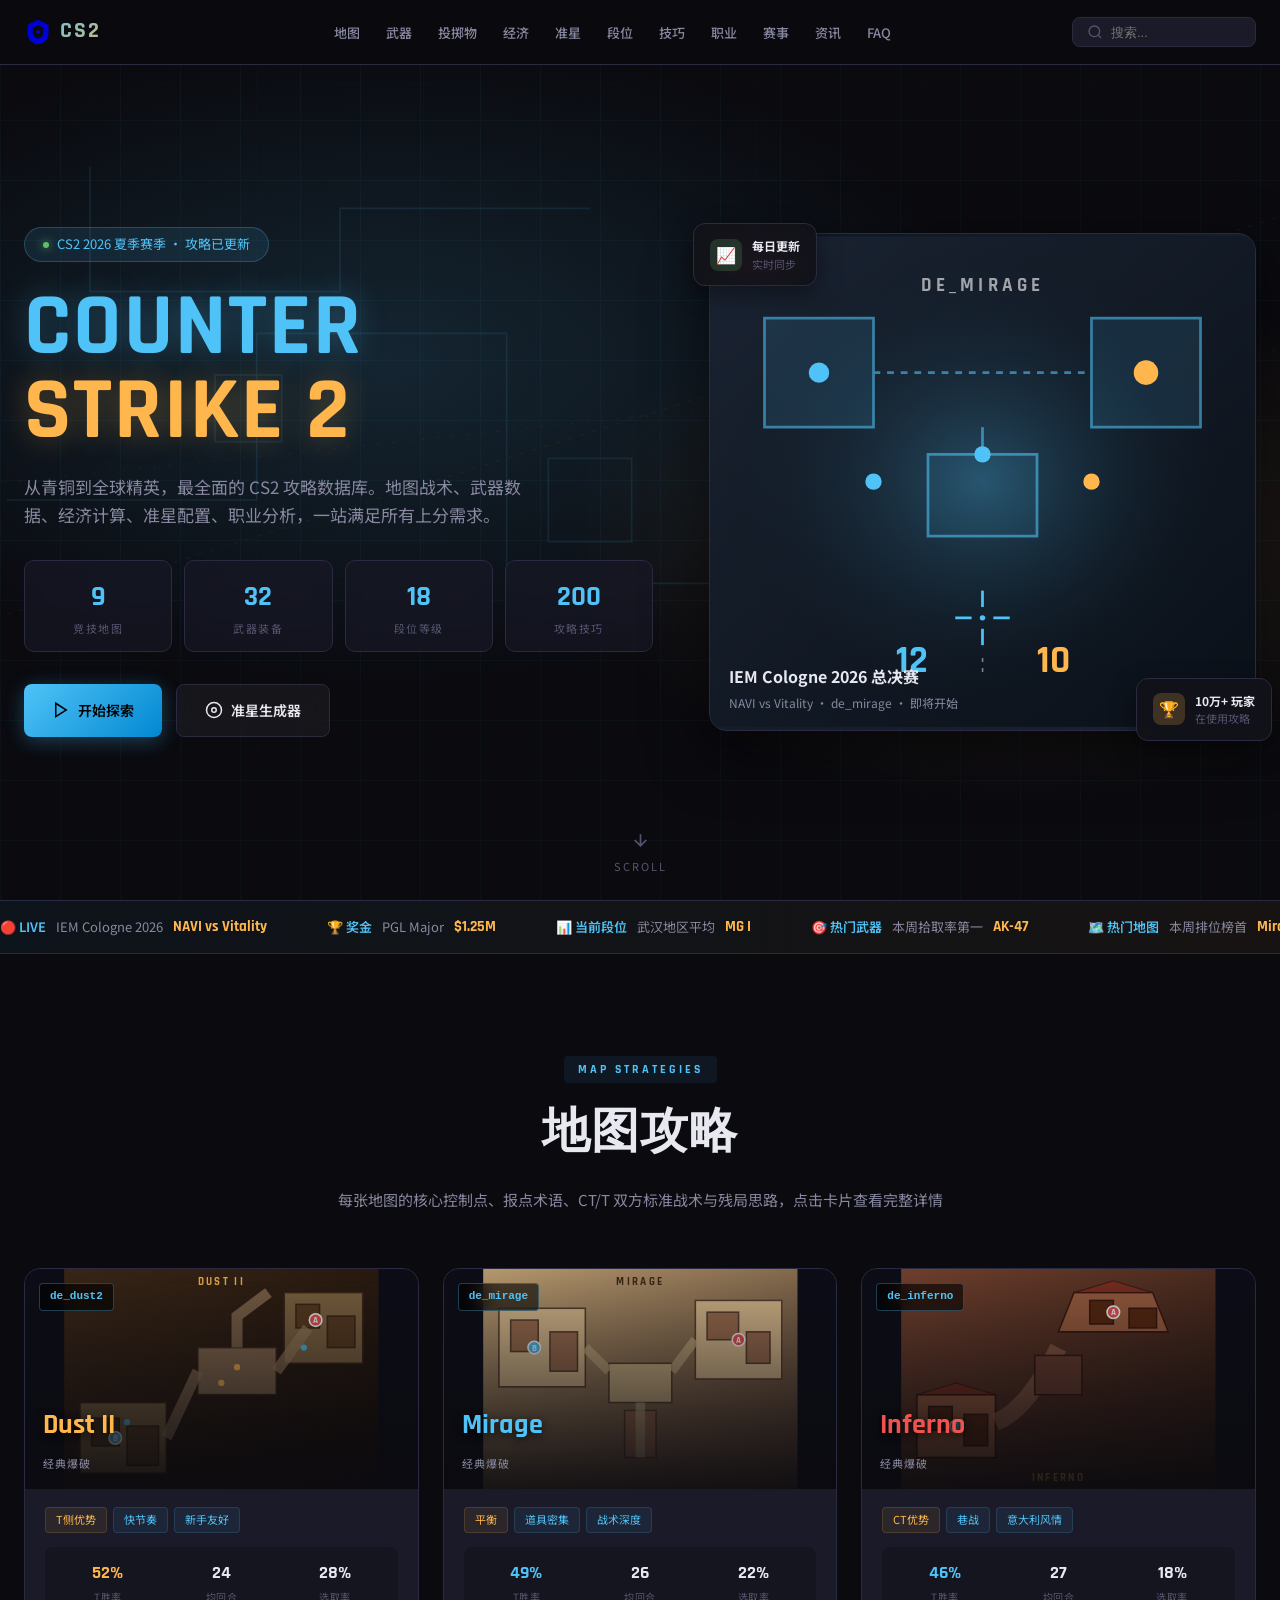
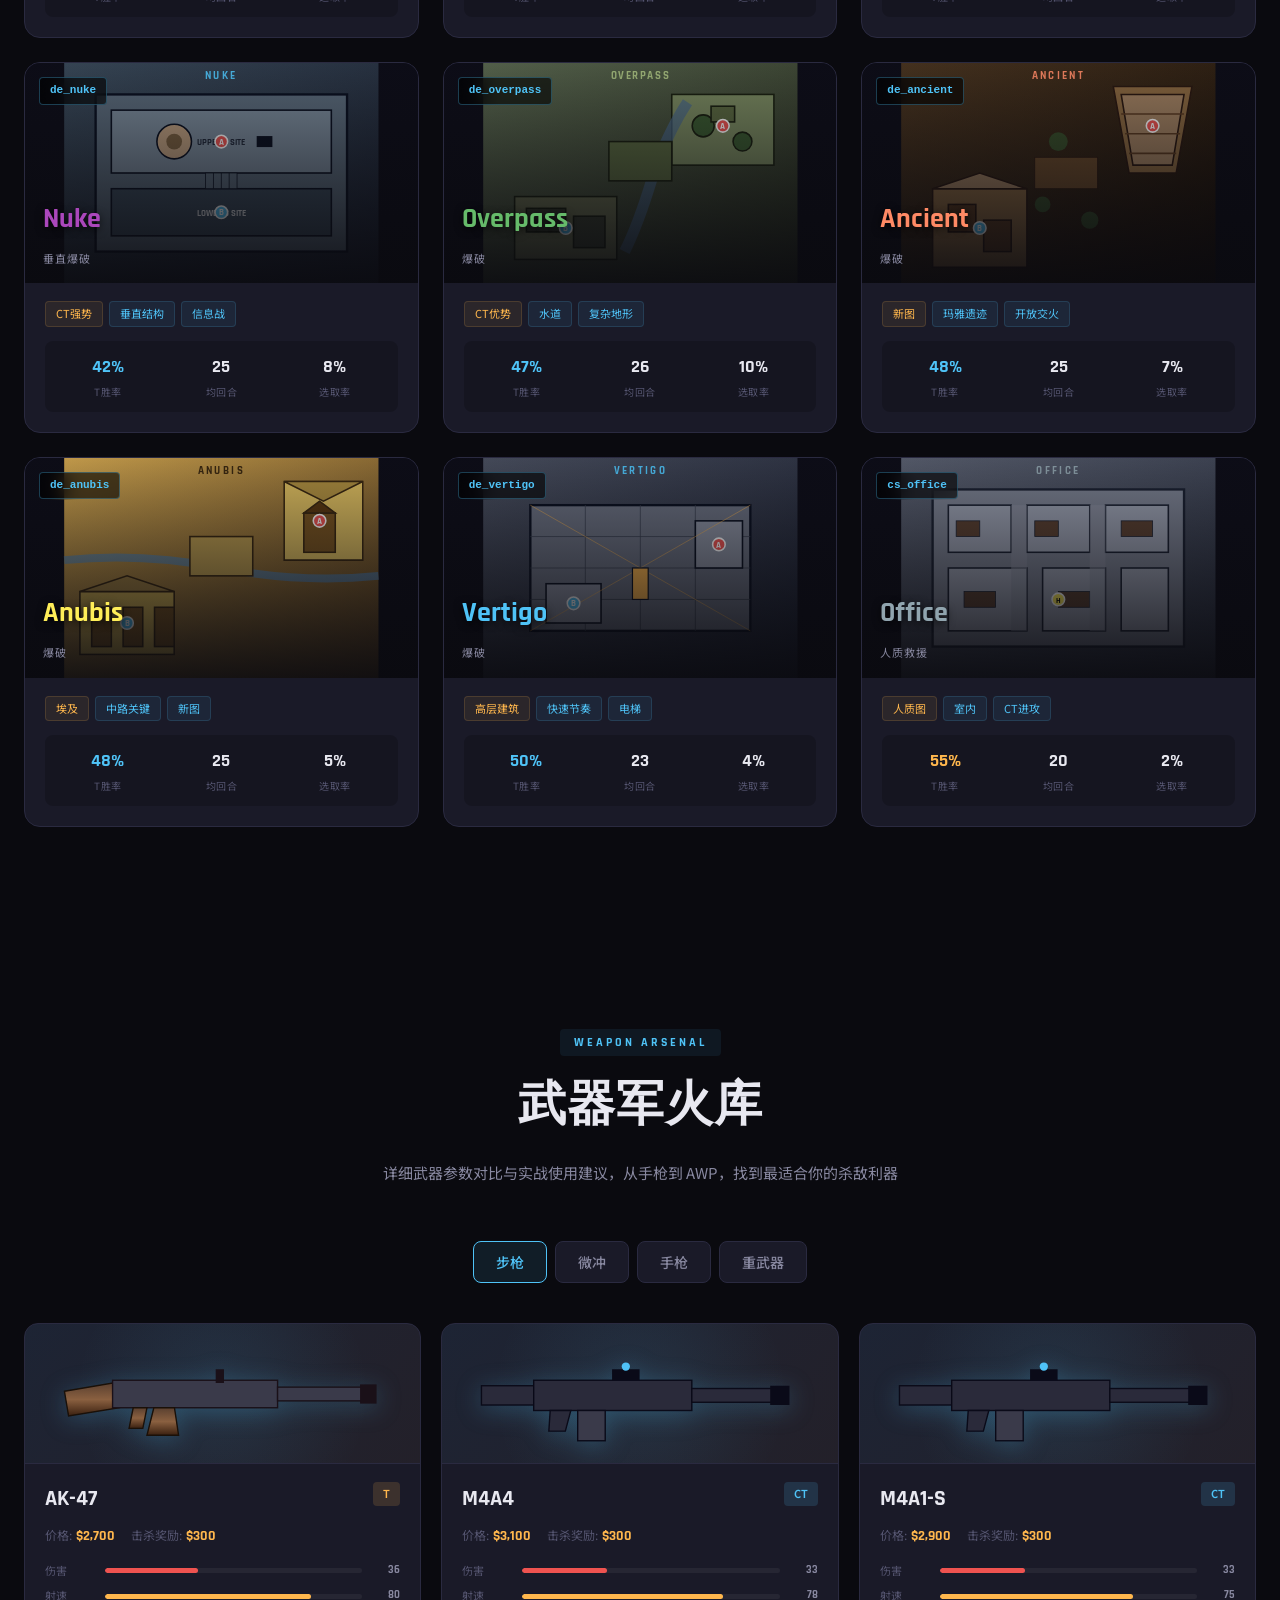
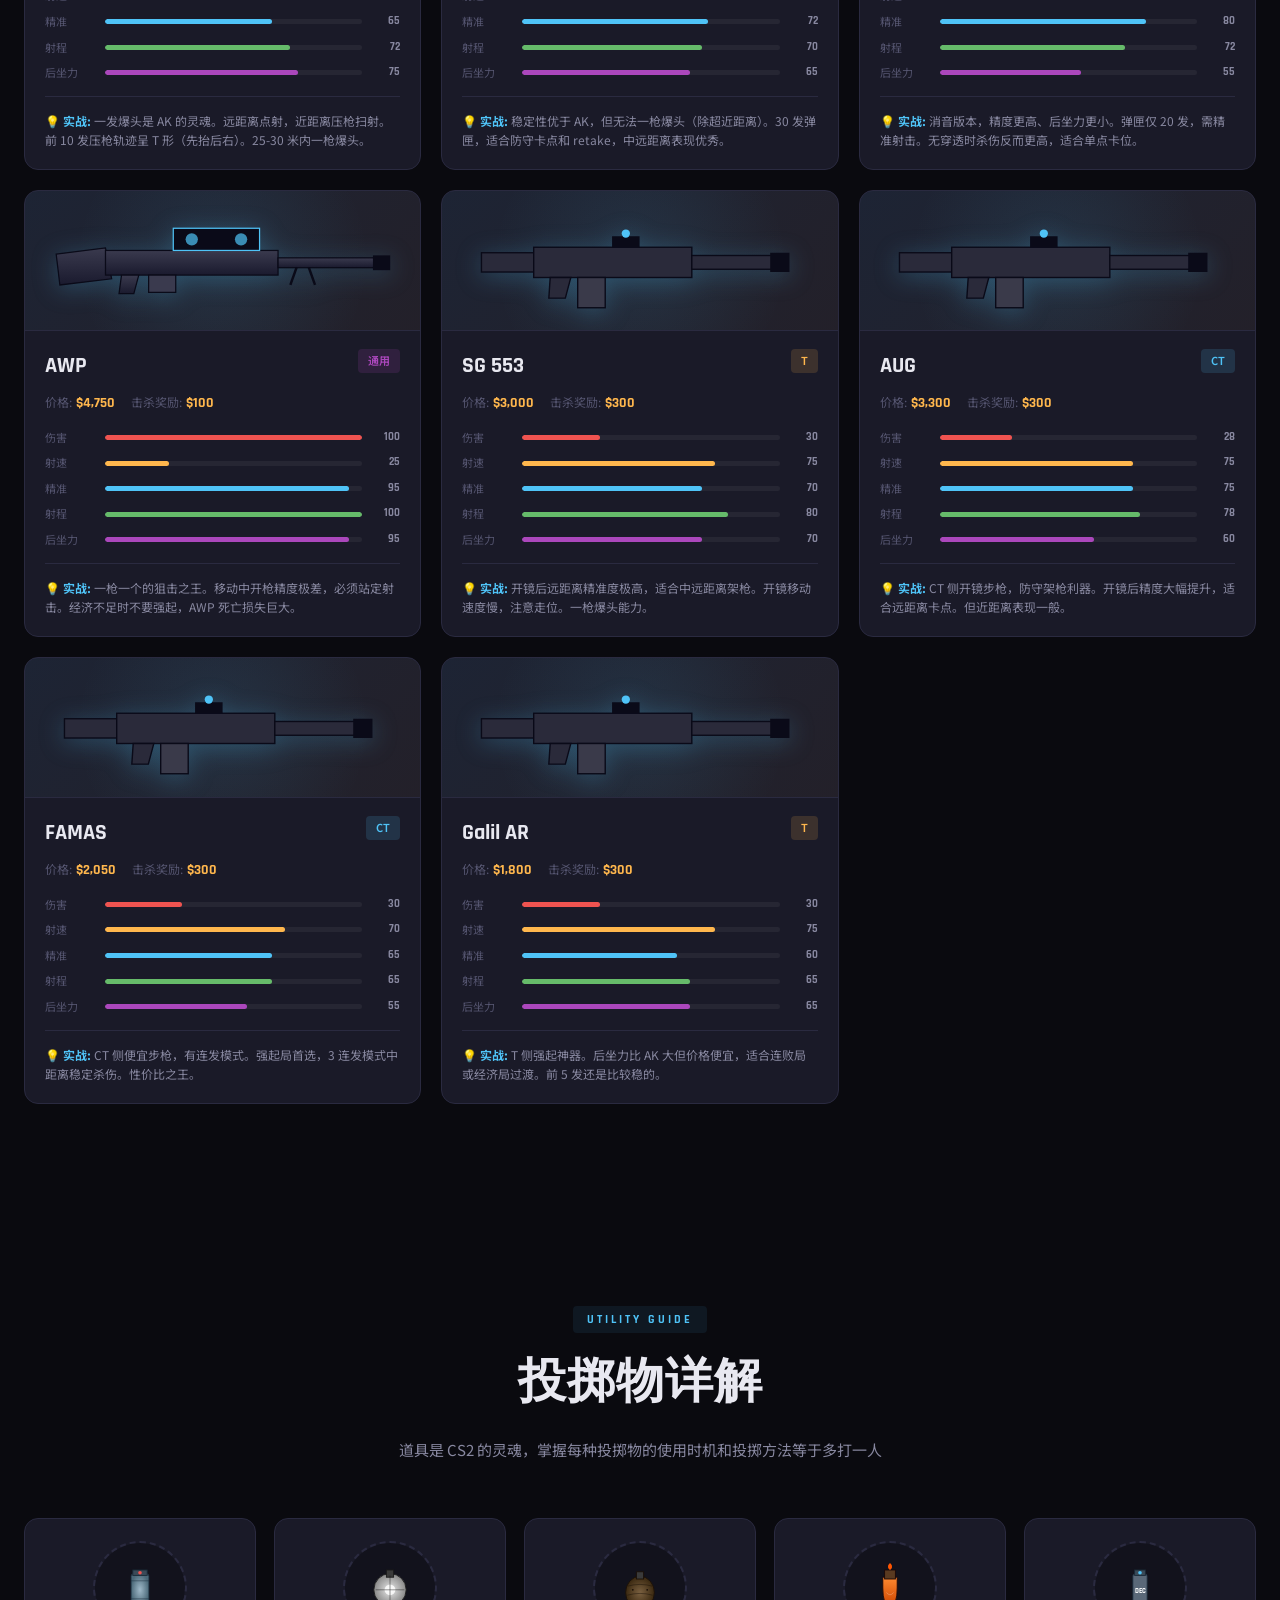
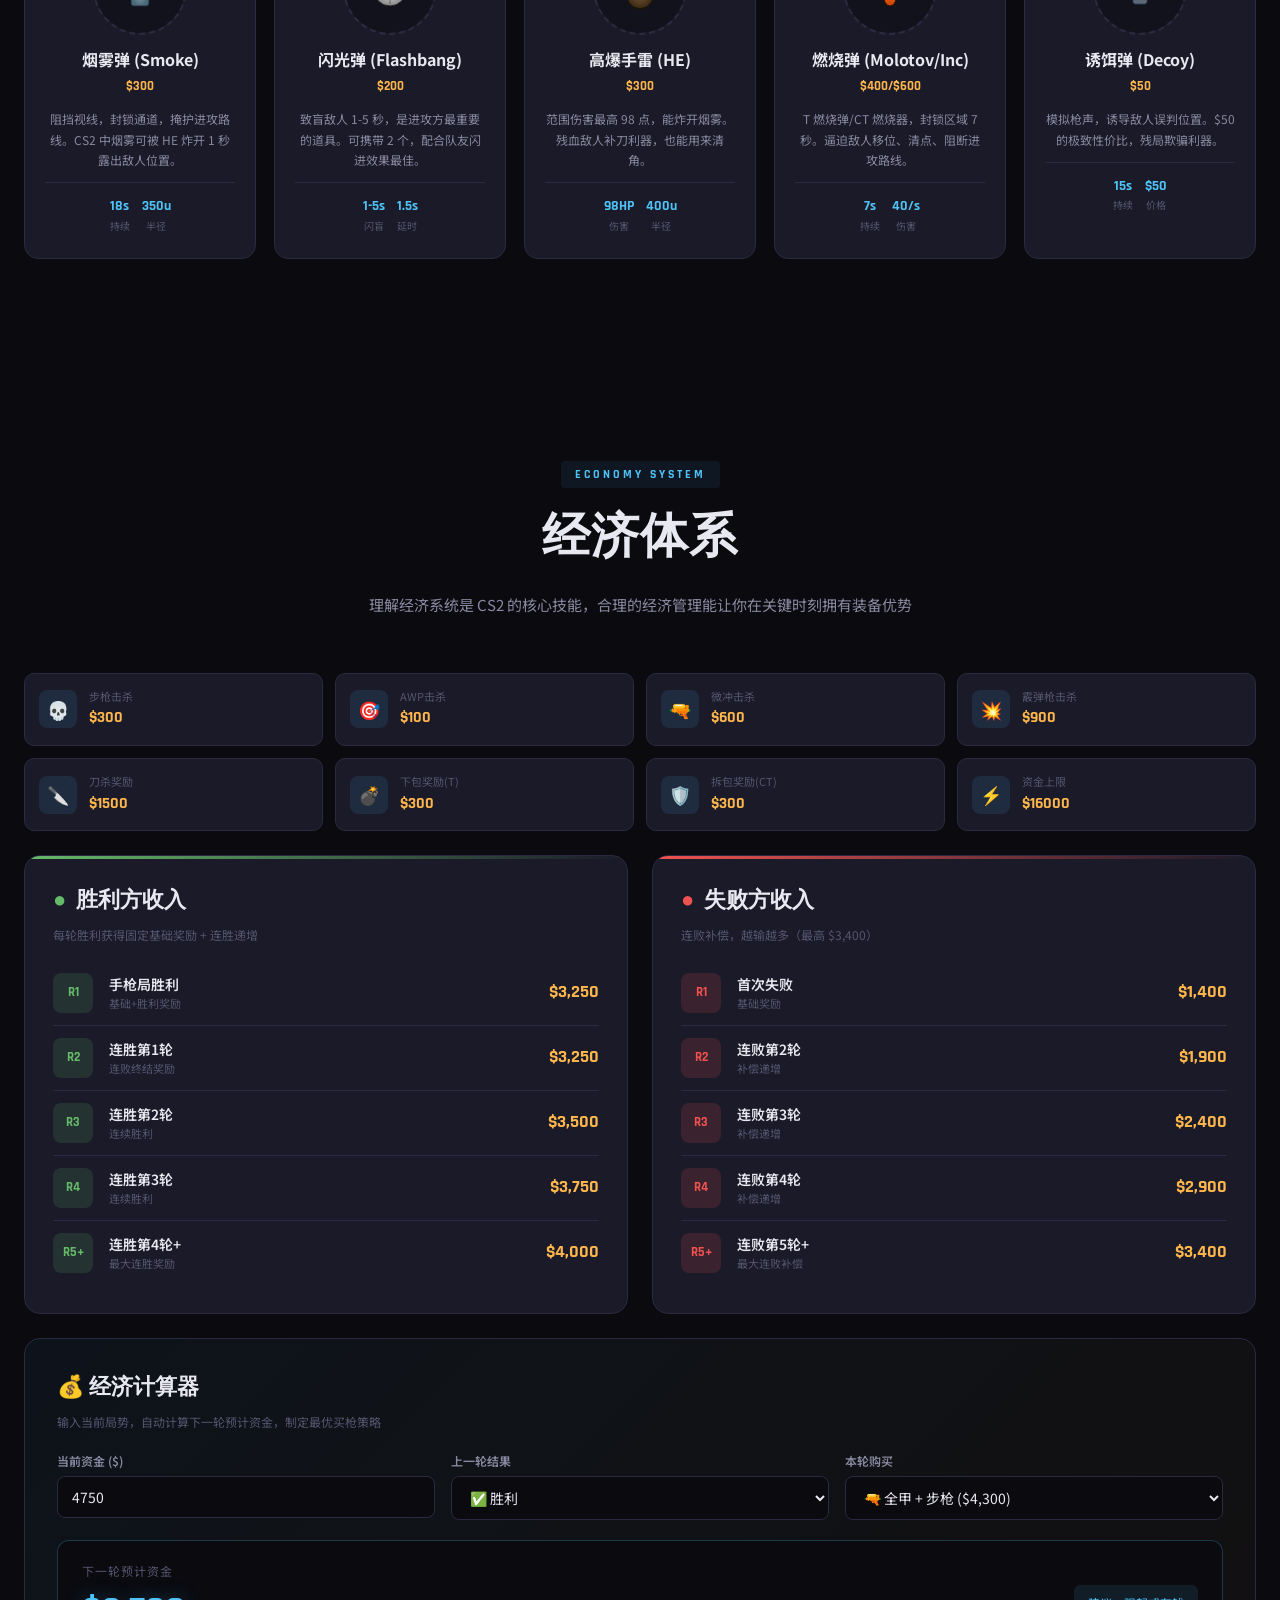
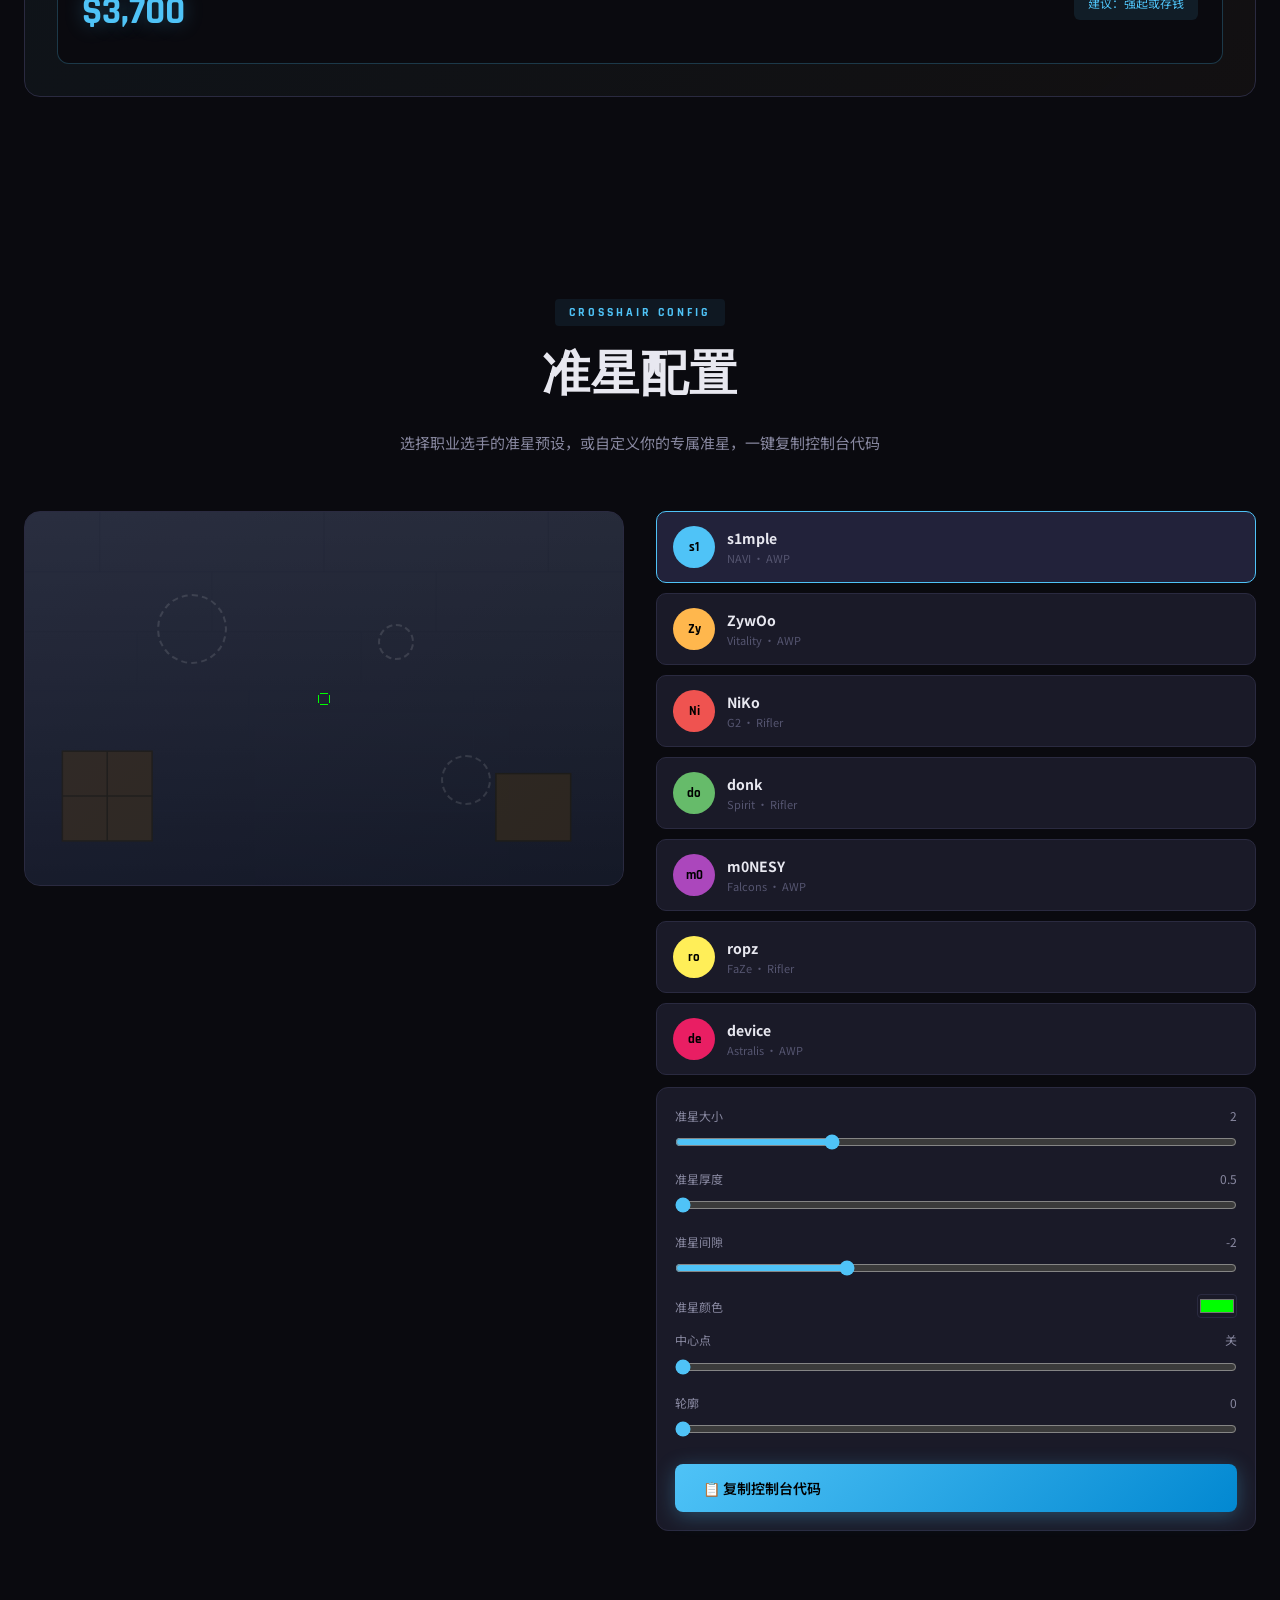
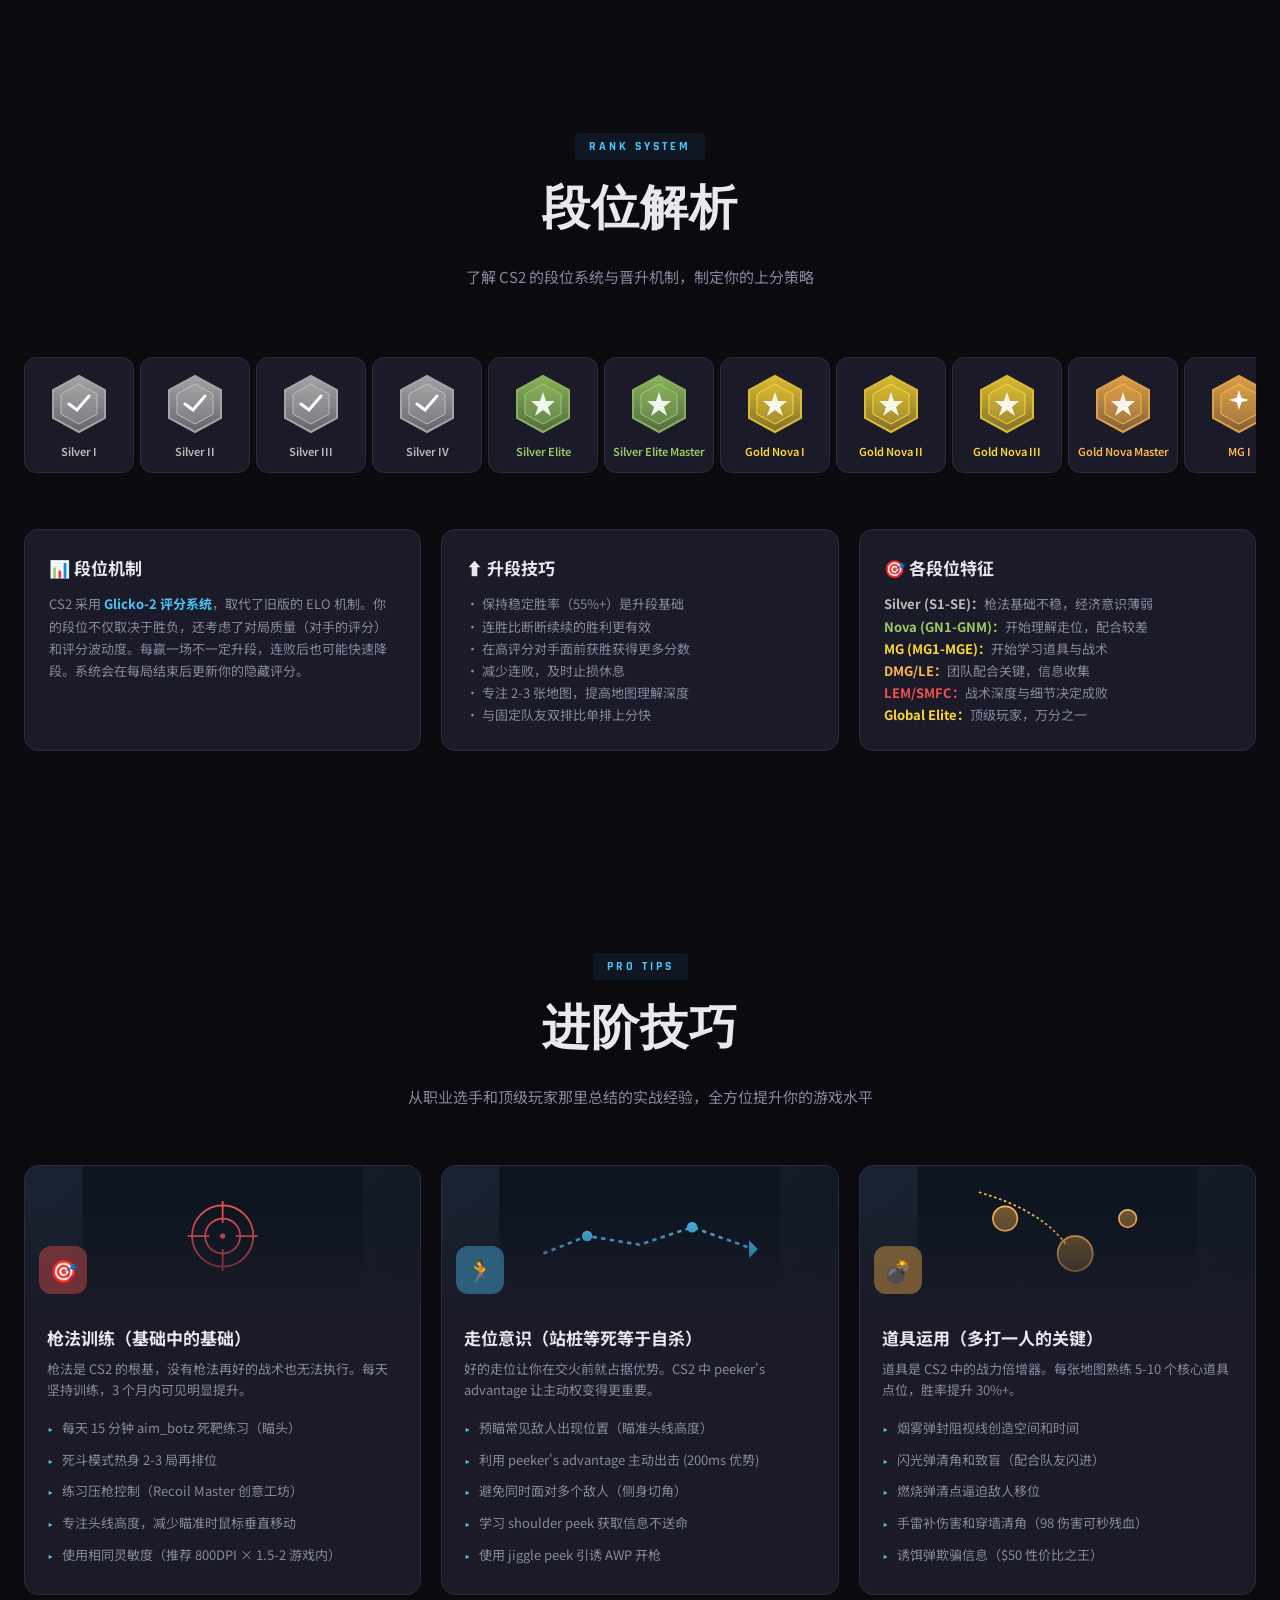
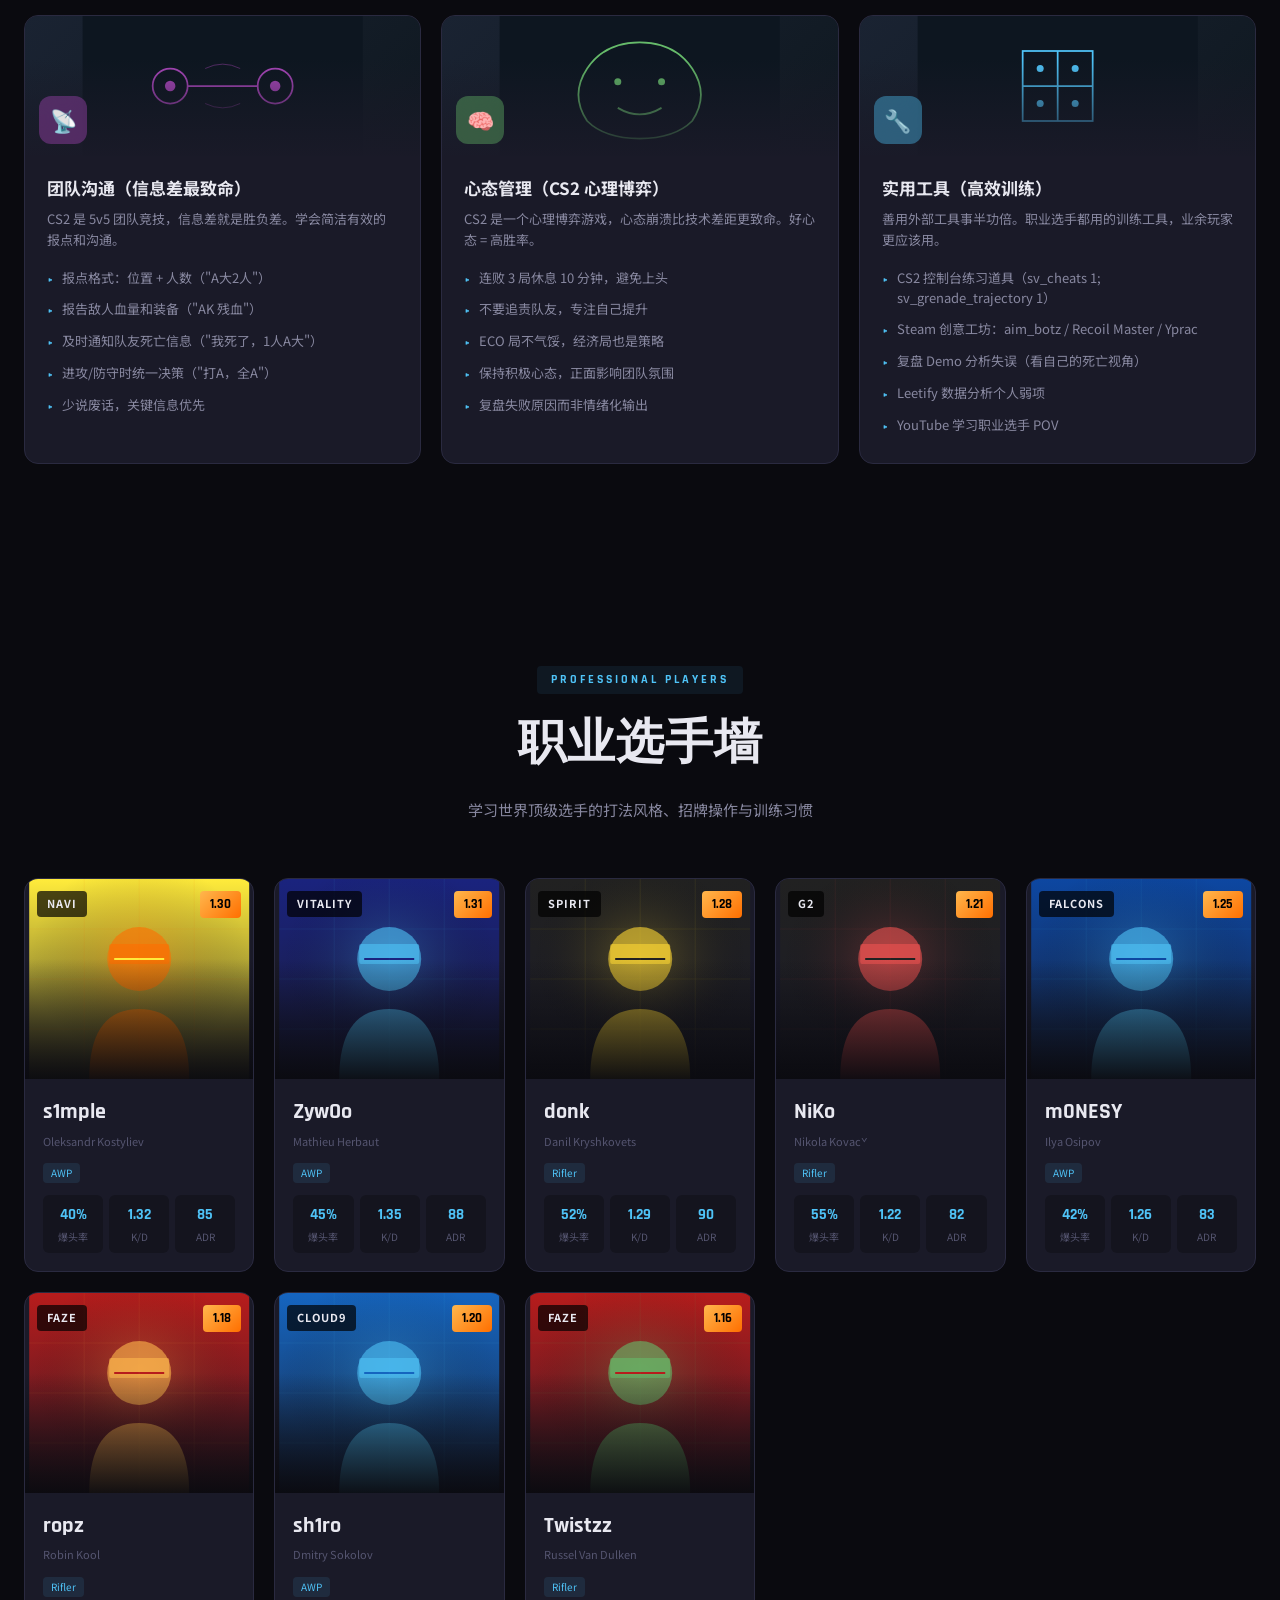
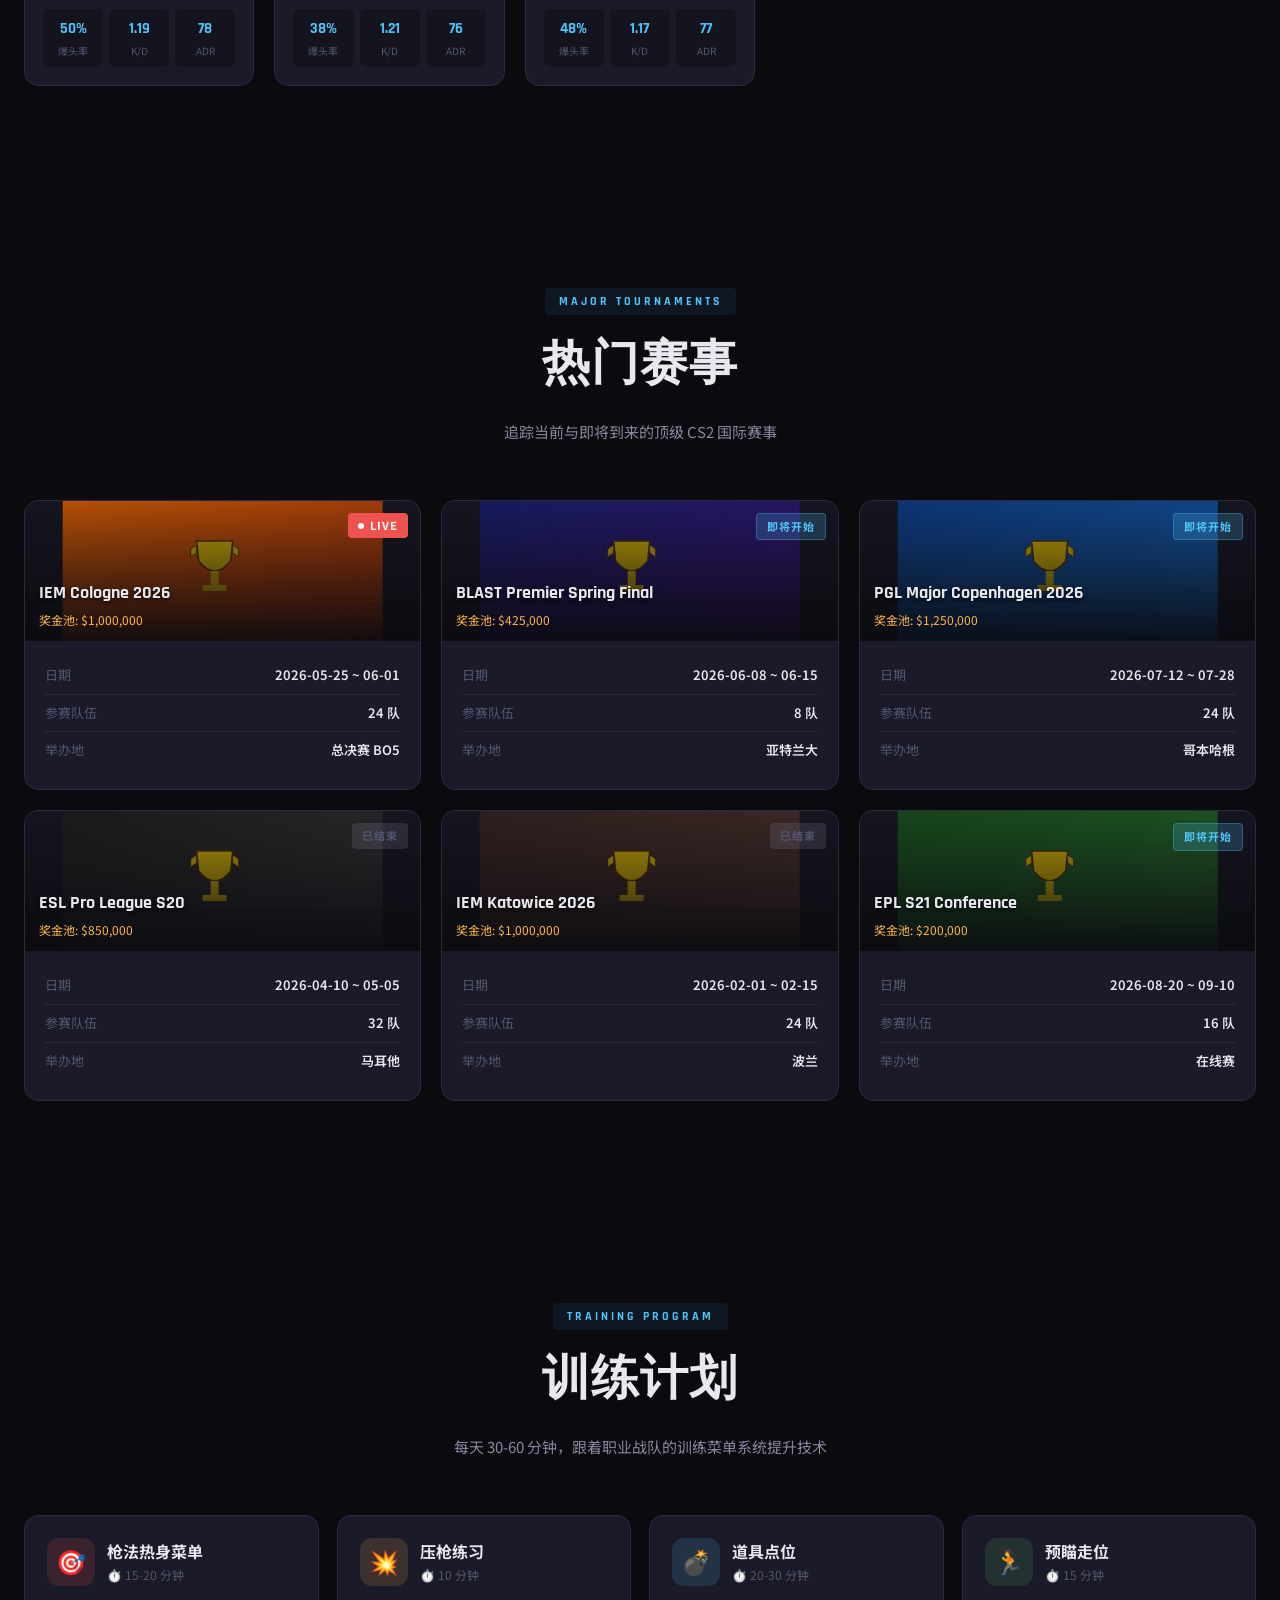
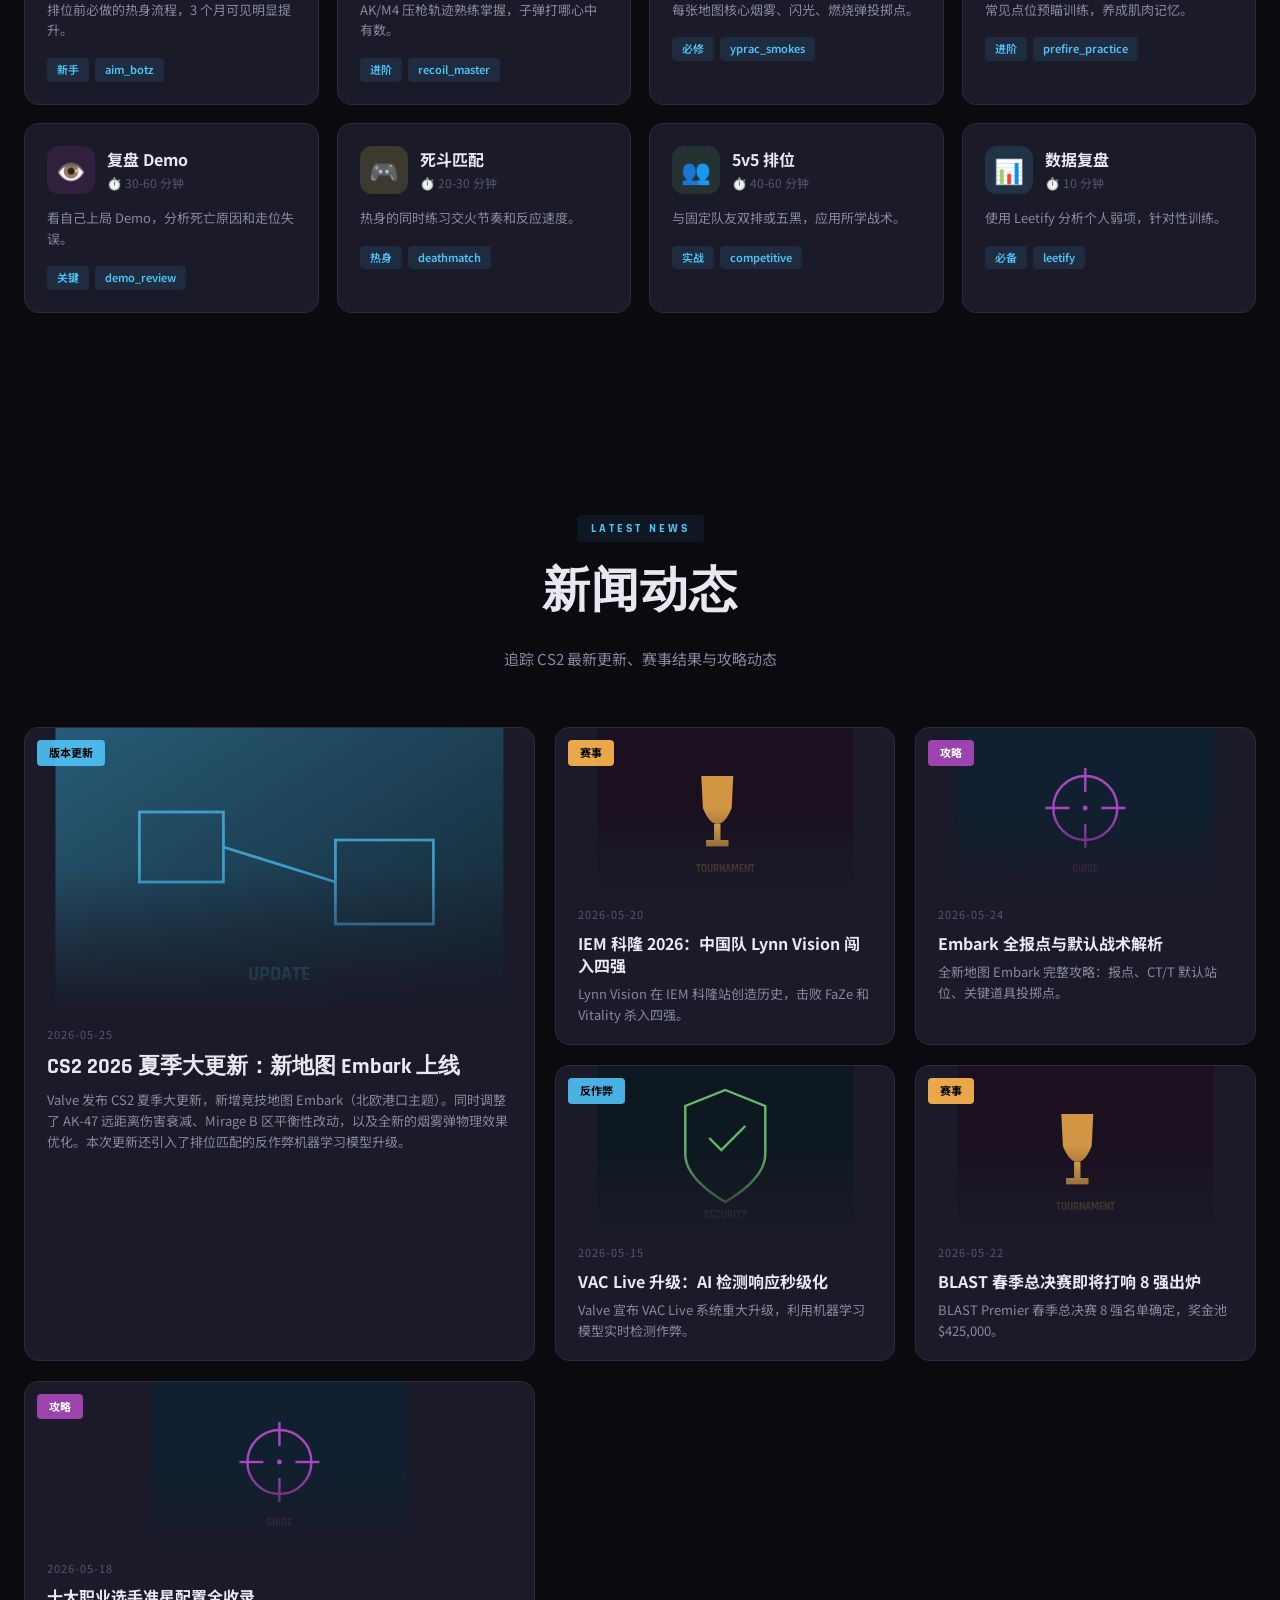
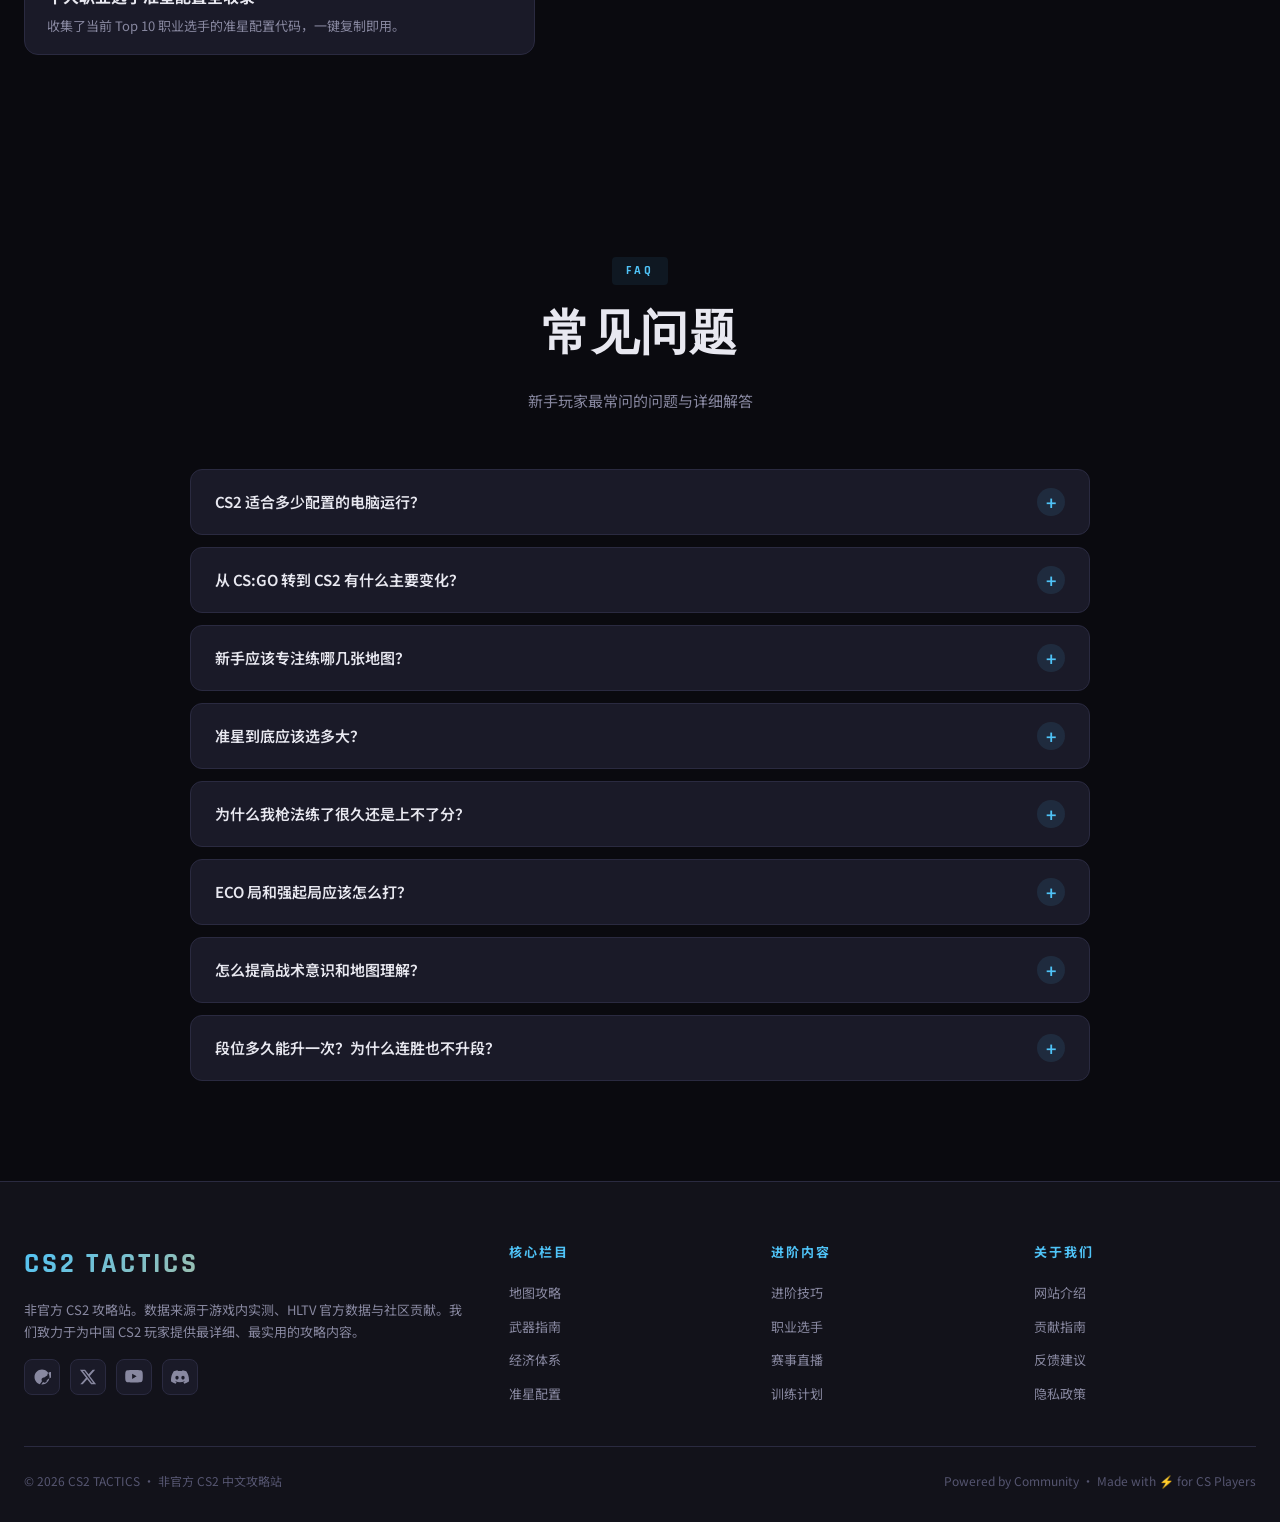
==== index.html @ 3d2e54ae "fix: 重命名 cs2-tactics.html 为 index.html 修复 Vercel 404 Vercel 静态部署默认入口为 index.html， 原文件名导致根路径 404。" ====
<!DOCTYPE html>
<html lang="zh-CN">
<head>
<meta charset="UTF-8">
<meta name="viewport" content="width=device-width, initial-scale=1.0">
<title>CS2 TACTICS — 反恐精英2 终极攻略站</title>
<link rel="stylesheet" href="styles.css">
</head>
<body>

<nav class="nav" id="nav">
  <div class="nav-inner">
    <a href="#" class="nav-logo">
      <svg viewBox="0 0 32 32" fill="none">
        <path d="M16 2L4 8v9c0 7 5 12 12 13 7-1 12-6 12-13V8L16 2z" fill="currentColor" opacity="0.9"/>
        <path d="M16 8l-6 3v5c0 4 2.5 7 6 7.5 3.5-.5 6-3.5 6-7.5v-5l-6-3z" fill="#0a0a0f"/>
        <circle cx="16" cy="16" r="2" fill="currentColor"/>
      </svg>
      CS2<span style="font-size:11px;letter-spacing:1px;opacity:.7"> TACTICS</span>
    </a>
    <ul class="nav-links">
      <li><a href="#maps">地图</a></li>
      <li><a href="#weapons">武器</a></li>
      <li><a href="#grenades">投掷物</a></li>
      <li><a href="#economy">经济</a></li>
      <li><a href="#crosshair">准星</a></li>
      <li><a href="#ranks">段位</a></li>
      <li><a href="#tips">技巧</a></li>
      <li><a href="#pros">职业</a></li>
      <li><a href="#tournaments">赛事</a></li>
      <li><a href="#news">资讯</a></li>
      <li><a href="#faq">FAQ</a></li>
    </ul>
    <div class="nav-search">
      <svg viewBox="0 0 24 24" fill="none" stroke="currentColor" stroke-width="2"><circle cx="11" cy="11" r="8"/><path d="M21 21l-4.35-4.35"/></svg>
      <input type="text" placeholder="搜索..." id="searchInput">
    </div>
    <button class="mobile-toggle" onclick="toggleMobileNav()">
      <svg width="24" height="24" viewBox="0 0 24 24" fill="none" stroke="currentColor" stroke-width="2"><path d="M3 12h18M3 6h18M3 18h18"/></svg>
    </button>
  </div>
</nav>

<section class="hero" id="hero">
  <div class="hero-bg">
    <svg viewBox="0 0 1920 1080" preserveAspectRatio="xMidYMid slice">
      <defs>
        <pattern id="dustPat" x="0" y="0" width="200" height="200" patternUnits="userSpaceOnUse">
          <path d="M0 100 L200 100 M100 0 L100 200" stroke="#4fc3f7" stroke-width="0.3" opacity="0.3"/>
        </pattern>
      </defs>
      <rect width="100%" height="100%" fill="url(#dustPat)"/>
      <g opacity="0.4" stroke="#4fc3f7" stroke-width="2" fill="none">
        <path d="M200 600 L500 600 L500 400 L800 400 L800 700 L1100 700 L1100 500 L1400 500"/>
        <path d="M300 200 L300 350 L600 350 L600 250 L900 250"/>
        <rect x="450" y="450" width="80" height="80"/>
        <rect x="850" y="550" width="100" height="100"/>
      </g>
      <g stroke="#ffb74d" stroke-width="1" opacity="0.3">
        <line x1="0" y1="800" x2="1920" y2="200" stroke-dasharray="5,10"/>
        <line x1="0" y1="600" x2="1920" y2="400" stroke-dasharray="3,15"/>
      </g>
    </svg>
  </div>
  <div class="hero-grid"></div>
  <div class="hero-particles" id="particles" style="position:absolute;inset:0;pointer-events:none"></div>
  <div class="hero-content">
    <div class="hero-left">
      <div class="hero-badge"><span class="dot"></span>CS2 2026 夏季赛季 · 攻略已更新</div>
      <h1 class="hero-title"><span class="ct">COUNTER</span><br><span class="t">STRIKE 2</span></h1>
      <p class="hero-sub">从青铜到全球精英，最全面的 CS2 攻略数据库。地图战术、武器数据、经济计算、准星配置、职业分析，一站满足所有上分需求。</p>
      <div class="hero-stats">
        <div class="hero-stat"><div class="hero-stat-num" data-count="9">0</div><div class="hero-stat-label">竞技地图</div></div>
        <div class="hero-stat"><div class="hero-stat-num" data-count="32">0</div><div class="hero-stat-label">武器装备</div></div>
        <div class="hero-stat"><div class="hero-stat-num" data-count="18">0</div><div class="hero-stat-label">段位等级</div></div>
        <div class="hero-stat"><div class="hero-stat-num" data-count="200">0</div><div class="hero-stat-label">攻略技巧</div></div>
      </div>
      <div class="hero-actions">
        <a href="#maps" class="btn btn-primary">
          <svg width="18" height="18" viewBox="0 0 24 24" fill="none" stroke="currentColor" stroke-width="2"><polygon points="5 3 19 12 5 21 5 3"/></svg>
          开始探索
        </a>
        <a href="#crosshair" class="btn btn-secondary">
          <svg width="18" height="18" viewBox="0 0 24 24" fill="none" stroke="currentColor" stroke-width="2"><circle cx="12" cy="12" r="10"/><circle cx="12" cy="12" r="3"/></svg>
          准星生成器
        </a>
      </div>
    </div>
    <div class="hero-right">
      <div class="hero-vis" id="heroVis"></div>
      <div class="hero-vis-tag">LIVE</div>
      <div class="hero-vis-info">
        <div class="hero-vis-info-title">IEM Cologne 2026 总决赛</div>
        <div class="hero-vis-info-text">NAVI vs Vitality · de_mirage · 即将开始</div>
      </div>
      <div class="hero-floating tl">
        <div class="icon" style="background:rgba(102,187,106,.2);color:var(--accent-green)">📈</div>
        <div><div style="font-weight:700">每日更新</div><div style="color:var(--text-muted);font-size:11px">实时同步</div></div>
      </div>
      <div class="hero-floating br">
        <div class="icon" style="background:rgba(255,183,77,.2);color:var(--accent-t)">🏆</div>
        <div><div style="font-weight:700">10万+ 玩家</div><div style="color:var(--text-muted);font-size:11px">在使用攻略</div></div>
      </div>
    </div>
  </div>
  <div class="hero-scroll">
    <svg width="20" height="20" viewBox="0 0 24 24" fill="none" stroke="currentColor" stroke-width="2"><path d="M12 5v14M19 12l-7 7-7-7"/></svg>
    SCROLL
  </div>
</section>

<div class="ticker"><div class="ticker-inner" id="ticker"></div></div>

<section class="section" id="maps">
  <div class="section-header fade-in">
    <div class="section-tag">MAP STRATEGIES</div>
    <h2 class="section-title">地图攻略</h2>
    <p class="section-desc">每张地图的核心控制点、报点术语、CT/T 双方标准战术与残局思路，点击卡片查看完整详情</p>
  </div>
  <div class="maps-grid" id="mapsGrid"></div>
</section>

<section class="section" id="weapons">
  <div class="section-header fade-in">
    <div class="section-tag">WEAPON ARSENAL</div>
    <h2 class="section-title">武器军火库</h2>
    <p class="section-desc">详细武器参数对比与实战使用建议，从手枪到 AWP，找到最适合你的杀敌利器</p>
  </div>
  <div class="weapon-tabs" id="weaponTabs"></div>
  <div class="weapons-grid" id="weaponsGrid"></div>
</section>

<section class="section" id="grenades">
  <div class="section-header fade-in">
    <div class="section-tag">UTILITY GUIDE</div>
    <h2 class="section-title">投掷物详解</h2>
    <p class="section-desc">道具是 CS2 的灵魂，掌握每种投掷物的使用时机和投掷方法等于多打一人</p>
  </div>
  <div class="grenades-grid" id="grenadesGrid"></div>
</section>

<section class="section" id="economy">
  <div class="section-header fade-in">
    <div class="section-tag">ECONOMY SYSTEM</div>
    <h2 class="section-title">经济体系</h2>
    <p class="section-desc">理解经济系统是 CS2 的核心技能，合理的经济管理能让你在关键时刻拥有装备优势</p>
  </div>
  <div class="econ-bonus fade-in" id="econBonus"></div>
  <div class="econ-container">
    <div class="econ-panel win fade-in">
      <div class="econ-panel-title"><span style="color:var(--accent-green)">●</span> 胜利方收入</div>
      <div class="econ-panel-sub">每轮胜利获得固定基础奖励 + 连胜递增</div>
      <div id="econWin"></div>
    </div>
    <div class="econ-panel lose fade-in">
      <div class="econ-panel-title"><span style="color:var(--accent-red)">●</span> 失败方收入</div>
      <div class="econ-panel-sub">连败补偿，越输越多（最高 $3,400）</div>
      <div id="econLose"></div>
    </div>
  </div>
  <div class="econ-calc fade-in">
    <div class="econ-calc-title">💰 经济计算器</div>
    <div class="econ-calc-sub">输入当前局势，自动计算下一轮预计资金，制定最优买枪策略</div>
    <div class="econ-calc-grid">
      <div class="econ-calc-row">
        <label class="econ-calc-label">当前资金 ($)</label>
        <input type="number" class="econ-calc-input" id="econMoney" value="4750" min="0" max="16000">
      </div>
      <div class="econ-calc-row">
        <label class="econ-calc-label">上一轮结果</label>
        <select class="econ-calc-select" id="econResult">
          <option value="win">✅ 胜利</option>
          <option value="lose1">❌ 失败 (第1轮)</option>
          <option value="lose2">❌ 连败 (第2轮)</option>
          <option value="lose3">❌ 连败 (第3轮)</option>
          <option value="lose4">❌ 连败 (第4轮+)</option>
        </select>
      </div>
      <div class="econ-calc-row">
        <label class="econ-calc-label">本轮购买</label>
        <select class="econ-calc-select" id="econBuy">
          <option value="full">🔫 全甲 + 步枪 ($4,300)</option>
          <option value="fullawp">🎯 全甲 + AWP ($6,200)</option>
          <option value="eco">💰 ECO 局 ($300)</option>
          <option value="force">⚡ 强起 (甲+微冲) ($2,200)</option>
          <option value="none">🚫 不购买</option>
        </select>
      </div>
    </div>
    <div class="econ-calc-result">
      <div>
        <div class="econ-calc-result-label">下一轮预计资金</div>
        <div class="econ-calc-result-val" id="econResultVal">$4,750</div>
      </div>
      <div class="econ-calc-strategy" id="econStrategy">建议：可以全装备购买</div>
    </div>
  </div>
</section>

<section class="section" id="crosshair">
  <div class="section-header fade-in">
    <div class="section-tag">CROSSHAIR CONFIG</div>
    <h2 class="section-title">准星配置</h2>
    <p class="section-desc">选择职业选手的准星预设，或自定义你的专属准星，一键复制控制台代码</p>
  </div>
  <div class="crosshair-section">
    <div class="crosshair-preview fade-in">
      <svg class="crosshair-bg-svg" viewBox="0 0 800 500" preserveAspectRatio="xMidYMid slice">
        <defs><linearGradient id="wallG" x1="0%" y1="0%" x2="0%" y2="100%"><stop offset="0%" stop-color="#3a3a4e"/><stop offset="100%" stop-color="#1a1a2e"/></linearGradient></defs>
        <rect width="800" height="500" fill="url(#wallG)"/>
        <g stroke="#2a2a40" stroke-width="1" opacity="0.6">
          <path d="M0 80 L800 80 M0 160 L800 160 M0 240 L800 240 M0 320 L800 320 M0 400 L800 400"/>
          <path d="M100 0 L100 80 M250 80 L250 160 M400 0 L400 80 M550 80 L550 160 M700 0 L700 80"/>
          <path d="M150 160 L150 240 M300 240 L300 320 M450 160 L450 240 M600 240 L600 320"/>
        </g>
        <g fill="#4a3520" stroke="#2a1f10" stroke-width="2">
          <rect x="50" y="320" width="120" height="120"/>
          <line x1="50" y1="380" x2="170" y2="380"/>
          <line x1="110" y1="320" x2="110" y2="440"/>
          <rect x="630" y="350" width="100" height="90"/>
        </g>
      </svg>
      <div class="crosshair-target t1"></div>
      <div class="crosshair-target t2"></div>
      <div class="crosshair-target t3"></div>
      <div class="crosshair-dot" id="crosshairDisplay"></div>
    </div>
    <div>
      <div class="crosshair-config" id="crosshairPresets"></div>
      <div class="crosshair-controls fade-in">
        <div class="crosshair-control"><label><span>准星大小</span><span id="sizeVal">2</span></label><input type="range" min="0.5" max="6" step="0.5" value="2" id="chSize" oninput="updateCrosshair()"></div>
        <div class="crosshair-control"><label><span>准星厚度</span><span id="thickVal">1</span></label><input type="range" min="0.5" max="4" step="0.5" value="1" id="chThick" oninput="updateCrosshair()"></div>
        <div class="crosshair-control"><label><span>准星间隙</span><span id="gapVal">0</span></label><input type="range" min="-5" max="5" step="0.5" value="0" id="chGap" oninput="updateCrosshair()"></div>
        <div class="crosshair-control"><label><span>准星颜色</span><input type="color" value="#00ff00" id="chColor" oninput="updateCrosshair()"></label></div>
        <div class="crosshair-control"><label><span>中心点</span><span id="dotVal">关</span></label><input type="range" min="0" max="1" step="1" value="0" id="chDot" oninput="updateCrosshair()"></div>
        <div class="crosshair-control"><label><span>轮廓</span><span id="outlineVal">0</span></label><input type="range" min="0" max="2" step="0.5" value="0" id="chOutline" oninput="updateCrosshair()"></div>
        <button class="btn btn-primary" style="width:100%;margin-top:8px" onclick="copyCrosshairCode()">📋 复制控制台代码</button>
      </div>
    </div>
  </div>
</section>

<section class="section" id="ranks">
  <div class="section-header fade-in">
    <div class="section-tag">RANK SYSTEM</div>
    <h2 class="section-title">段位解析</h2>
    <p class="section-desc">了解 CS2 的段位系统与晋升机制，制定你的上分策略</p>
  </div>
  <div class="ranks-track fade-in" id="ranksTrack"></div>
  <div class="ranks-info fade-in">
    <div class="rank-info-card">
      <div class="rank-info-title">📊 段位机制</div>
      <div class="rank-info-text">CS2 采用 <strong style="color:var(--accent-ct)">Glicko-2 评分系统</strong>，取代了旧版的 ELO 机制。你的段位不仅取决于胜负，还考虑了对局质量（对手的评分）和评分波动度。每赢一场不一定升段，连败后也可能快速降段。系统会在每局结束后更新你的隐藏评分。</div>
    </div>
    <div class="rank-info-card">
      <div class="rank-info-title">⬆️ 升段技巧</div>
      <div class="rank-info-text">• 保持稳定胜率（55%+）是升段基础<br>• 连胜比断断续续的胜利更有效<br>• 在高评分对手面前获胜获得更多分数<br>• 减少连败，及时止损休息<br>• 专注 2-3 张地图，提高地图理解深度<br>• 与固定队友双排比单排上分快</div>
    </div>
    <div class="rank-info-card">
      <div class="rank-info-title">🎯 各段位特征</div>
      <div class="rank-info-text">
        <strong style="color:#bdbdbd">Silver (S1-SE)：</strong>枪法基础不稳，经济意识薄弱<br>
        <strong style="color:#9ccc65">Nova (GN1-GNM)：</strong>开始理解走位，配合较差<br>
        <strong style="color:#fdd835">MG (MG1-MGE)：</strong>开始学习道具与战术<br>
        <strong style="color:#ffb74d">DMG/LE：</strong>团队配合关键，信息收集<br>
        <strong style="color:#ef5350">LEM/SMFC：</strong>战术深度与细节决定成败<br>
        <strong style="color:#fdd835">Global Elite：</strong>顶级玩家，万分之一
      </div>
    </div>
  </div>
</section>

<section class="section" id="tips">
  <div class="section-header fade-in">
    <div class="section-tag">PRO TIPS</div>
    <h2 class="section-title">进阶技巧</h2>
    <p class="section-desc">从职业选手和顶级玩家那里总结的实战经验，全方位提升你的游戏水平</p>
  </div>
  <div class="tips-grid" id="tipsGrid"></div>
</section>

<section class="section" id="pros">
  <div class="section-header fade-in">
    <div class="section-tag">PROFESSIONAL PLAYERS</div>
    <h2 class="section-title">职业选手墙</h2>
    <p class="section-desc">学习世界顶级选手的打法风格、招牌操作与训练习惯</p>
  </div>
  <div class="pros-grid" id="prosGrid"></div>
</section>

<section class="section" id="tournaments">
  <div class="section-header fade-in">
    <div class="section-tag">MAJOR TOURNAMENTS</div>
    <h2 class="section-title">热门赛事</h2>
    <p class="section-desc">追踪当前与即将到来的顶级 CS2 国际赛事</p>
  </div>
  <div class="tour-list" id="tourList"></div>
</section>

<section class="section" id="training">
  <div class="section-header fade-in">
    <div class="section-tag">TRAINING PROGRAM</div>
    <h2 class="section-title">训练计划</h2>
    <p class="section-desc">每天 30-60 分钟，跟着职业战队的训练菜单系统提升技术</p>
  </div>
  <div class="training-grid" id="trainingGrid"></div>
</section>

<section class="section" id="news">
  <div class="section-header fade-in">
    <div class="section-tag">LATEST NEWS</div>
    <h2 class="section-title">新闻动态</h2>
    <p class="section-desc">追踪 CS2 最新更新、赛事结果与攻略动态</p>
  </div>
  <div class="news-grid" id="newsGrid"></div>
</section>

<section class="section" id="faq">
  <div class="section-header fade-in">
    <div class="section-tag">FAQ</div>
    <h2 class="section-title">常见问题</h2>
    <p class="section-desc">新手玩家最常问的问题与详细解答</p>
  </div>
  <div class="faq-list fade-in" id="faqList"></div>
</section>

<footer class="footer">
  <div class="footer-inner">
    <div class="footer-grid">
      <div class="footer-col">
        <div class="footer-logo">CS2 TACTICS</div>
        <div class="footer-text">非官方 CS2 攻略站。数据来源于游戏内实测、HLTV 官方数据与社区贡献。我们致力于为中国 CS2 玩家提供最详细、最实用的攻略内容。</div>
        <div class="footer-social">
          <a href="#" title="Steam"><svg width="18" height="18" viewBox="0 0 24 24" fill="currentColor"><path d="M12 2C6.5 2 2 6.5 2 12c0 4.5 3 8.3 7.1 9.6l3-4.3c-.5-.5-.7-1.1-.7-1.8 0-1.7 1.3-3 3-3 .2 0 .4 0 .6.1l4.3-3.1c0-.1-.1-.2-.1-.3 0-2.2 1.8-4 4-4s4 1.8 4 4-1.8 4-4 4c-.2 0-.4 0-.6-.1l-4.3 3.1c.1.1.1.2.1.3 0 1.7-1.3 3-3 3-.7 0-1.4-.3-1.9-.8l-2.4 3.4C8.3 21.7 10.1 22 12 22c5.5 0 10-4.5 10-10S17.5 2 12 2z"/></svg></a>
          <a href="#" title="Twitter"><svg width="18" height="18" viewBox="0 0 24 24" fill="currentColor"><path d="M18.244 2.25h3.308l-7.227 8.26 8.502 11.24H16.17l-5.214-6.817L4.99 21.75H1.68l7.73-8.835L1.254 2.25H8.08l4.713 6.231zm-1.161 17.52h1.833L7.084 4.126H5.117z"/></svg></a>
          <a href="#" title="YouTube"><svg width="18" height="18" viewBox="0 0 24 24" fill="currentColor"><path d="M23.5 6.2s-.2-1.6-.9-2.3c-.9-1-1.9-1-2.4-1C16.6 2.6 12 2.6 12 2.6s-4.6 0-8.2.3c-.5.1-1.5.1-2.4 1-.7.7-.9 2.3-.9 2.3S.3 8.1.3 10v1.9c0 1.9.2 3.8.2 3.8s.2 1.6.9 2.3c.9 1 2.1.9 2.6 1 1.9.2 8 .3 8 .3s4.6 0 8.2-.3c.5-.1 1.5-.1 2.4-1 .7-.7.9-2.3.9-2.3s.2-1.9.2-3.8V10c0-1.9-.2-3.8-.2-3.8zM9.5 14.6V7.5l6 3.6-6 3.5z"/></svg></a>
          <a href="#" title="Discord"><svg width="18" height="18" viewBox="0 0 24 24" fill="currentColor"><path d="M20.317 4.37a19.79 19.79 0 0 0-4.885-1.515.074.074 0 0 0-.079.037c-.21.375-.444.864-.608 1.25a18.27 18.27 0 0 0-5.487 0 12.64 12.64 0 0 0-.617-1.25.077.077 0 0 0-.079-.037A19.736 19.736 0 0 0 3.677 4.37a.07.07 0 0 0-.032.027C.533 9.046-.32 13.58.099 18.057a.082.082 0 0 0 .031.057 19.9 19.9 0 0 0 5.993 3.03.078.078 0 0 0 .084-.028 14.09 14.09 0 0 0 1.226-1.994.076.076 0 0 0-.041-.106 13.107 13.107 0 0 1-1.872-.892.077.077 0 0 1-.008-.128 10.2 10.2 0 0 0 .372-.292.074.074 0 0 1 .077-.01c3.928 1.793 8.18 1.793 12.062 0a.074.074 0 0 1 .078.01c.12.098.246.198.373.292a.077.077 0 0 1-.006.127 12.299 12.299 0 0 1-1.873.892.077.077 0 0 0-.041.107c.36.698.772 1.362 1.225 1.993a.076.076 0 0 0 .084.028 19.839 19.839 0 0 0 6.002-3.03.077.077 0 0 0 .032-.054c.5-5.177-.838-9.674-3.549-13.66a.061.061 0 0 0-.031-.03zM8.02 15.33c-1.183 0-2.157-1.085-2.157-2.419 0-1.333.956-2.419 2.157-2.419 1.21 0 2.176 1.096 2.157 2.42 0 1.333-.956 2.418-2.157 2.418zm7.975 0c-1.183 0-2.157-1.085-2.157-2.419 0-1.333.955-2.419 2.157-2.419 1.21 0 2.176 1.096 2.157 2.42 0 1.333-.946 2.418-2.157 2.418z"/></svg></a>
        </div>
      </div>
      <div class="footer-col">
        <h4>核心栏目</h4>
        <ul>
          <li><a href="#maps">地图攻略</a></li>
          <li><a href="#weapons">武器指南</a></li>
          <li><a href="#economy">经济体系</a></li>
          <li><a href="#crosshair">准星配置</a></li>
        </ul>
      </div>
      <div class="footer-col">
        <h4>进阶内容</h4>
        <ul>
          <li><a href="#tips">进阶技巧</a></li>
          <li><a href="#pros">职业选手</a></li>
          <li><a href="#tournaments">赛事直播</a></li>
          <li><a href="#training">训练计划</a></li>
        </ul>
      </div>
      <div class="footer-col">
        <h4>关于我们</h4>
        <ul>
          <li><a href="#">网站介绍</a></li>
          <li><a href="#">贡献指南</a></li>
          <li><a href="#">反馈建议</a></li>
          <li><a href="#">隐私政策</a></li>
        </ul>
      </div>
    </div>
    <div class="footer-bottom">
      <div>© 2026 CS2 TACTICS · 非官方 CS2 中文攻略站</div>
      <div>Powered by Community · Made with ⚡ for CS Players</div>
    </div>
  </div>
</footer>

<button class="back-top" id="backTop" onclick="window.scrollTo({top:0,behavior:'smooth'})">
  <svg width="20" height="20" viewBox="0 0 24 24" fill="none" stroke="currentColor" stroke-width="2"><path d="M12 19V5M5 12l7-7 7 7"/></svg>
</button>

<div class="modal-overlay" id="modalOverlay" onclick="closeModal(event)">
  <div class="modal">
    <button class="modal-close" onclick="closeModal({target:document.getElementById('modalOverlay')})">×</button>
    <div id="modalContent"></div>
  </div>
</div>

<div class="toast" id="toast"></div>

<script src="svg-assets.js"></script>
<script src="data.js"></script>
<script src="app.js"></script>
</body>
</html>
---- styles.css ----
@import url('https://fonts.googleapis.com/css2?family=Rajdhani:wght@400;500;600;700;800&family=Noto+Sans+SC:wght@300;400;500;700;900&display=swap');

:root {
  --bg-primary: #0a0a0f; --bg-secondary: #12121a; --bg-card: #1a1a28; --bg-card-hover: #22223a;
  --accent-ct: #4fc3f7; --accent-t: #ffb74d; --accent-red: #ef5350; --accent-green: #66bb6a;
  --accent-purple: #ab47bc; --accent-yellow: #ffee58;
  --text-primary: #e8e8f0; --text-secondary: #8888a0; --text-muted: #555570;
  --border: #2a2a40; --glow-ct: rgba(79, 195, 247, 0.3); --glow-t: rgba(255, 183, 77, 0.3);
}
* { margin: 0; padding: 0; box-sizing: border-box; }
html { scroll-behavior: smooth; }
body { font-family: 'Noto Sans SC', 'Rajdhani', sans-serif; background: var(--bg-primary); color: var(--text-primary); line-height: 1.6; overflow-x: hidden; }
img, svg { max-width: 100%; display: block; }
::-webkit-scrollbar { width: 6px; height: 6px; }
::-webkit-scrollbar-track { background: var(--bg-primary); }
::-webkit-scrollbar-thumb { background: var(--accent-ct); border-radius: 3px; }

/* NAV */
.nav { position: fixed; top: 0; left: 0; right: 0; z-index: 1000; background: rgba(10,10,15,0.92); backdrop-filter: blur(20px); border-bottom: 1px solid var(--border); transition: all .3s; }
.nav.scrolled { box-shadow: 0 4px 30px rgba(0,0,0,.5); }
.nav-inner { max-width: 1400px; margin: 0 auto; display: flex; align-items: center; justify-content: space-between; padding: 0 24px; height: 64px; }
.nav-logo { font-family: 'Rajdhani'; font-size: 22px; font-weight: 800; letter-spacing: 2px; background: linear-gradient(135deg, var(--accent-ct), var(--accent-t)); -webkit-background-clip: text; -webkit-text-fill-color: transparent; text-decoration: none; display: flex; align-items: center; gap: 8px; }
.nav-logo svg { width: 28px; height: 28px; }
.nav-links { display: flex; gap: 2px; list-style: none; }
.nav-links a { color: var(--text-secondary); text-decoration: none; font-size: 13px; padding: 8px 12px; border-radius: 6px; transition: all .3s; font-weight: 500; }
.nav-links a:hover { color: var(--accent-ct); background: rgba(79,195,247,.08); }
.nav-search { display: flex; align-items: center; gap: 8px; background: var(--bg-card); border: 1px solid var(--border); border-radius: 8px; padding: 6px 14px; }
.nav-search input { background: none; border: none; color: var(--text-primary); font-size: 13px; outline: none; width: 130px; }
.nav-search svg { color: var(--text-muted); width: 16px; height: 16px; }
.mobile-toggle { display: none; background: none; border: none; color: var(--text-primary); cursor: pointer; }

/* HERO */
.hero { position: relative; min-height: 100vh; display: flex; align-items: center; overflow: hidden; padding-top: 64px; }
.hero-bg { position: absolute; inset: 0; background: radial-gradient(ellipse 80% 60% at 30% 40%, rgba(79,195,247,.15) 0%, transparent 60%), radial-gradient(ellipse 60% 50% at 80% 60%, rgba(255,183,77,.12) 0%, transparent 60%), var(--bg-primary); }
.hero-bg svg { position: absolute; inset: 0; width: 100%; height: 100%; opacity: .25; }
.hero-grid { position: absolute; inset: 0; opacity: .04; background-image: linear-gradient(var(--accent-ct) 1px, transparent 1px), linear-gradient(90deg, var(--accent-ct) 1px, transparent 1px); background-size: 60px 60px; animation: gridMove 20s linear infinite; }
@keyframes gridMove { 0% { transform: translate(0,0); } 100% { transform: translate(60px,60px); } }
.hero-content { position: relative; z-index: 2; max-width: 1400px; margin: 0 auto; padding: 0 24px; width: 100%; display: grid; grid-template-columns: 1.15fr 1fr; gap: 56px; align-items: center; }
.hero-left { animation: slideIn 1s ease-out; }
.hero-right { animation: slideIn 1s ease-out .15s backwards; position: relative; }
@keyframes slideIn { from { opacity: 0; transform: translateY(20px); } to { opacity: 1; transform: translateY(0); } }
.hero-badge { display: inline-flex; align-items: center; gap: 8px; background: rgba(79,195,247,.1); border: 1px solid rgba(79,195,247,.25); border-radius: 20px; padding: 6px 18px; margin-bottom: 24px; font-size: 13px; color: var(--accent-ct); }
.hero-badge .dot { width: 6px; height: 6px; border-radius: 50%; background: var(--accent-green); animation: pulse 2s infinite; box-shadow: 0 0 10px var(--accent-green); }
@keyframes pulse { 0%,100% { opacity: 1; } 50% { opacity: .3; } }
.hero-title { font-family: 'Rajdhani'; font-size: clamp(48px, 7vw, 88px); font-weight: 800; line-height: .95; letter-spacing: 2px; margin-bottom: 20px; }
.hero-title .ct { color: var(--accent-ct); text-shadow: 0 0 30px var(--glow-ct); }
.hero-title .t { color: var(--accent-t); text-shadow: 0 0 30px var(--glow-t); }
.hero-sub { font-size: 17px; color: var(--text-secondary); max-width: 520px; margin-bottom: 32px; }
.hero-stats { display: grid; grid-template-columns: repeat(4, 1fr); gap: 12px; margin-bottom: 32px; }
.hero-stat { background: rgba(26,26,40,.6); backdrop-filter: blur(10px); border: 1px solid var(--border); border-radius: 10px; padding: 14px 10px; text-align: center; }
.hero-stat-num { font-family: 'Rajdhani'; font-size: 28px; font-weight: 700; color: var(--accent-ct); }
.hero-stat-label { font-size: 11px; color: var(--text-muted); text-transform: uppercase; letter-spacing: 1.5px; }
.hero-actions { display: flex; gap: 14px; flex-wrap: wrap; }
.btn { display: inline-flex; align-items: center; gap: 8px; padding: 14px 28px; border-radius: 8px; font-size: 14px; font-weight: 600; text-decoration: none; cursor: pointer; border: none; transition: all .3s; font-family: inherit; }
.btn-primary { background: linear-gradient(135deg, var(--accent-ct), #0288d1); color: #000; box-shadow: 0 4px 20px var(--glow-ct); }
.btn-primary:hover { transform: translateY(-2px); box-shadow: 0 8px 30px var(--glow-ct); }
.btn-secondary { background: rgba(255,255,255,.05); color: var(--text-primary); border: 1px solid var(--border); backdrop-filter: blur(10px); }
.btn-secondary:hover { border-color: var(--accent-ct); background: rgba(79,195,247,.08); }

.hero-vis { position: relative; aspect-ratio: 1.1; background: linear-gradient(135deg, #0d1620, #1a2332); border: 1px solid var(--border); border-radius: 18px; overflow: hidden; box-shadow: 0 20px 60px rgba(0,0,0,.5); }
.hero-vis svg { width: 100%; height: 100%; }
.hero-vis-tag { position: absolute; top: 14px; left: 14px; z-index: 3; background: var(--accent-red); color: #fff; padding: 4px 12px; border-radius: 4px; font-size: 11px; font-weight: 700; display: flex; align-items: center; gap: 6px; }
.hero-vis-tag::before { content: ''; width: 6px; height: 6px; border-radius: 50%; background: #fff; animation: pulse 1s infinite; }
.hero-vis-info { position: absolute; bottom: 18px; left: 20px; right: 20px; z-index: 3; }
.hero-vis-info-title { font-size: 16px; font-weight: 700; margin-bottom: 4px; }
.hero-vis-info-text { font-size: 12px; color: var(--text-secondary); }
.hero-floating { position: absolute; background: rgba(18,18,26,.95); backdrop-filter: blur(20px); border: 1px solid var(--border); border-radius: 12px; padding: 12px 16px; font-size: 12px; display: flex; align-items: center; gap: 10px; animation: floatCard 4s ease-in-out infinite; box-shadow: 0 8px 24px rgba(0,0,0,.4); z-index: 5; }
.hero-floating.tl { top: -10px; left: -16px; }
.hero-floating.br { bottom: -10px; right: -16px; animation-delay: 2s; }
@keyframes floatCard { 0%,100% { transform: translateY(0); } 50% { transform: translateY(-10px); } }
.hero-floating .icon { width: 32px; height: 32px; border-radius: 8px; display: flex; align-items: center; justify-content: center; font-size: 16px; }
.hero-scroll { position: absolute; bottom: 24px; left: 50%; transform: translateX(-50%); display: flex; flex-direction: column; align-items: center; gap: 8px; color: var(--text-muted); font-size: 11px; animation: bobUp 2s ease-in-out infinite; letter-spacing: 2px; }
@keyframes bobUp { 0%,100% { transform: translateX(-50%) translateY(0); } 50% { transform: translateX(-50%) translateY(8px); } }

/* TICKER */
.ticker { background: linear-gradient(90deg, rgba(79,195,247,.05), rgba(255,183,77,.05)); border-top: 1px solid var(--border); border-bottom: 1px solid var(--border); padding: 14px 0; overflow: hidden; }
.ticker-inner { display: flex; gap: 60px; animation: tickerScroll 60s linear infinite; white-space: nowrap; width: max-content; }
@keyframes tickerScroll { 0% { transform: translateX(0); } 100% { transform: translateX(-50%); } }
.ticker-item { display: inline-flex; align-items: center; gap: 10px; font-size: 13px; color: var(--text-secondary); }
.ticker-item .label { color: var(--accent-ct); font-weight: 600; }
.ticker-item .val { color: var(--accent-t); font-family: 'Rajdhani'; font-weight: 700; font-size: 15px; }

/* SECTION */
.section { padding: 100px 24px; max-width: 1400px; margin: 0 auto; }
.section-header { text-align: center; margin-bottom: 56px; }
.section-tag { display: inline-block; font-size: 12px; letter-spacing: 3px; text-transform: uppercase; color: var(--accent-ct); margin-bottom: 12px; font-family: 'Rajdhani'; font-weight: 700; padding: 4px 14px; background: rgba(79,195,247,.08); border-radius: 4px; }
.section-title { font-family: 'Rajdhani'; font-size: clamp(32px, 4vw, 48px); font-weight: 700; margin-bottom: 16px; letter-spacing: 1px; }
.section-desc { color: var(--text-secondary); max-width: 640px; margin: 0 auto; font-size: 15px; }

/* MAPS */
.maps-grid { display: grid; grid-template-columns: repeat(auto-fill, minmax(340px, 1fr)); gap: 24px; }
.map-card { position: relative; border-radius: 16px; overflow: hidden; background: var(--bg-card); border: 1px solid var(--border); cursor: pointer; transition: all .4s; }
.map-card:hover { transform: translateY(-6px); border-color: var(--accent-ct); box-shadow: 0 16px 50px rgba(79,195,247,.18); }
.map-card-img { height: 220px; position: relative; overflow: hidden; background: #0d0d18; }
.map-card-img svg { width: 100%; height: 100%; transition: transform .6s; }
.map-card:hover .map-card-img svg { transform: scale(1.05); }
.map-card-img-overlay { position: absolute; inset: 0; background: linear-gradient(180deg, rgba(10,10,15,.1) 0%, rgba(10,10,15,.9) 100%); pointer-events: none; }
.map-card-img-tag { position: absolute; top: 14px; left: 14px; z-index: 2; padding: 4px 10px; border-radius: 4px; font-size: 11px; font-weight: 700; backdrop-filter: blur(10px); background: rgba(0,0,0,.6); color: var(--accent-ct); border: 1px solid rgba(79,195,247,.3); font-family: monospace; }
.map-card-img-name { position: absolute; bottom: 14px; left: 18px; right: 18px; z-index: 2; }
.map-card-img-name h3 { font-family: 'Rajdhani'; font-size: 28px; font-weight: 700; margin-bottom: 2px; text-shadow: 0 2px 8px rgba(0,0,0,.8); }
.map-card-img-name span { font-size: 11px; color: var(--text-secondary); letter-spacing: 1px; }
.map-card-body { padding: 18px 20px 20px; }
.map-card-tags { display: flex; gap: 6px; flex-wrap: wrap; margin-bottom: 14px; }
.map-tag { padding: 3px 10px; border-radius: 4px; font-size: 11px; background: rgba(79,195,247,.08); color: var(--accent-ct); border: 1px solid rgba(79,195,247,.15); }
.map-tag.t-tag { background: rgba(255,183,77,.08); color: var(--accent-t); border-color: rgba(255,183,77,.15); }
.map-card-stats { display: grid; grid-template-columns: repeat(3, 1fr); gap: 12px; padding: 12px; border-radius: 8px; background: rgba(0,0,0,.2); }
.map-card-stat { text-align: center; }
.map-card-stat-val { font-family: 'Rajdhani'; font-size: 18px; font-weight: 700; }
.map-card-stat-label { font-size: 10px; color: var(--text-muted); margin-top: 2px; letter-spacing: .5px; }

/* WEAPONS */
.weapon-tabs { display: flex; gap: 8px; justify-content: center; margin-bottom: 40px; flex-wrap: wrap; }
.weapon-tab { padding: 10px 22px; border-radius: 8px; cursor: pointer; background: var(--bg-card); border: 1px solid var(--border); color: var(--text-secondary); font-size: 14px; font-weight: 500; transition: all .3s; font-family: inherit; }
.weapon-tab.active, .weapon-tab:hover { background: rgba(79,195,247,.1); border-color: var(--accent-ct); color: var(--accent-ct); }
.weapons-grid { display: grid; grid-template-columns: repeat(auto-fill, minmax(330px, 1fr)); gap: 20px; }
.weapon-card { background: var(--bg-card); border: 1px solid var(--border); border-radius: 14px; transition: all .3s; overflow: hidden; }
.weapon-card:hover { border-color: var(--accent-ct); transform: translateY(-4px); box-shadow: 0 12px 30px rgba(79,195,247,.1); }
.weapon-img { height: 140px; padding: 16px; background: linear-gradient(135deg, rgba(79,195,247,.06), rgba(255,183,77,.04)); display: flex; align-items: center; justify-content: center; border-bottom: 1px solid var(--border); position: relative; overflow: hidden; }
.weapon-img::before { content: ''; position: absolute; inset: 0; background: radial-gradient(circle at center, rgba(79,195,247,.1), transparent 70%); }
.weapon-img svg { width: 95%; max-height: 110px; height: auto; filter: drop-shadow(0 4px 12px rgba(79,195,247,.25)); position: relative; z-index: 1; }
.weapon-card-body { padding: 18px 20px 20px; }
.weapon-header { display: flex; justify-content: space-between; align-items: flex-start; margin-bottom: 8px; }
.weapon-name { font-family: 'Rajdhani'; font-size: 22px; font-weight: 700; }
.weapon-side { padding: 3px 10px; border-radius: 4px; font-size: 11px; font-weight: 600; }
.weapon-side.ct { background: rgba(79,195,247,.15); color: var(--accent-ct); }
.weapon-side.t-side { background: rgba(255,183,77,.15); color: var(--accent-t); }
.weapon-side.both { background: rgba(171,71,188,.15); color: var(--accent-purple); }
.weapon-meta { display: flex; gap: 16px; margin-bottom: 14px; font-size: 12px; }
.weapon-meta .label { color: var(--text-muted); margin-right: 4px; }
.weapon-meta .val { color: var(--accent-t); font-weight: 700; font-family: 'Rajdhani'; font-size: 14px; }
.weapon-stats { display: flex; flex-direction: column; gap: 8px; }
.weapon-stat-row { display: flex; align-items: center; gap: 10px; }
.weapon-stat-label { font-size: 11px; color: var(--text-muted); width: 50px; flex-shrink: 0; }
.weapon-stat-bar { flex: 1; height: 5px; background: rgba(255,255,255,.05); border-radius: 3px; overflow: hidden; }
.weapon-stat-fill { height: 100%; border-radius: 3px; transition: width 1s ease; }
.weapon-stat-val { font-size: 11px; color: var(--text-secondary); width: 28px; text-align: right; font-family: 'Rajdhani'; font-weight: 700; }
.weapon-tip { margin-top: 14px; padding-top: 14px; border-top: 1px solid var(--border); font-size: 12px; color: var(--text-secondary); line-height: 1.6; }
.weapon-tip strong { color: var(--accent-ct); }

/* GRENADES */
.grenades-grid { display: grid; grid-template-columns: repeat(auto-fit, minmax(220px, 1fr)); gap: 18px; }
.grenade-card { background: var(--bg-card); border: 1px solid var(--border); border-radius: 14px; padding: 24px 20px; text-align: center; transition: all .3s; }
.grenade-card:hover { border-color: var(--accent-ct); transform: translateY(-4px); }
.grenade-icon-wrap { width: 90px; height: 90px; margin: 0 auto 14px; display: flex; align-items: center; justify-content: center; border-radius: 50%; background: rgba(0,0,0,.3); position: relative; }
.grenade-icon-wrap::after { content: ''; position: absolute; inset: -2px; border-radius: 50%; border: 2px dashed var(--border); animation: rotateRing 20s linear infinite; }
@keyframes rotateRing { from { transform: rotate(0deg); } to { transform: rotate(360deg); } }
.grenade-icon-wrap svg { width: 60%; height: 60%; }
.grenade-name { font-weight: 700; font-size: 16px; margin-bottom: 4px; }
.grenade-price { color: var(--accent-t); font-size: 13px; margin-bottom: 12px; font-family: 'Rajdhani'; font-weight: 700; }
.grenade-desc { font-size: 12px; color: var(--text-secondary); line-height: 1.7; }
.grenade-stats-mini { display: flex; gap: 12px; margin-top: 12px; padding-top: 12px; border-top: 1px solid var(--border); justify-content: center; }
.grenade-stat-mini { font-size: 10px; color: var(--text-muted); }
.grenade-stat-mini strong { color: var(--accent-ct); display: block; font-family: 'Rajdhani'; font-size: 14px; }

/* ECONOMY */
.econ-bonus { display: grid; grid-template-columns: repeat(4, 1fr); gap: 12px; margin-bottom: 24px; }
.econ-bonus-item { background: var(--bg-card); border: 1px solid var(--border); border-radius: 10px; padding: 14px; display: flex; align-items: center; gap: 12px; }
.econ-bonus-icon { width: 38px; height: 38px; border-radius: 8px; display: flex; align-items: center; justify-content: center; font-size: 18px; background: rgba(79,195,247,.1); flex-shrink: 0; }
.econ-bonus-info { flex: 1; min-width: 0; }
.econ-bonus-label { font-size: 11px; color: var(--text-muted); }
.econ-bonus-val { font-family: 'Rajdhani'; font-size: 16px; font-weight: 700; color: var(--accent-t); }
.econ-container { display: grid; grid-template-columns: 1fr 1fr; gap: 24px; margin-bottom: 24px; }
.econ-panel { background: var(--bg-card); border: 1px solid var(--border); border-radius: 16px; padding: 28px; position: relative; overflow: hidden; }
.econ-panel::before { content: ''; position: absolute; top: 0; left: 0; right: 0; height: 3px; }
.econ-panel.win::before { background: linear-gradient(90deg, var(--accent-green), transparent); }
.econ-panel.lose::before { background: linear-gradient(90deg, var(--accent-red), transparent); }
.econ-panel-title { font-family: 'Rajdhani'; font-size: 22px; font-weight: 700; margin-bottom: 6px; display: flex; align-items: center; gap: 10px; }
.econ-panel-sub { font-size: 12px; color: var(--text-muted); margin-bottom: 16px; }
.econ-round { display: flex; align-items: center; gap: 16px; padding: 12px 0; border-bottom: 1px solid var(--border); }
.econ-round:last-child { border-bottom: none; }
.econ-round-num { width: 40px; height: 40px; border-radius: 8px; display: flex; align-items: center; justify-content: center; font-family: 'Rajdhani'; font-weight: 700; font-size: 13px; flex-shrink: 0; }
.econ-round-num.w-num { background: rgba(102,187,106,.15); color: var(--accent-green); }
.econ-round-num.l-num { background: rgba(239,83,80,.15); color: var(--accent-red); }
.econ-round-info { flex: 1; }
.econ-round-label { font-size: 14px; font-weight: 600; }
.econ-round-desc { font-size: 11px; color: var(--text-muted); }
.econ-round-money { font-family: 'Rajdhani'; font-size: 18px; font-weight: 700; color: var(--accent-t); }
.econ-calc { background: linear-gradient(135deg, rgba(79,195,247,.05), rgba(255,183,77,.03)); border: 1px solid var(--border); border-radius: 16px; padding: 32px; }
.econ-calc-title { font-family: 'Rajdhani'; font-size: 22px; font-weight: 700; margin-bottom: 6px; display: flex; align-items: center; gap: 10px; }
.econ-calc-sub { font-size: 12px; color: var(--text-muted); margin-bottom: 20px; }
.econ-calc-grid { display: grid; grid-template-columns: 1fr 1fr 1fr; gap: 16px; }
.econ-calc-row { display: flex; flex-direction: column; gap: 6px; }
.econ-calc-label { font-size: 12px; color: var(--text-secondary); font-weight: 600; }
.econ-calc-select, .econ-calc-input { background: var(--bg-primary); border: 1px solid var(--border); border-radius: 8px; padding: 10px 14px; color: var(--text-primary); font-size: 14px; font-family: inherit; }
.econ-calc-select:focus, .econ-calc-input:focus { outline: none; border-color: var(--accent-ct); }
.econ-calc-result { margin-top: 20px; padding: 20px 24px; background: var(--bg-primary); border-radius: 12px; border: 1px solid rgba(79,195,247,.25); display: flex; justify-content: space-between; align-items: center; flex-wrap: wrap; gap: 16px; }
.econ-calc-result-val { font-family: 'Rajdhani'; font-size: 38px; font-weight: 800; color: var(--accent-ct); text-shadow: 0 0 20px var(--glow-ct); }
.econ-calc-result-label { font-size: 12px; color: var(--text-muted); margin-bottom: 2px; letter-spacing: 1px; }
.econ-calc-strategy { font-size: 12px; padding: 8px 14px; border-radius: 6px; background: rgba(79,195,247,.1); color: var(--accent-ct); }

/* CROSSHAIR */
.crosshair-section { display: grid; grid-template-columns: 1fr 1fr; gap: 32px; align-items: start; }
.crosshair-preview { background: linear-gradient(135deg, #1a2332, #0f1820); border: 1px solid var(--border); border-radius: 16px; padding: 40px; aspect-ratio: 16/10; display: flex; align-items: center; justify-content: center; position: relative; overflow: hidden; }
.crosshair-bg-svg { position: absolute; inset: 0; opacity: .5; }
.crosshair-target { position: absolute; border: 2px dashed rgba(255,255,255,.12); border-radius: 50%; }
.crosshair-target.t1 { top: 22%; left: 22%; width: 70px; height: 70px; }
.crosshair-target.t2 { top: 65%; right: 22%; width: 50px; height: 50px; }
.crosshair-target.t3 { top: 30%; right: 35%; width: 36px; height: 36px; }
.crosshair-dot { position: relative; z-index: 2; }
.crosshair-config { display: flex; flex-direction: column; gap: 10px; }
.crosshair-preset { background: var(--bg-card); border: 1px solid var(--border); border-radius: 10px; padding: 14px 16px; cursor: pointer; transition: all .3s; display: flex; align-items: center; gap: 12px; }
.crosshair-preset:hover, .crosshair-preset.active { border-color: var(--accent-ct); background: var(--bg-card-hover); }
.crosshair-preset-avatar { width: 42px; height: 42px; border-radius: 50%; display: flex; align-items: center; justify-content: center; font-weight: 700; font-size: 13px; color: #000; flex-shrink: 0; font-family: 'Rajdhani'; }
.crosshair-preset-info { flex: 1; min-width: 0; }
.crosshair-preset-name { font-weight: 700; font-size: 14px; }
.crosshair-preset-player { font-size: 11px; color: var(--text-muted); }
.crosshair-controls { margin-top: 12px; padding: 18px; background: var(--bg-card); border-radius: 12px; border: 1px solid var(--border); }
.crosshair-control { margin-bottom: 12px; }
.crosshair-control label { display: flex; justify-content: space-between; font-size: 12px; color: var(--text-secondary); margin-bottom: 6px; align-items: center; }
.crosshair-control input[type="range"] { width: 100%; accent-color: var(--accent-ct); }
.crosshair-control input[type="color"] { width: 40px; height: 24px; border: 1px solid var(--border); border-radius: 4px; cursor: pointer; background: none; }

/* RANKS */
.ranks-track { display: flex; gap: 6px; overflow-x: auto; padding: 12px 0 24px; }
.rank-card { flex-shrink: 0; width: 110px; text-align: center; padding: 14px 8px; border-radius: 12px; transition: all .3s; background: var(--bg-card); border: 1px solid var(--border); cursor: pointer; }
.rank-card:hover { transform: translateY(-4px); border-color: var(--accent-ct); }
.rank-icon { width: 64px; height: 64px; margin: 0 auto 8px; }
.rank-icon svg { width: 100%; height: 100%; }
.rank-name { font-size: 11px; font-weight: 600; line-height: 1.3; }
.ranks-info { display: grid; grid-template-columns: repeat(auto-fit, minmax(280px, 1fr)); gap: 20px; margin-top: 32px; }
.rank-info-card { background: var(--bg-card); border: 1px solid var(--border); border-radius: 14px; padding: 24px; }
.rank-info-title { font-weight: 700; font-size: 17px; margin-bottom: 12px; }
.rank-info-text { font-size: 13px; color: var(--text-secondary); line-height: 1.7; }

/* TIPS */
.tips-grid { display: grid; grid-template-columns: repeat(auto-fill, minmax(340px, 1fr)); gap: 20px; }
.tip-card { background: var(--bg-card); border: 1px solid var(--border); border-radius: 14px; transition: all .3s; overflow: hidden; }
.tip-card:hover { border-color: var(--accent-ct); transform: translateY(-3px); }
.tip-card-img { height: 140px; position: relative; overflow: hidden; background: linear-gradient(135deg, #1a2332, #0f1820); }
.tip-card-img svg { width: 100%; height: 100%; }
.tip-card-img-overlay { position: absolute; inset: 0; background: linear-gradient(180deg, transparent 30%, rgba(26,26,40,.95) 100%); }
.tip-card-img-icon { position: absolute; bottom: 12px; left: 14px; width: 48px; height: 48px; border-radius: 12px; display: flex; align-items: center; justify-content: center; font-size: 22px; backdrop-filter: blur(10px); z-index: 2; }
.tip-card-body { padding: 18px 22px 22px; }
.tip-card-title { font-weight: 700; font-size: 17px; margin-bottom: 8px; }
.tip-card-text { font-size: 13px; color: var(--text-secondary); line-height: 1.6; margin-bottom: 12px; }
.tip-card-list { list-style: none; padding: 0; }
.tip-card-list li { padding: 5px 0; font-size: 13px; color: var(--text-secondary); display: flex; align-items: flex-start; gap: 8px; }
.tip-card-list li::before { content: '▸'; color: var(--accent-ct); flex-shrink: 0; margin-top: 1px; }

/* PROS */
.pros-grid { display: grid; grid-template-columns: repeat(auto-fill, minmax(220px, 1fr)); gap: 20px; }
.pro-card { background: var(--bg-card); border: 1px solid var(--border); border-radius: 14px; overflow: hidden; transition: all .3s; cursor: pointer; }
.pro-card:hover { border-color: var(--accent-ct); transform: translateY(-4px); }
.pro-img { height: 200px; position: relative; overflow: hidden; }
.pro-img svg { width: 100%; height: 100%; }
.pro-img-overlay { position: absolute; inset: 0; background: linear-gradient(180deg, transparent 40%, rgba(10,10,15,.95) 100%); pointer-events: none; }
.pro-team { position: absolute; top: 12px; left: 12px; background: rgba(0,0,0,.7); padding: 4px 10px; border-radius: 4px; font-size: 11px; font-weight: 700; letter-spacing: 1px; z-index: 2; }
.pro-rating { position: absolute; top: 12px; right: 12px; z-index: 2; background: linear-gradient(135deg, var(--accent-t), #ff6f00); padding: 3px 10px; border-radius: 4px; font-size: 13px; font-weight: 700; color: #000; font-family: 'Rajdhani'; }
.pro-body { padding: 16px 18px 18px; }
.pro-name { font-family: 'Rajdhani'; font-size: 22px; font-weight: 700; margin-bottom: 2px; }
.pro-real { font-size: 11px; color: var(--text-muted); margin-bottom: 8px; }
.pro-role { display: inline-block; padding: 2px 8px; background: rgba(79,195,247,.1); color: var(--accent-ct); font-size: 10px; border-radius: 4px; margin-bottom: 12px; }
.pro-stats { display: grid; grid-template-columns: repeat(3, 1fr); gap: 6px; }
.pro-stat { text-align: center; padding: 8px 4px; background: rgba(0,0,0,.25); border-radius: 6px; }
.pro-stat-val { font-family: 'Rajdhani'; font-size: 15px; font-weight: 700; color: var(--accent-ct); }
.pro-stat-lbl { font-size: 10px; color: var(--text-muted); margin-top: 2px; }

/* TOUR */
.tour-list { display: grid; grid-template-columns: repeat(auto-fill, minmax(320px, 1fr)); gap: 20px; }
.tour-card { background: var(--bg-card); border: 1px solid var(--border); border-radius: 14px; overflow: hidden; transition: all .3s; }
.tour-card:hover { border-color: var(--accent-ct); }
.tour-img { height: 140px; position: relative; overflow: hidden; }
.tour-img svg { width: 100%; height: 100%; }
.tour-img-overlay { position: absolute; inset: 0; background: linear-gradient(180deg, rgba(10,10,15,.3) 0%, rgba(10,10,15,.95) 100%); pointer-events: none; }
.tour-status { position: absolute; top: 12px; right: 12px; padding: 4px 10px; border-radius: 4px; font-size: 11px; font-weight: 700; letter-spacing: 1px; display: flex; align-items: center; gap: 6px; z-index: 2; }
.tour-status.live { background: var(--accent-red); color: #fff; }
.tour-status.live::before { content: ''; width: 6px; height: 6px; border-radius: 50%; background: #fff; animation: pulse 1s infinite; }
.tour-status.upcoming { background: rgba(79,195,247,.2); color: var(--accent-ct); border: 1px solid rgba(79,195,247,.3); }
.tour-status.finished { background: rgba(136,136,160,.2); color: var(--text-muted); }
.tour-info { position: absolute; bottom: 12px; left: 14px; right: 14px; z-index: 2; }
.tour-name { font-family: 'Rajdhani'; font-size: 18px; font-weight: 700; text-shadow: 0 2px 4px rgba(0,0,0,.8); }
.tour-prize { font-size: 12px; color: var(--accent-t); margin-top: 2px; }
.tour-body { padding: 16px 20px 20px; }
.tour-detail { display: flex; justify-content: space-between; padding: 8px 0; font-size: 13px; border-bottom: 1px solid var(--border); }
.tour-detail:last-child { border-bottom: none; }
.tour-detail .lbl { color: var(--text-muted); }
.tour-detail .val { color: var(--text-primary); font-weight: 600; }

/* TRAINING */
.training-grid { display: grid; grid-template-columns: repeat(auto-fill, minmax(280px, 1fr)); gap: 18px; }
.training-card { background: var(--bg-card); border: 1px solid var(--border); border-radius: 14px; padding: 22px; transition: all .3s; }
.training-card:hover { border-color: var(--accent-ct); transform: translateY(-3px); }
.training-card-header { display: flex; align-items: center; gap: 12px; margin-bottom: 14px; }
.training-icon { width: 48px; height: 48px; border-radius: 12px; display: flex; align-items: center; justify-content: center; font-size: 24px; }
.training-card-title { font-weight: 700; font-size: 16px; }
.training-card-time { font-size: 12px; color: var(--text-muted); }
.training-card-desc { font-size: 13px; color: var(--text-secondary); line-height: 1.6; margin-bottom: 14px; }
.training-card-tag { display: inline-block; padding: 3px 10px; background: rgba(79,195,247,.1); color: var(--accent-ct); border-radius: 4px; font-size: 11px; font-weight: 600; margin-right: 6px; }

/* NEWS */
.news-grid { display: grid; grid-template-columns: 1.5fr 1fr 1fr; gap: 20px; }
.news-card { background: var(--bg-card); border: 1px solid var(--border); border-radius: 14px; overflow: hidden; transition: all .3s; }
.news-card:hover { border-color: var(--accent-ct); transform: translateY(-3px); }
.news-card.featured { grid-row: span 2; grid-column: 1; }
.news-card.featured .news-card-visual { height: 280px; }
.news-card-visual { height: 160px; position: relative; overflow: hidden; }
.news-card-visual svg { width: 100%; height: 100%; transition: transform .6s; }
.news-card:hover .news-card-visual svg { transform: scale(1.05); }
.news-card-visual::after { content: ''; position: absolute; inset: 0; background: linear-gradient(180deg, transparent 50%, rgba(26,26,40,.95) 100%); pointer-events: none; }
.news-badge { position: absolute; top: 12px; left: 12px; z-index: 2; padding: 4px 12px; border-radius: 4px; font-size: 11px; font-weight: 700; }
.news-badge.update { background: rgba(79,195,247,.9); color: #000; }
.news-badge.event { background: rgba(255,183,77,.9); color: #000; }
.news-badge.guide { background: rgba(171,71,188,.9); color: #fff; }
.news-card-body { padding: 18px 22px; }
.news-card-date { font-size: 11px; color: var(--text-muted); margin-bottom: 8px; letter-spacing: 1px; }
.news-card-title { font-weight: 700; font-size: 16px; margin-bottom: 8px; line-height: 1.4; }
.news-card-text { font-size: 13px; color: var(--text-secondary); line-height: 1.6; }
.news-card.featured .news-card-title { font-size: 22px; font-family: 'Rajdhani'; }

/* FAQ */
.faq-list { display: flex; flex-direction: column; gap: 12px; max-width: 900px; margin: 0 auto; }
.faq-item { background: var(--bg-card); border: 1px solid var(--border); border-radius: 12px; overflow: hidden; transition: all .3s; }
.faq-item:hover { border-color: rgba(79,195,247,.3); }
.faq-q { padding: 18px 24px; cursor: pointer; display: flex; justify-content: space-between; align-items: center; font-weight: 600; font-size: 15px; }
.faq-q .icon { width: 28px; height: 28px; border-radius: 50%; background: rgba(79,195,247,.1); color: var(--accent-ct); display: flex; align-items: center; justify-content: center; transition: transform .3s; flex-shrink: 0; font-size: 18px; }
.faq-item.open .faq-q .icon { transform: rotate(45deg); }
.faq-a { padding: 0 24px; max-height: 0; overflow: hidden; transition: all .4s; color: var(--text-secondary); font-size: 14px; line-height: 1.7; }
.faq-item.open .faq-a { padding: 0 24px 18px; max-height: 600px; }

/* FOOTER */
.footer { border-top: 1px solid var(--border); padding: 60px 24px 32px; background: var(--bg-secondary); }
.footer-inner { max-width: 1400px; margin: 0 auto; }
.footer-grid { display: grid; grid-template-columns: 2fr 1fr 1fr 1fr; gap: 40px; padding-bottom: 32px; border-bottom: 1px solid var(--border); margin-bottom: 24px; }
.footer-col h4 { font-size: 13px; letter-spacing: 2px; text-transform: uppercase; color: var(--accent-ct); margin-bottom: 16px; }
.footer-logo { font-family: 'Rajdhani'; font-size: 28px; font-weight: 800; letter-spacing: 3px; background: linear-gradient(135deg, var(--accent-ct), var(--accent-t)); -webkit-background-clip: text; -webkit-text-fill-color: transparent; margin-bottom: 12px; }
.footer-text { color: var(--text-secondary); font-size: 13px; line-height: 1.7; }
.footer-col ul { list-style: none; padding: 0; }
.footer-col li { margin-bottom: 8px; }
.footer-col a { color: var(--text-secondary); text-decoration: none; font-size: 13px; transition: color .3s; }
.footer-col a:hover { color: var(--accent-ct); }
.footer-social { display: flex; gap: 10px; margin-top: 16px; }
.footer-social a { width: 36px; height: 36px; border-radius: 8px; background: var(--bg-card); border: 1px solid var(--border); display: flex; align-items: center; justify-content: center; color: var(--text-secondary); transition: all .3s; }
.footer-social a:hover { border-color: var(--accent-ct); color: var(--accent-ct); }
.footer-bottom { display: flex; justify-content: space-between; align-items: center; flex-wrap: wrap; gap: 12px; font-size: 12px; color: var(--text-muted); }

/* MISC */
.back-top { position: fixed; bottom: 24px; right: 24px; width: 44px; height: 44px; border-radius: 10px; background: var(--bg-card); border: 1px solid var(--border); color: var(--accent-ct); cursor: pointer; display: none; align-items: center; justify-content: center; transition: all .3s; z-index: 999; }
.back-top.show { display: flex; }
.back-top:hover { background: var(--accent-ct); color: #000; }
.modal-overlay { position: fixed; inset: 0; background: rgba(0,0,0,.85); backdrop-filter: blur(8px); z-index: 2000; display: none; align-items: center; justify-content: center; padding: 24px; }
.modal-overlay.show { display: flex; }
.modal { background: var(--bg-secondary); border: 1px solid var(--border); border-radius: 16px; max-width: 900px; width: 100%; max-height: 85vh; overflow-y: auto; position: relative; }
.modal-img { width: 100%; height: 240px; }
.modal-img svg { width: 100%; height: 100%; }
.modal-body { padding: 32px; }
.modal-close { position: absolute; top: 16px; right: 16px; width: 36px; height: 36px; border-radius: 50%; background: rgba(0,0,0,.6); border: none; color: #fff; font-size: 20px; cursor: pointer; z-index: 10; }
.modal-title { font-family: 'Rajdhani'; font-size: 32px; font-weight: 700; margin-bottom: 4px; }
.modal-subtitle { color: var(--text-muted); font-size: 13px; margin-bottom: 24px; letter-spacing: 1px; }
.modal-content { color: var(--text-secondary); font-size: 14px; line-height: 1.8; }
.modal-content h3 { color: var(--text-primary); margin: 24px 0 10px; font-size: 16px; display: flex; align-items: center; gap: 8px; }
.modal-content h3::before { content: ''; width: 3px; height: 16px; background: var(--accent-ct); border-radius: 2px; }
.modal-content ul { padding-left: 22px; margin: 8px 0; }
.modal-content li { margin: 6px 0; }
.modal-callouts { display: flex; flex-wrap: wrap; gap: 6px; margin: 8px 0; }
.modal-callout { padding: 4px 10px; background: rgba(79,195,247,.1); border: 1px solid rgba(79,195,247,.2); border-radius: 4px; font-size: 12px; color: var(--accent-ct); }

@media (max-width: 1100px) {
  .news-grid { grid-template-columns: 1fr 1fr; }
  .news-card.featured { grid-column: span 2; grid-row: auto; }
  .econ-bonus { grid-template-columns: repeat(2, 1fr); }
}
@media (max-width: 900px) {
  .nav-links, .nav-search { display: none; }
  .mobile-toggle { display: block; }
  .hero-content { grid-template-columns: 1fr; }
  .hero-right { display: none; }
  .econ-container { grid-template-columns: 1fr; }
  .crosshair-section { grid-template-columns: 1fr; }
  .news-grid { grid-template-columns: 1fr; }
  .news-card.featured { grid-column: auto; }
  .footer-grid { grid-template-columns: 1fr 1fr; }
  .econ-calc-grid { grid-template-columns: 1fr; }
}
@media (max-width: 600px) {
  .hero-stats { grid-template-columns: repeat(2, 1fr); }
  .maps-grid, .weapons-grid, .tips-grid, .footer-grid { grid-template-columns: 1fr; }
}

.fade-in { opacity: 0; transform: translateY(30px); transition: opacity .6s, transform .6s; }
.fade-in.visible { opacity: 1; transform: translateY(0); }
.toast { position: fixed; bottom: 80px; left: 50%; transform: translateX(-50%) translateY(20px); background: var(--bg-card); border: 1px solid var(--accent-ct); padding: 12px 24px; border-radius: 8px; font-size: 14px; color: var(--accent-ct); z-index: 3000; opacity: 0; transition: all .3s; }
.toast.show { opacity: 1; transform: translateX(-50%) translateY(0); }
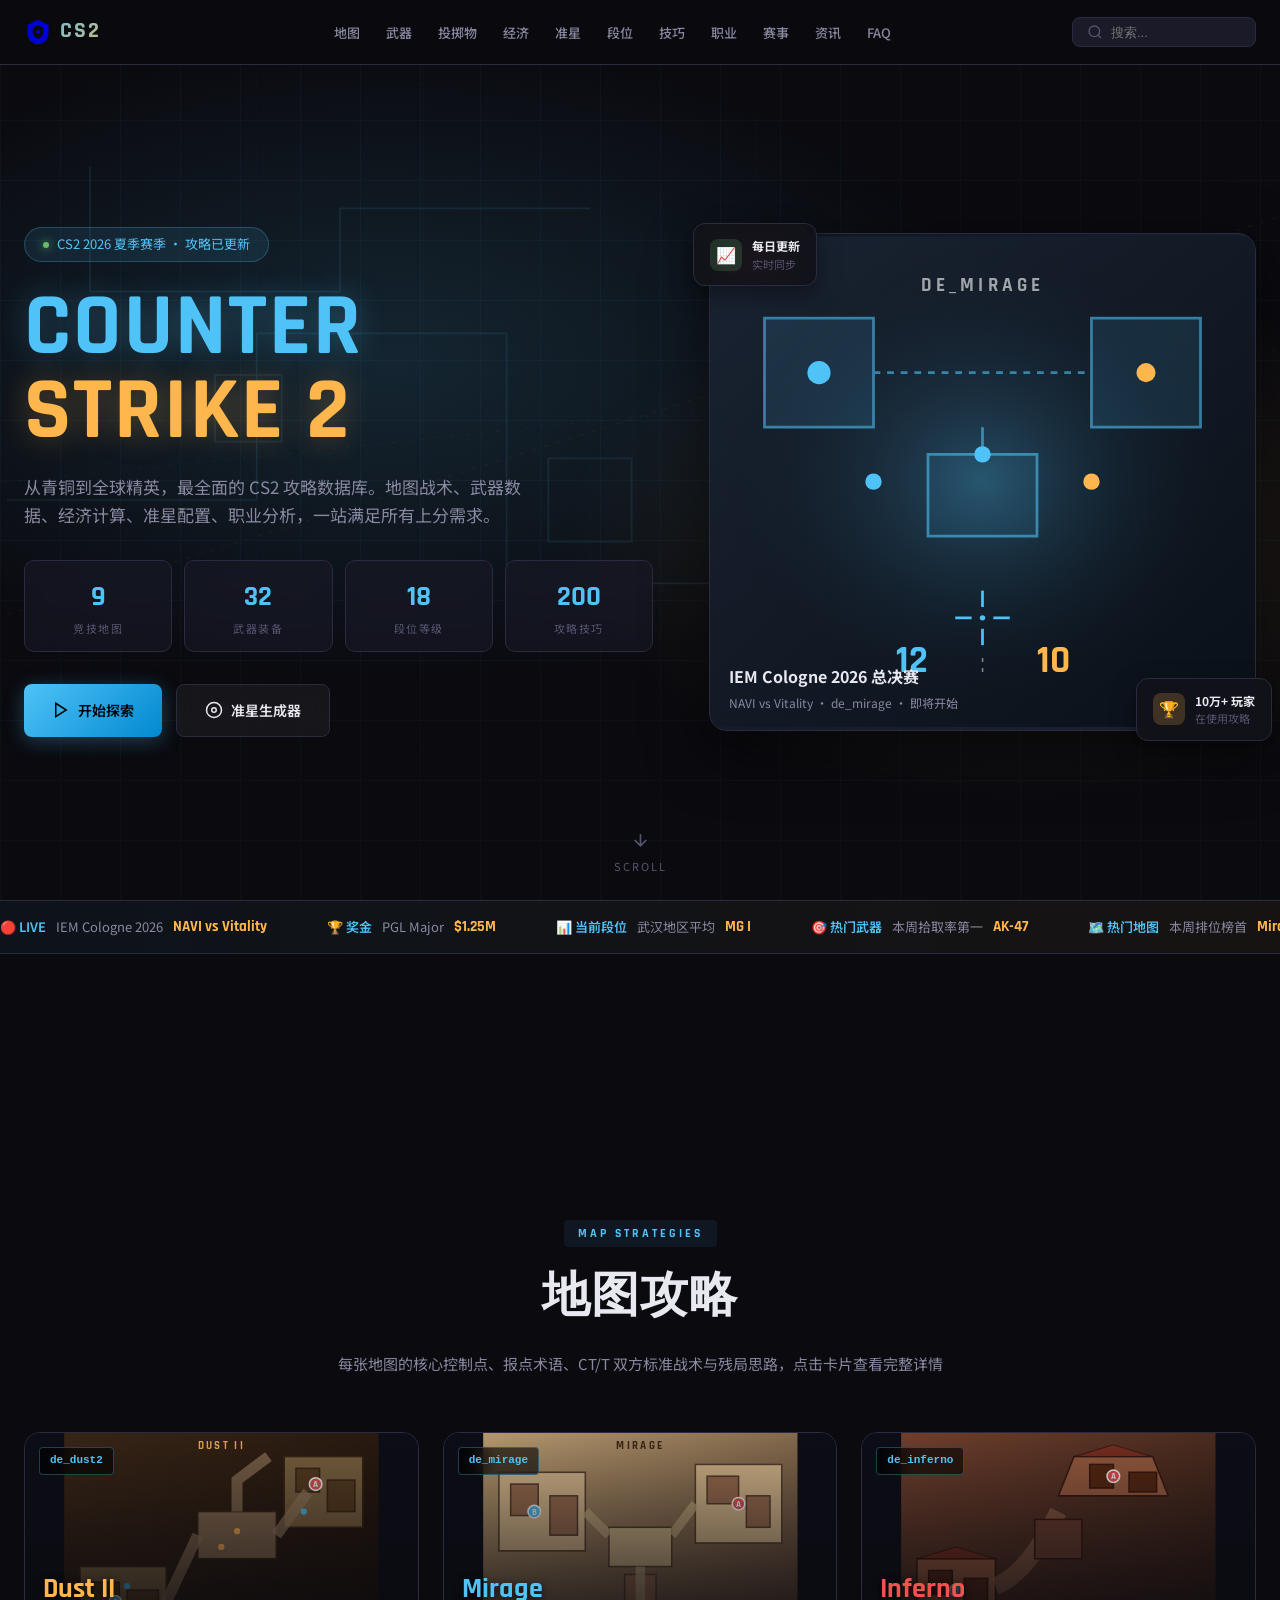
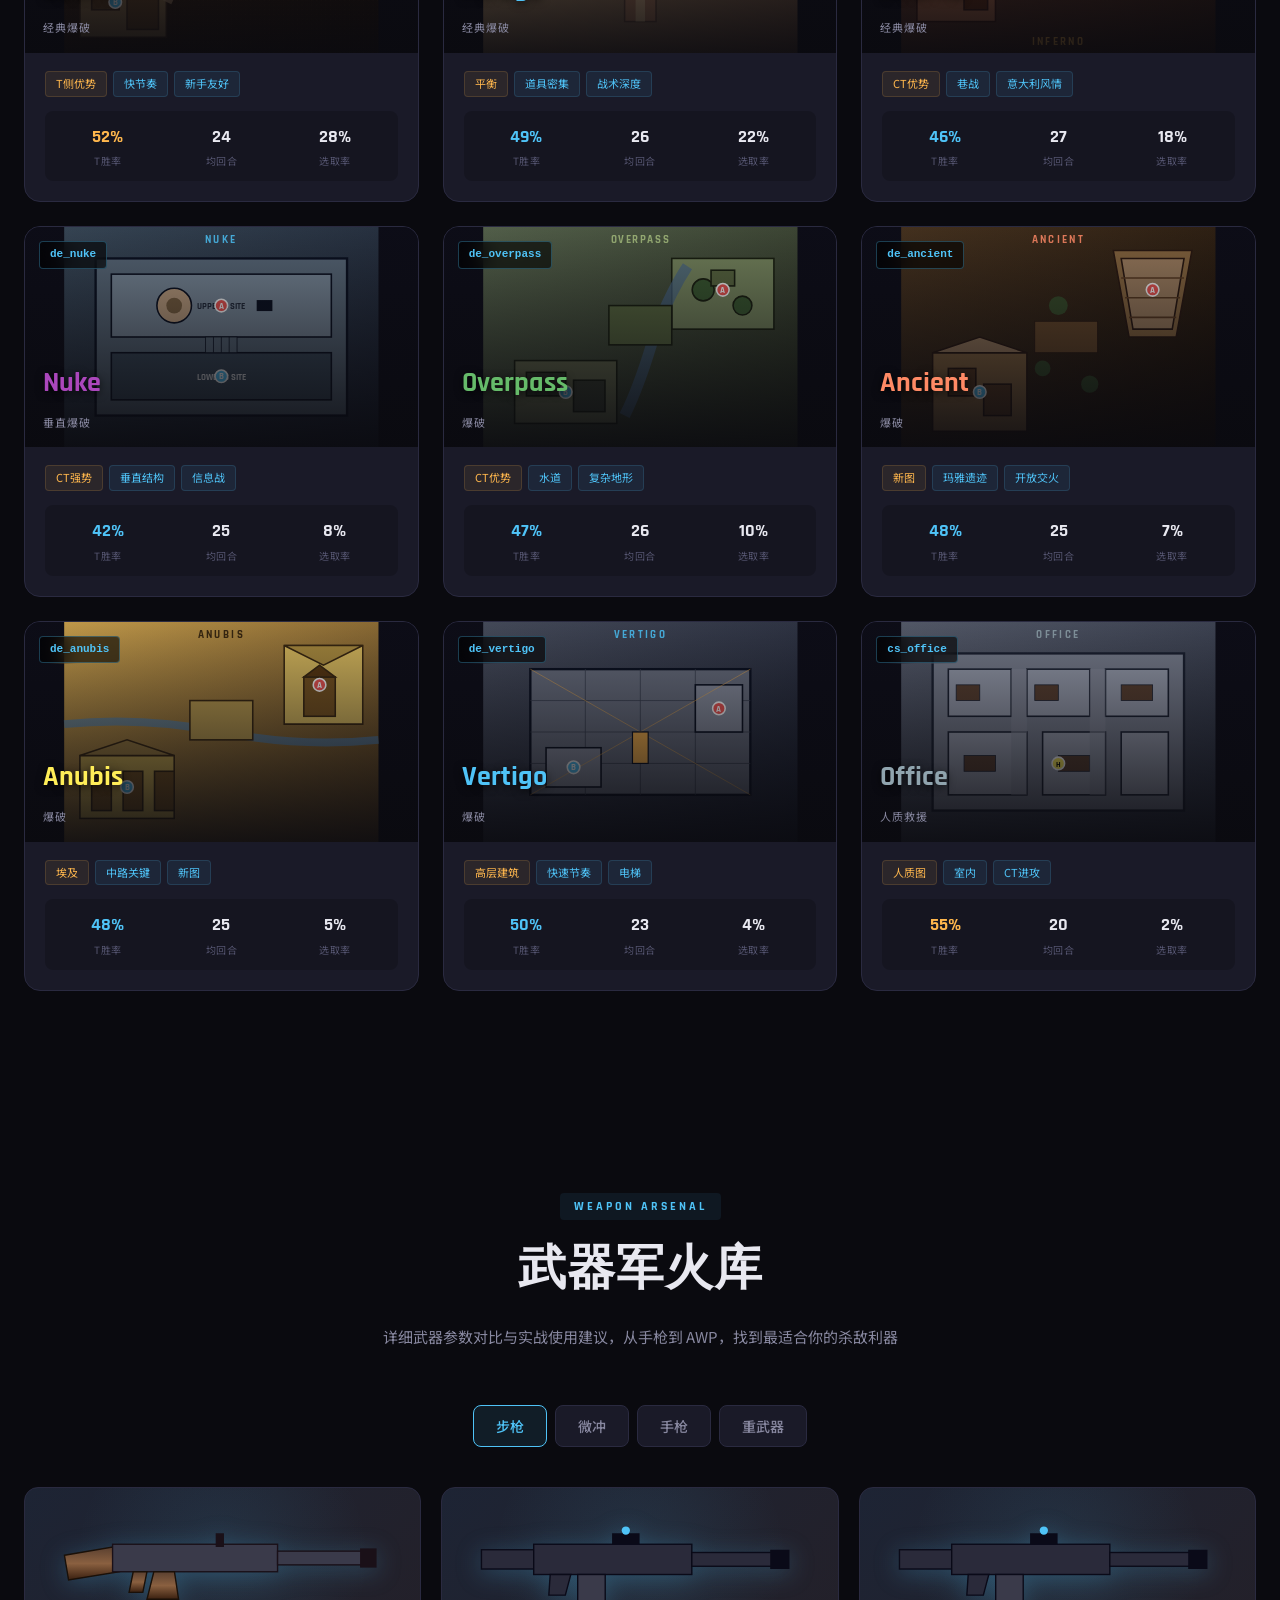
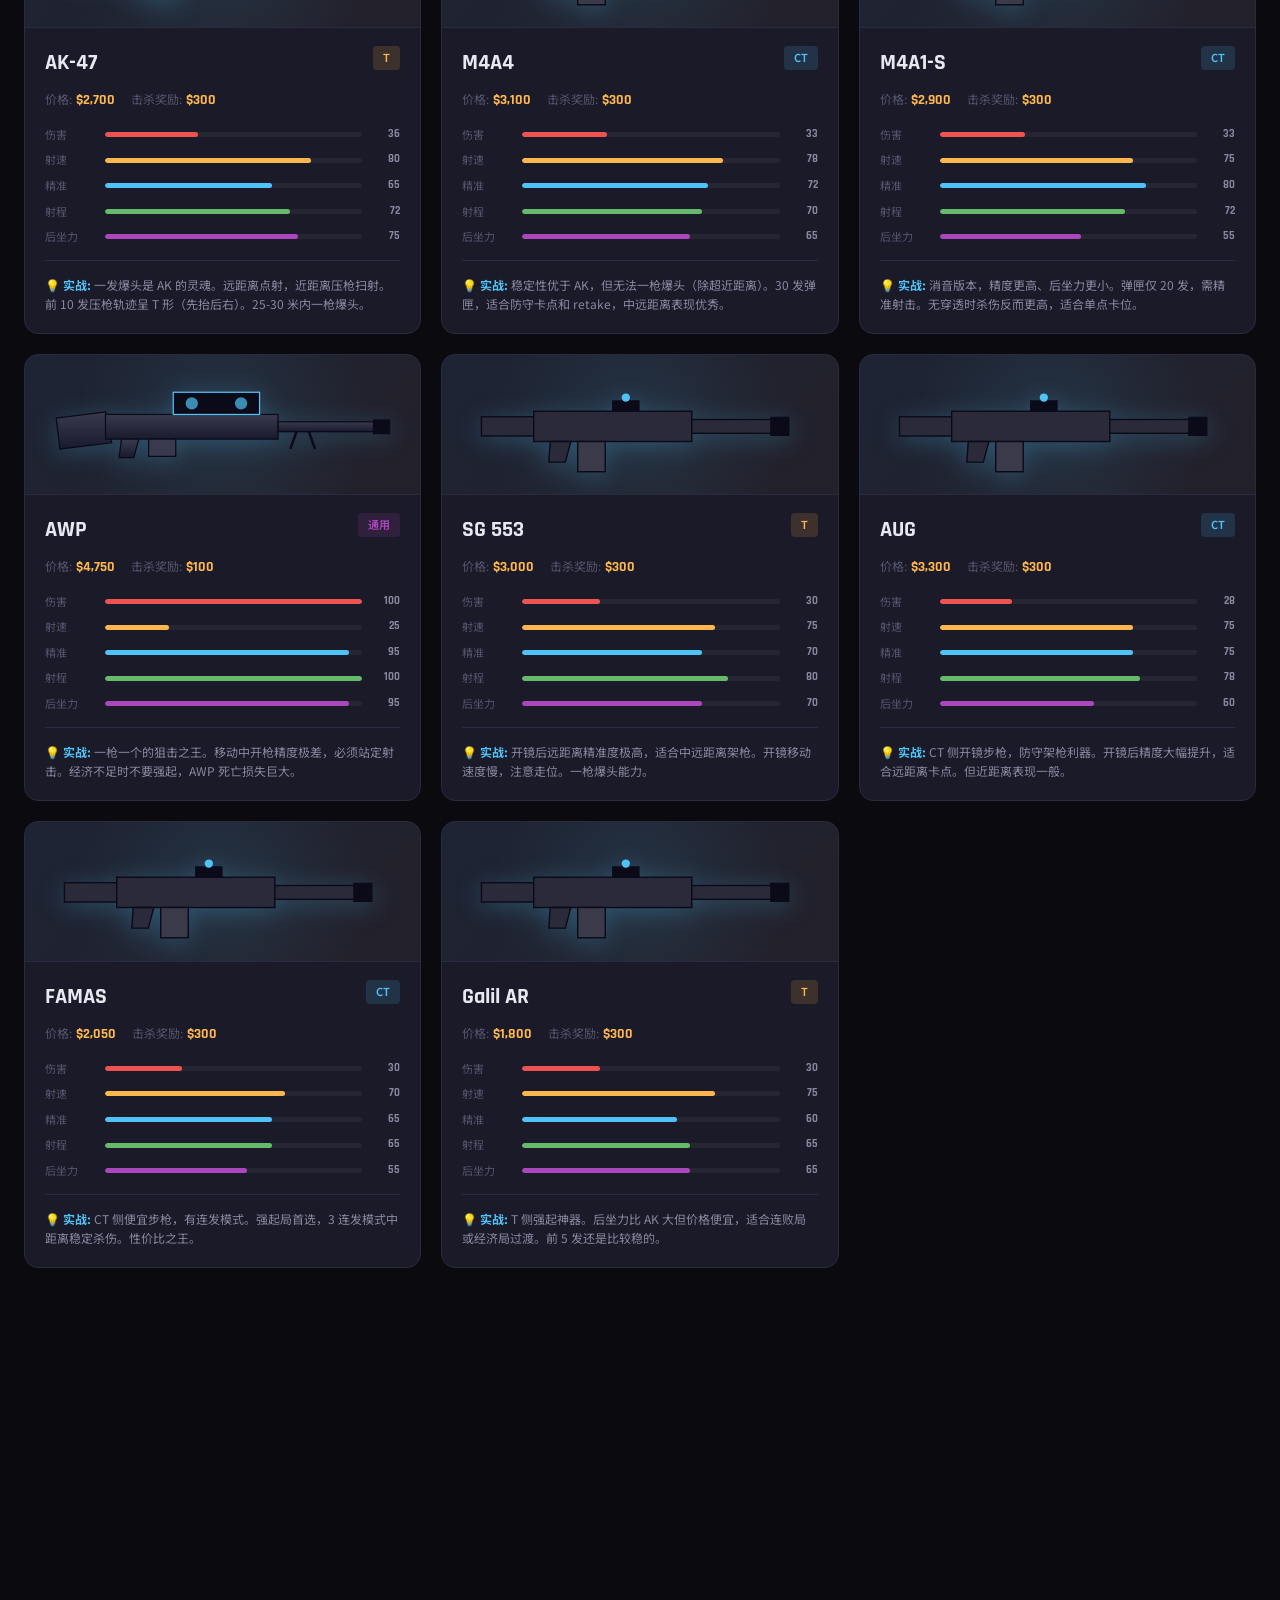
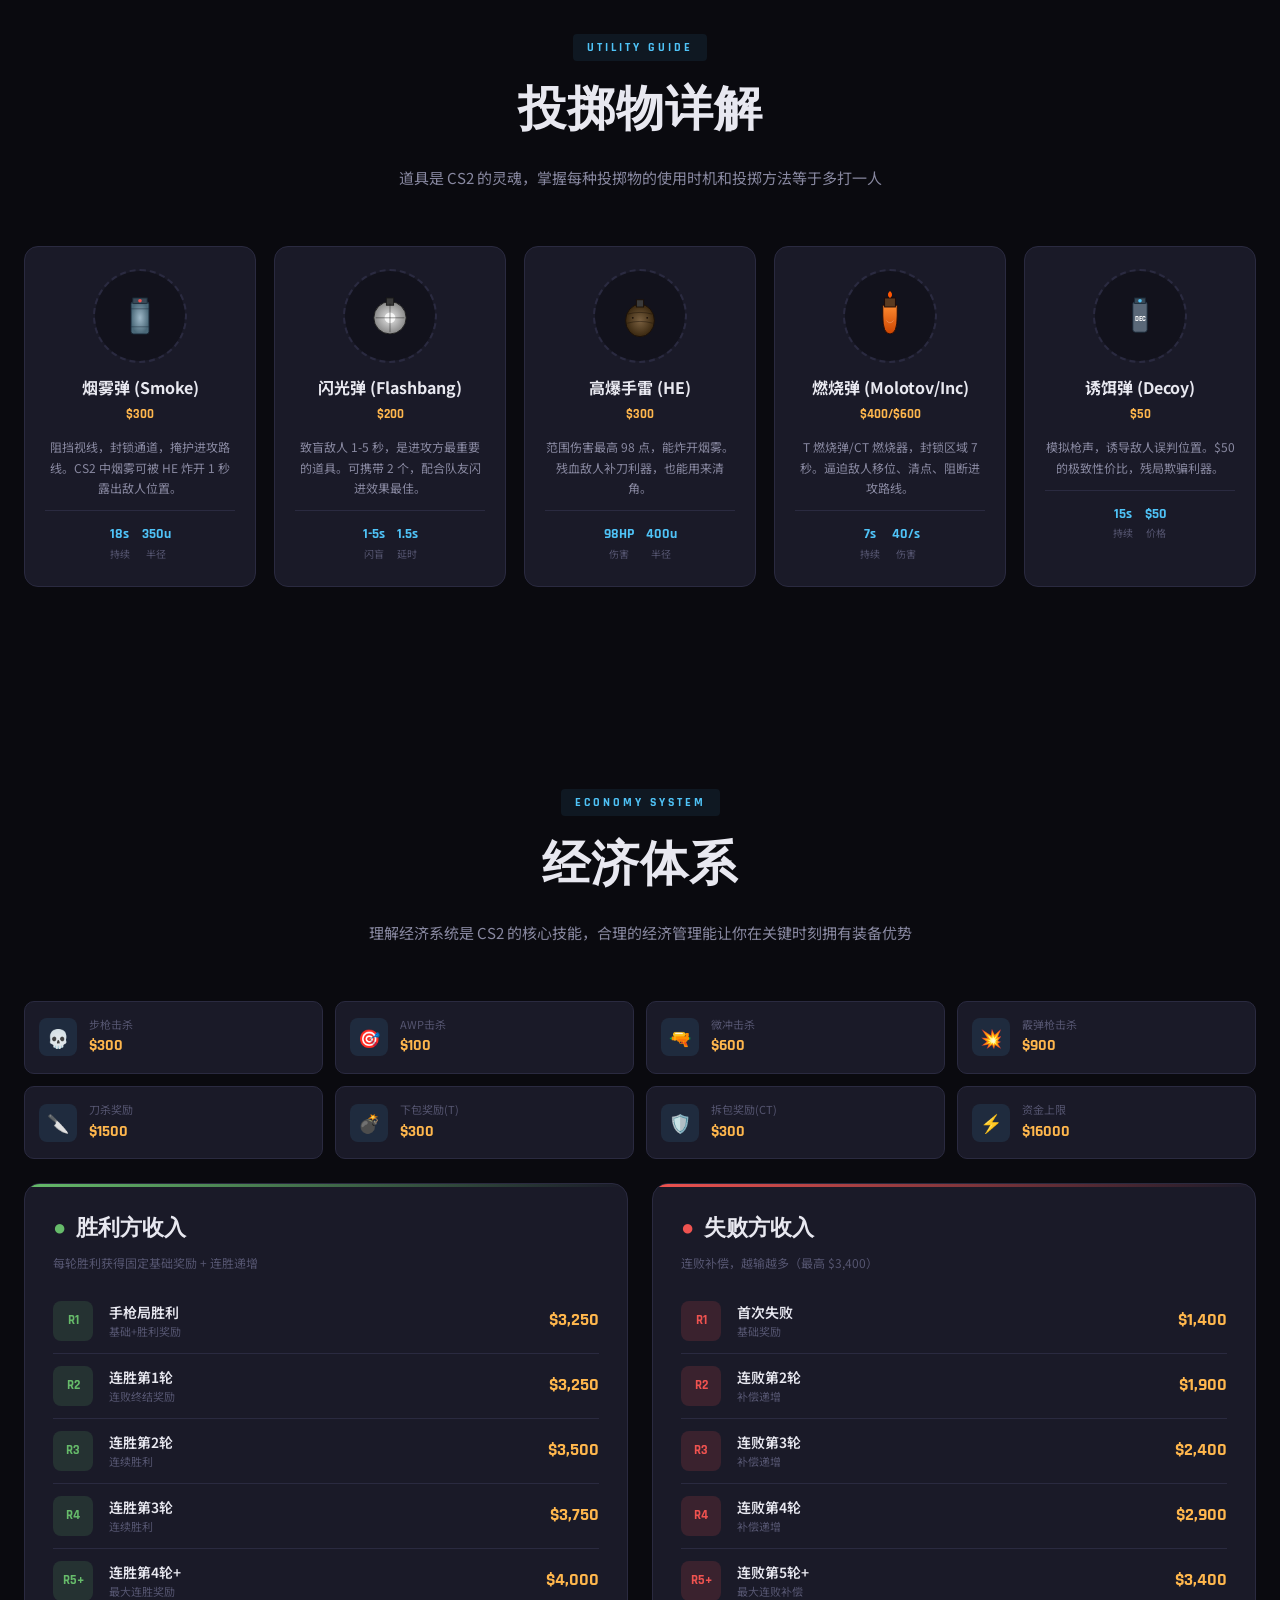
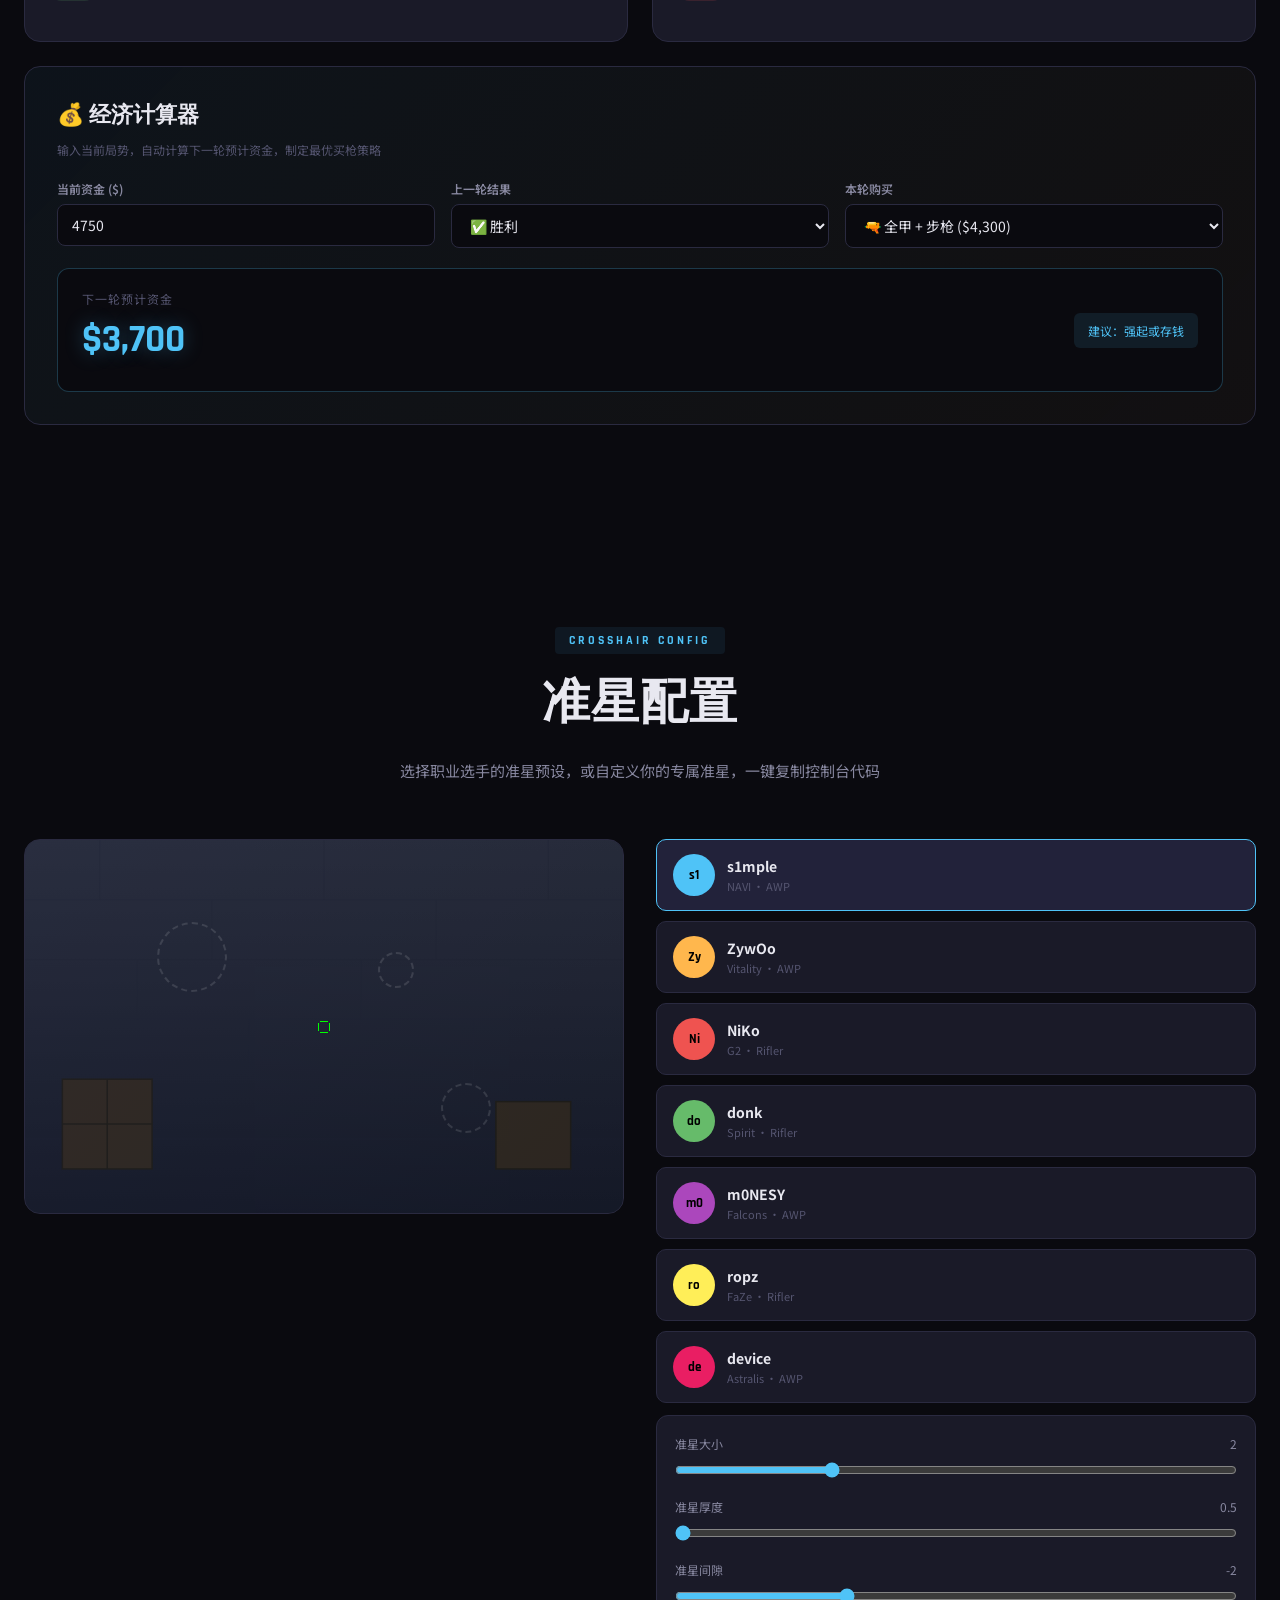
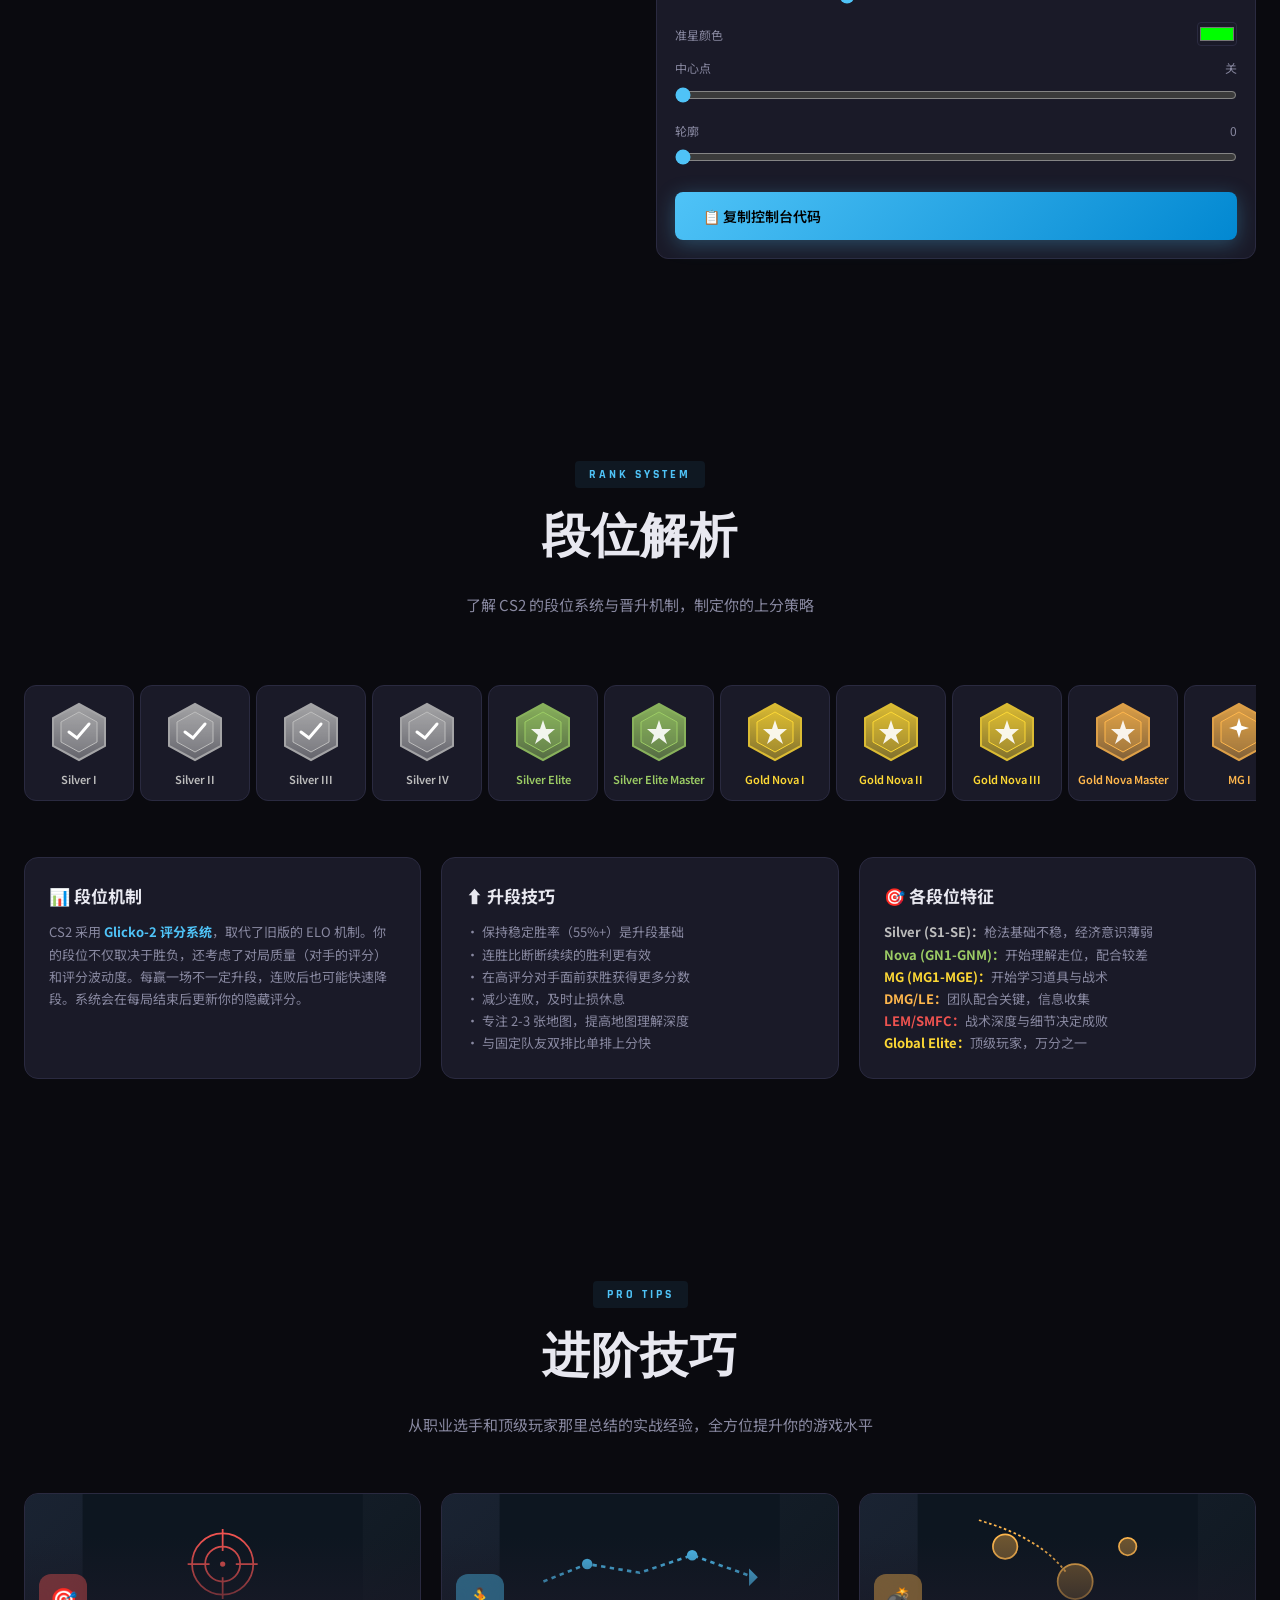
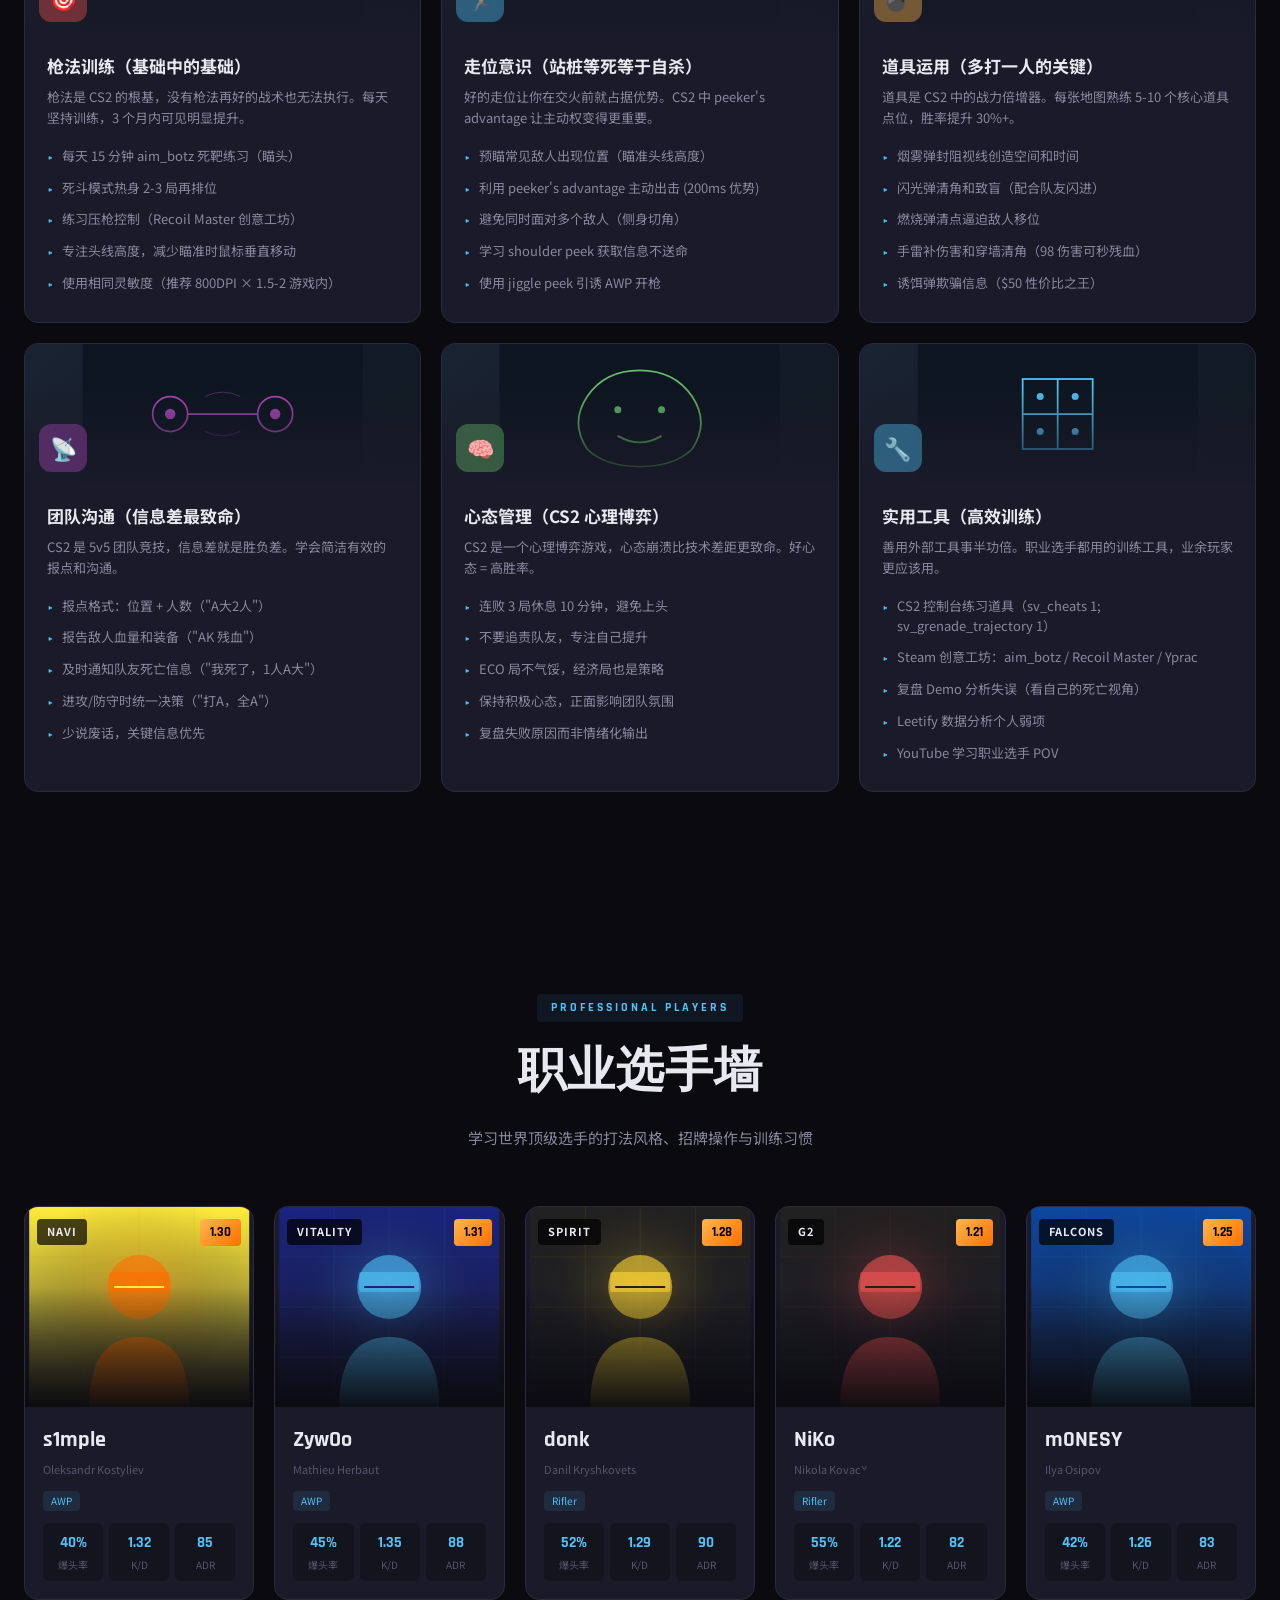
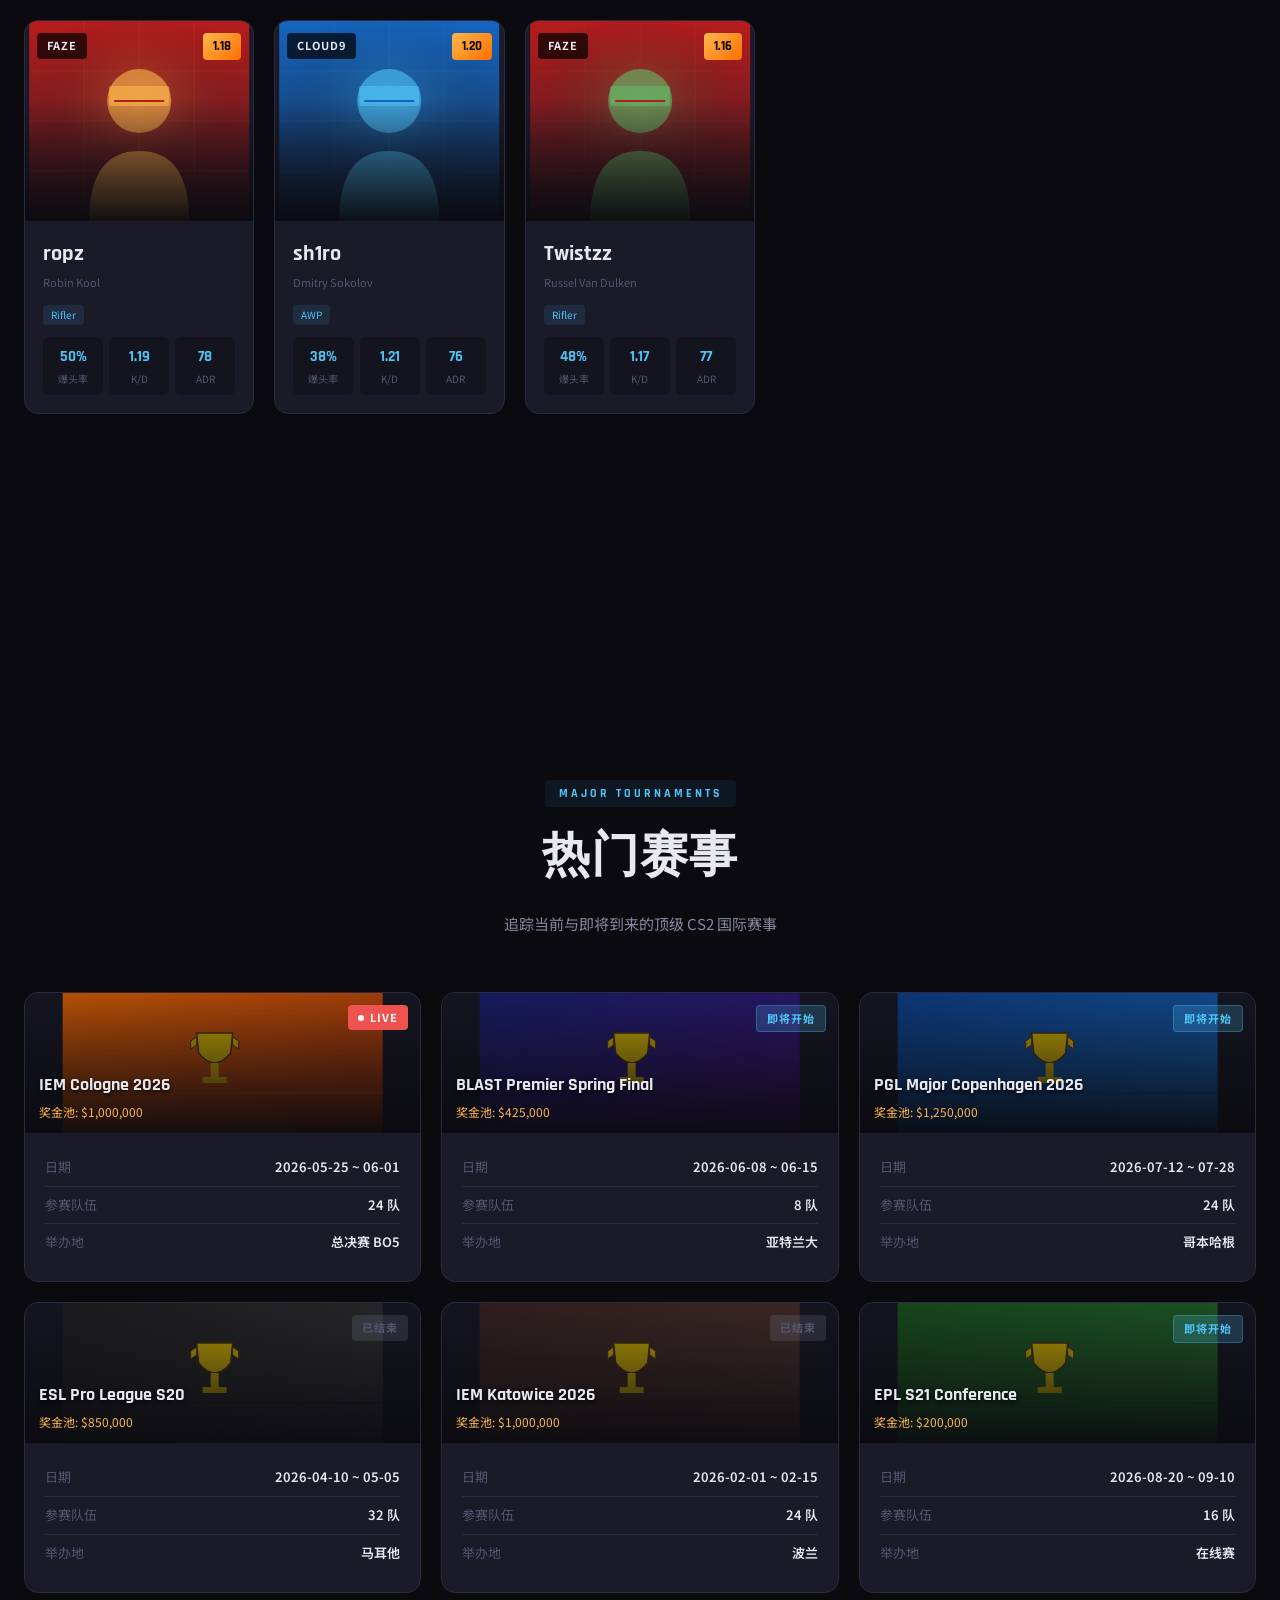
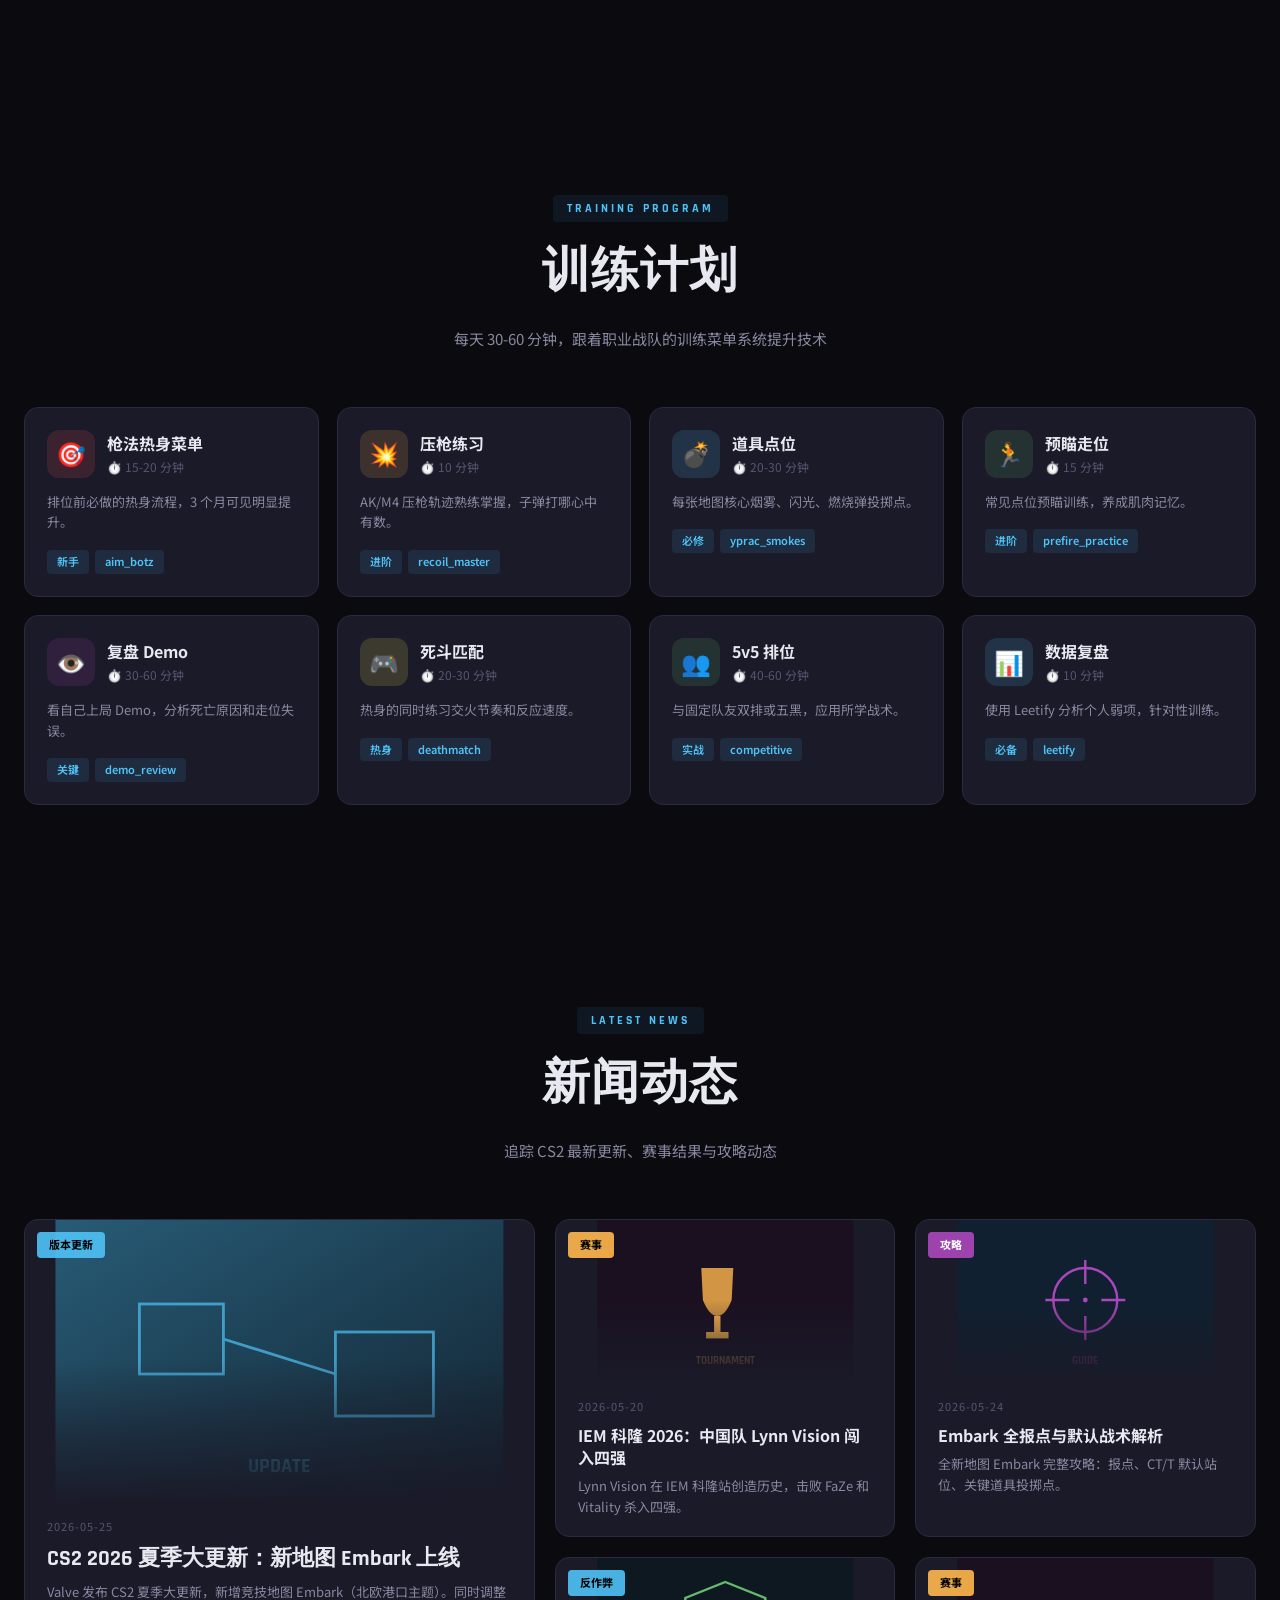
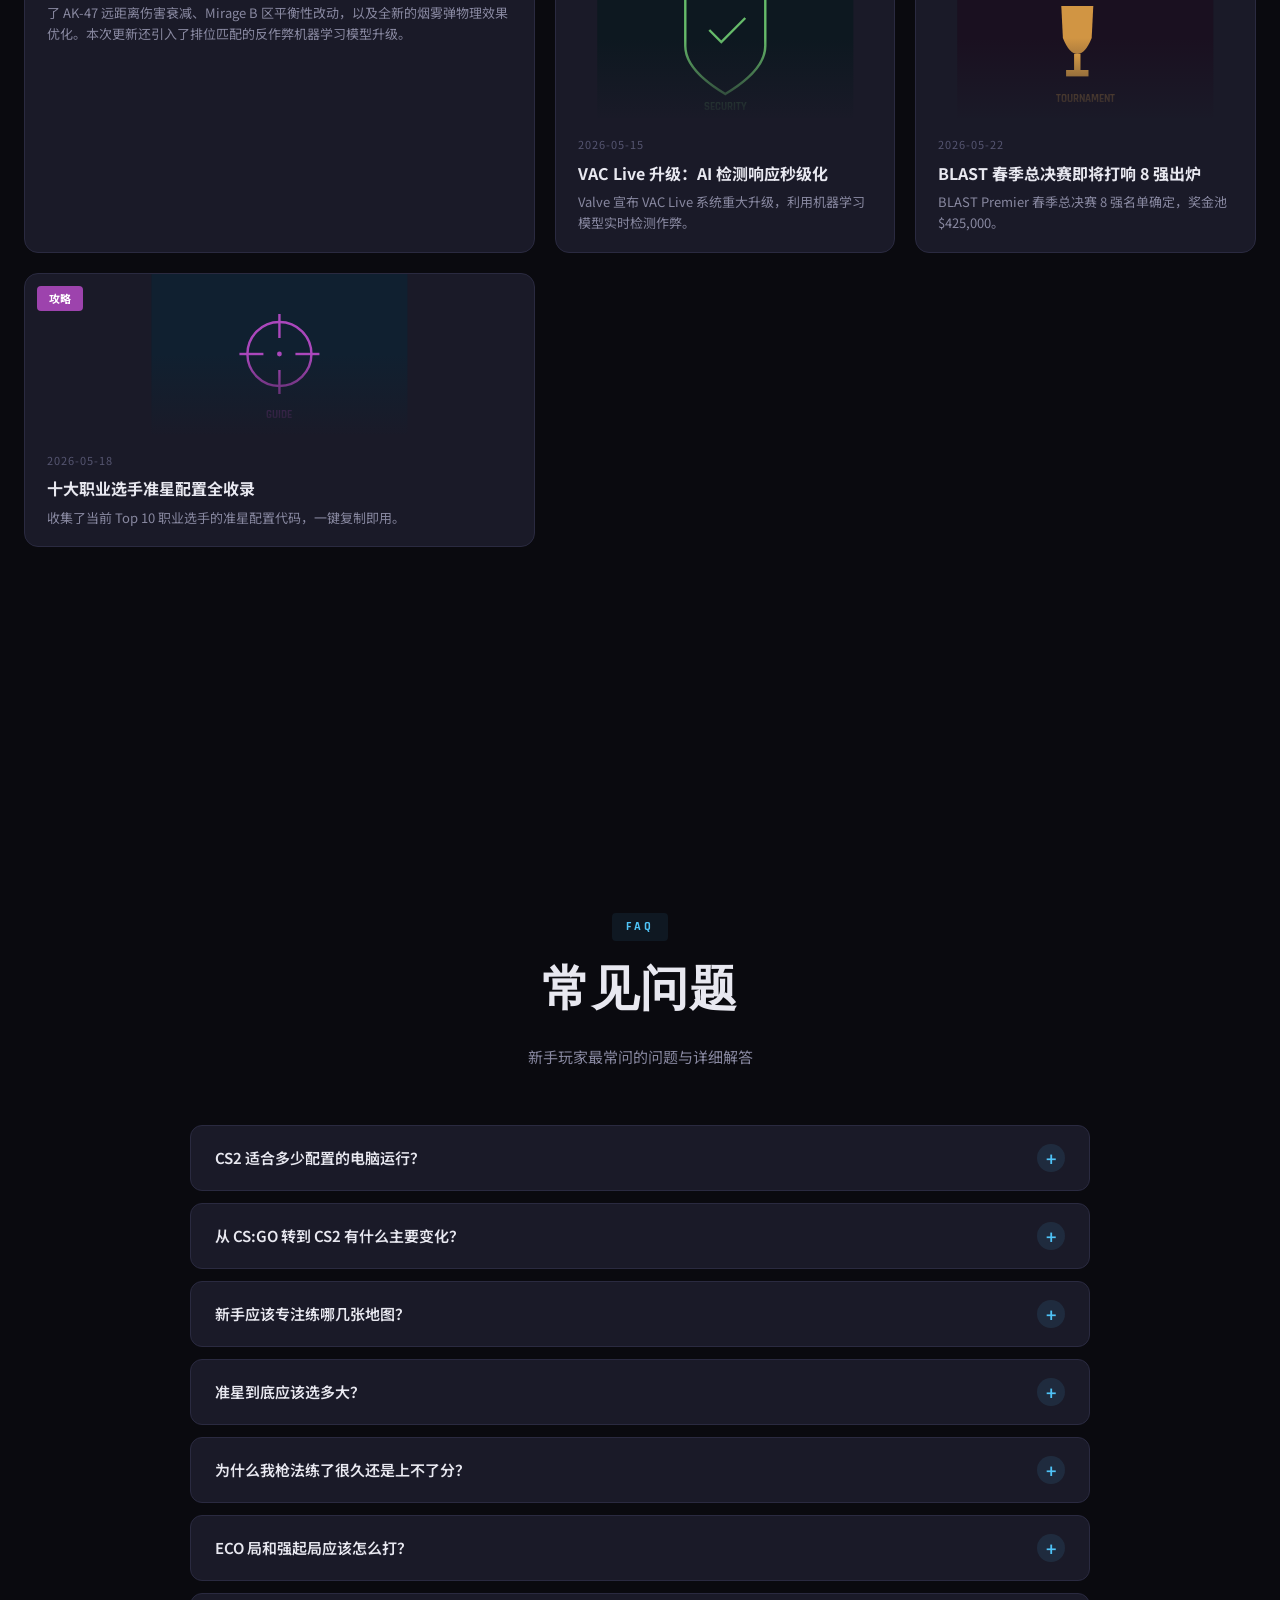
==== commit da39bb2e: "feat: 添加 Google AdSense 广告位 - 在 head 中引入 AdSense 自动广告脚本 - 添加 4 个手动广告位（顶部/中部/职业选手后/底部） - 添加 .ad-conta" ====
--- a/index.html
+++ b/index.html
@@ -5,6 +5,14 @@
 <meta name="viewport" content="width=device-width, initial-scale=1.0">
 <title>CS2 TACTICS — 反恐精英2 终极攻略站</title>
 <link rel="stylesheet" href="styles.css">
+<script async src="https://pagead2.googlesyndication.com/pagead/js/adsbygoogle.js?client=ca-pub-7899710383022189"
+     crossorigin="anonymous"></script>
+<script>
+  (adsbygoogle = window.adsbygoogle || []).push({
+    google_ad_client: "ca-pub-7899710383022189",
+    enable_page_level_ads: true
+  });
+</script>
 </head>
 <body>
 
@@ -111,6 +119,17 @@
 
 <div class="ticker"><div class="ticker-inner" id="ticker"></div></div>
 
+<!-- AdSense 广告位 1：顶部横幅 -->
+<div class="ad-container fade-in">
+  <ins class="adsbygoogle"
+       style="display:block"
+       data-ad-client="ca-pub-7899710383022189"
+       data-ad-slot="XXXXXXXXXX"
+       data-ad-format="auto"
+       data-full-width-responsive="true"></ins>
+  <script>(adsbygoogle = window.adsbygoogle || []).push({});</script>
+</div>
+
 <section class="section" id="maps">
   <div class="section-header fade-in">
     <div class="section-tag">MAP STRATEGIES</div>
@@ -129,6 +148,17 @@
   <div class="weapon-tabs" id="weaponTabs"></div>
   <div class="weapons-grid" id="weaponsGrid"></div>
 </section>
+
+<!-- AdSense 广告位 2：中部横幅 -->
+<div class="ad-container fade-in">
+  <ins class="adsbygoogle"
+       style="display:block"
+       data-ad-client="ca-pub-7899710383022189"
+       data-ad-slot="XXXXXXXXXX"
+       data-ad-format="auto"
+       data-full-width-responsive="true"></ins>
+  <script>(adsbygoogle = window.adsbygoogle || []).push({});</script>
+</div>
 
 <section class="section" id="grenades">
   <div class="section-header fade-in">
@@ -288,6 +318,17 @@
   <div class="pros-grid" id="prosGrid"></div>
 </section>
 
+<!-- AdSense 广告位 3：中部矩形 -->
+<div class="ad-container fade-in">
+  <ins class="adsbygoogle"
+       style="display:block"
+       data-ad-client="ca-pub-7899710383022189"
+       data-ad-slot="XXXXXXXXXX"
+       data-ad-format="rectangle"
+       data-full-width-responsive="true"></ins>
+  <script>(adsbygoogle = window.adsbygoogle || []).push({});</script>
+</div>
+
 <section class="section" id="tournaments">
   <div class="section-header fade-in">
     <div class="section-tag">MAJOR TOURNAMENTS</div>
@@ -314,6 +355,17 @@
   </div>
   <div class="news-grid" id="newsGrid"></div>
 </section>
+
+<!-- AdSense 广告位 4：底部横幅 -->
+<div class="ad-container fade-in">
+  <ins class="adsbygoogle"
+       style="display:block"
+       data-ad-client="ca-pub-7899710383022189"
+       data-ad-slot="XXXXXXXXXX"
+       data-ad-format="auto"
+       data-full-width-responsive="true"></ins>
+  <script>(adsbygoogle = window.adsbygoogle || []).push({});</script>
+</div>
 
 <section class="section" id="faq">
   <div class="section-header fade-in">
--- a/styles.css
+++ b/styles.css
@@ -380,3 +380,23 @@
 .fade-in.visible { opacity: 1; transform: translateY(0); }
 .toast { position: fixed; bottom: 80px; left: 50%; transform: translateX(-50%) translateY(20px); background: var(--bg-card); border: 1px solid var(--accent-ct); padding: 12px 24px; border-radius: 8px; font-size: 14px; color: var(--accent-ct); z-index: 3000; opacity: 0; transition: all .3s; }
 .toast.show { opacity: 1; transform: translateX(-50%) translateY(0); }
+
+/* AdSense 广告容器 */
+.ad-container {
+  max-width: 900px;
+  margin: 32px auto;
+  padding: 0 16px;
+  min-height: 100px;
+  display: flex;
+  justify-content: center;
+  align-items: center;
+}
+.ad-container ins.adsbygoogle {
+  width: 100%;
+  max-width: 728px;
+  height: 90px;
+}
+@media (max-width: 600px) {
+  .ad-container { padding: 0 8px; }
+  .ad-container ins.adsbygoogle { height: 100px; }
+}
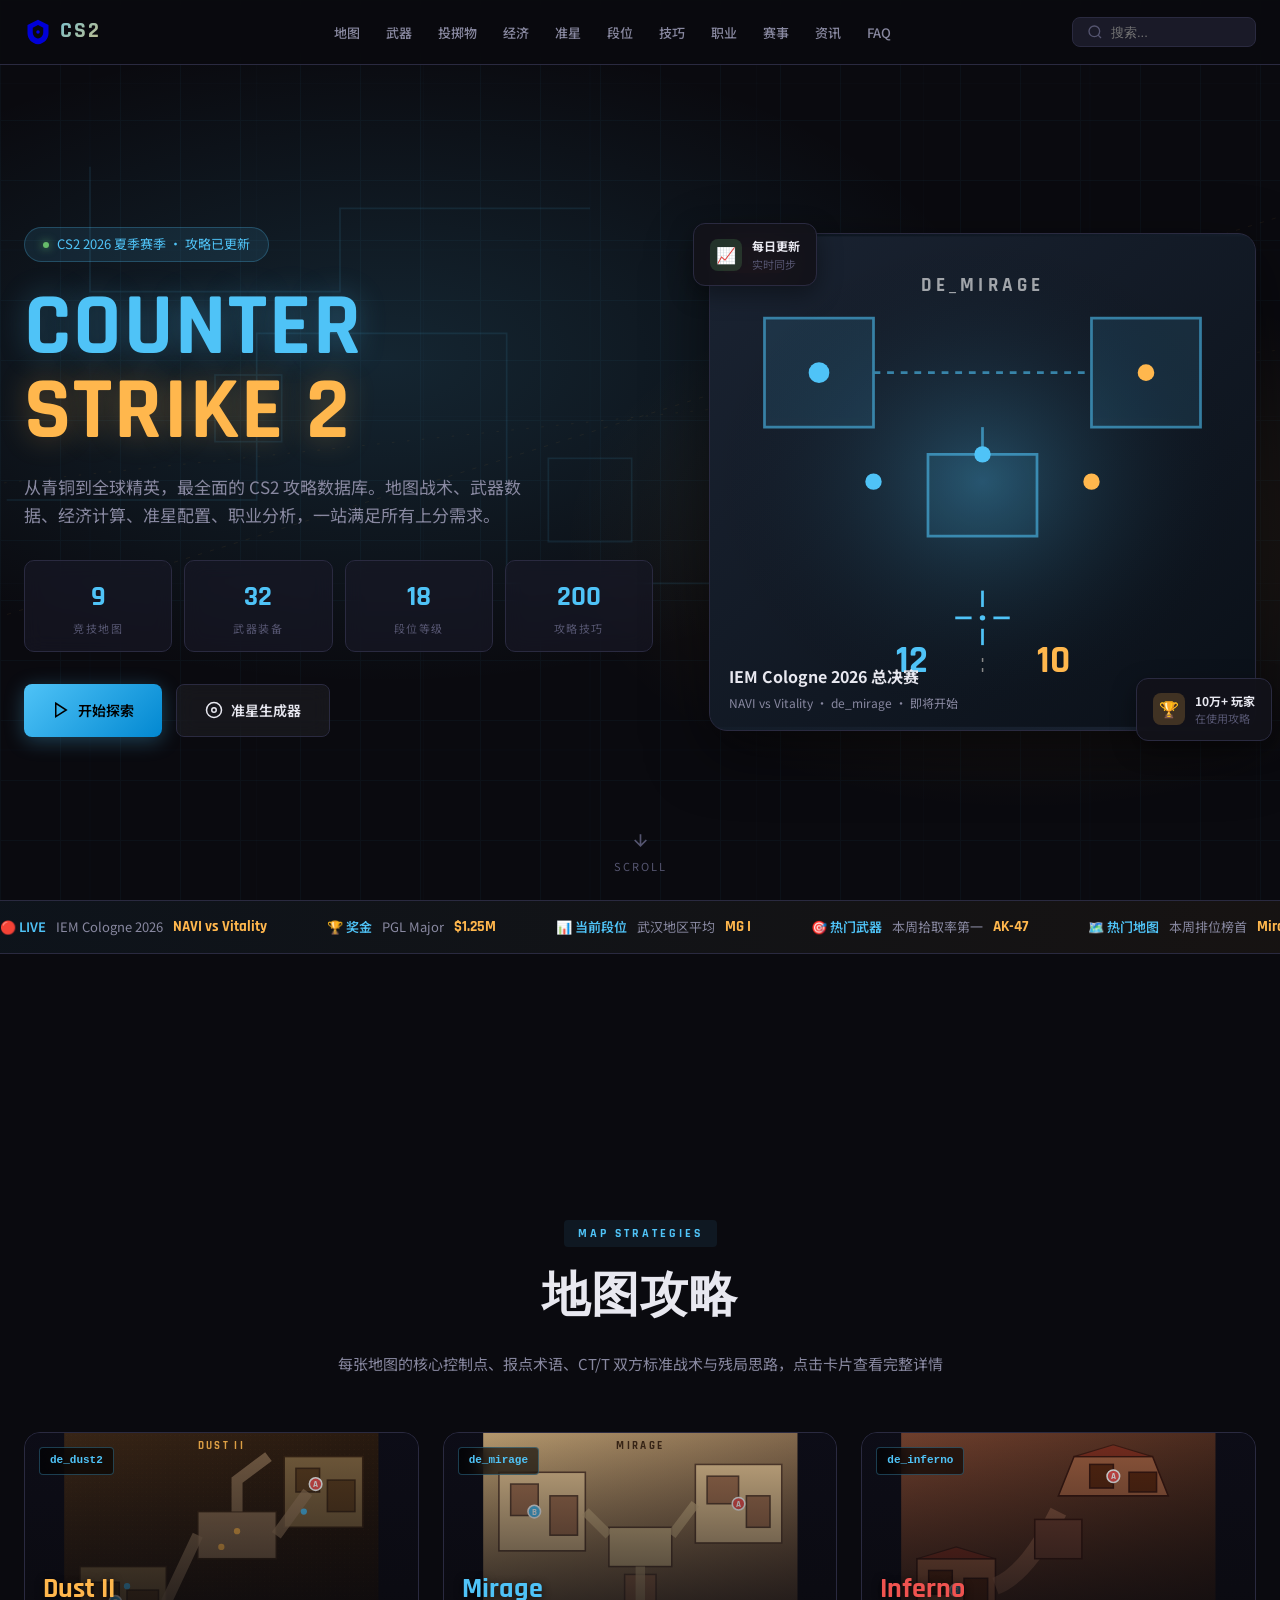
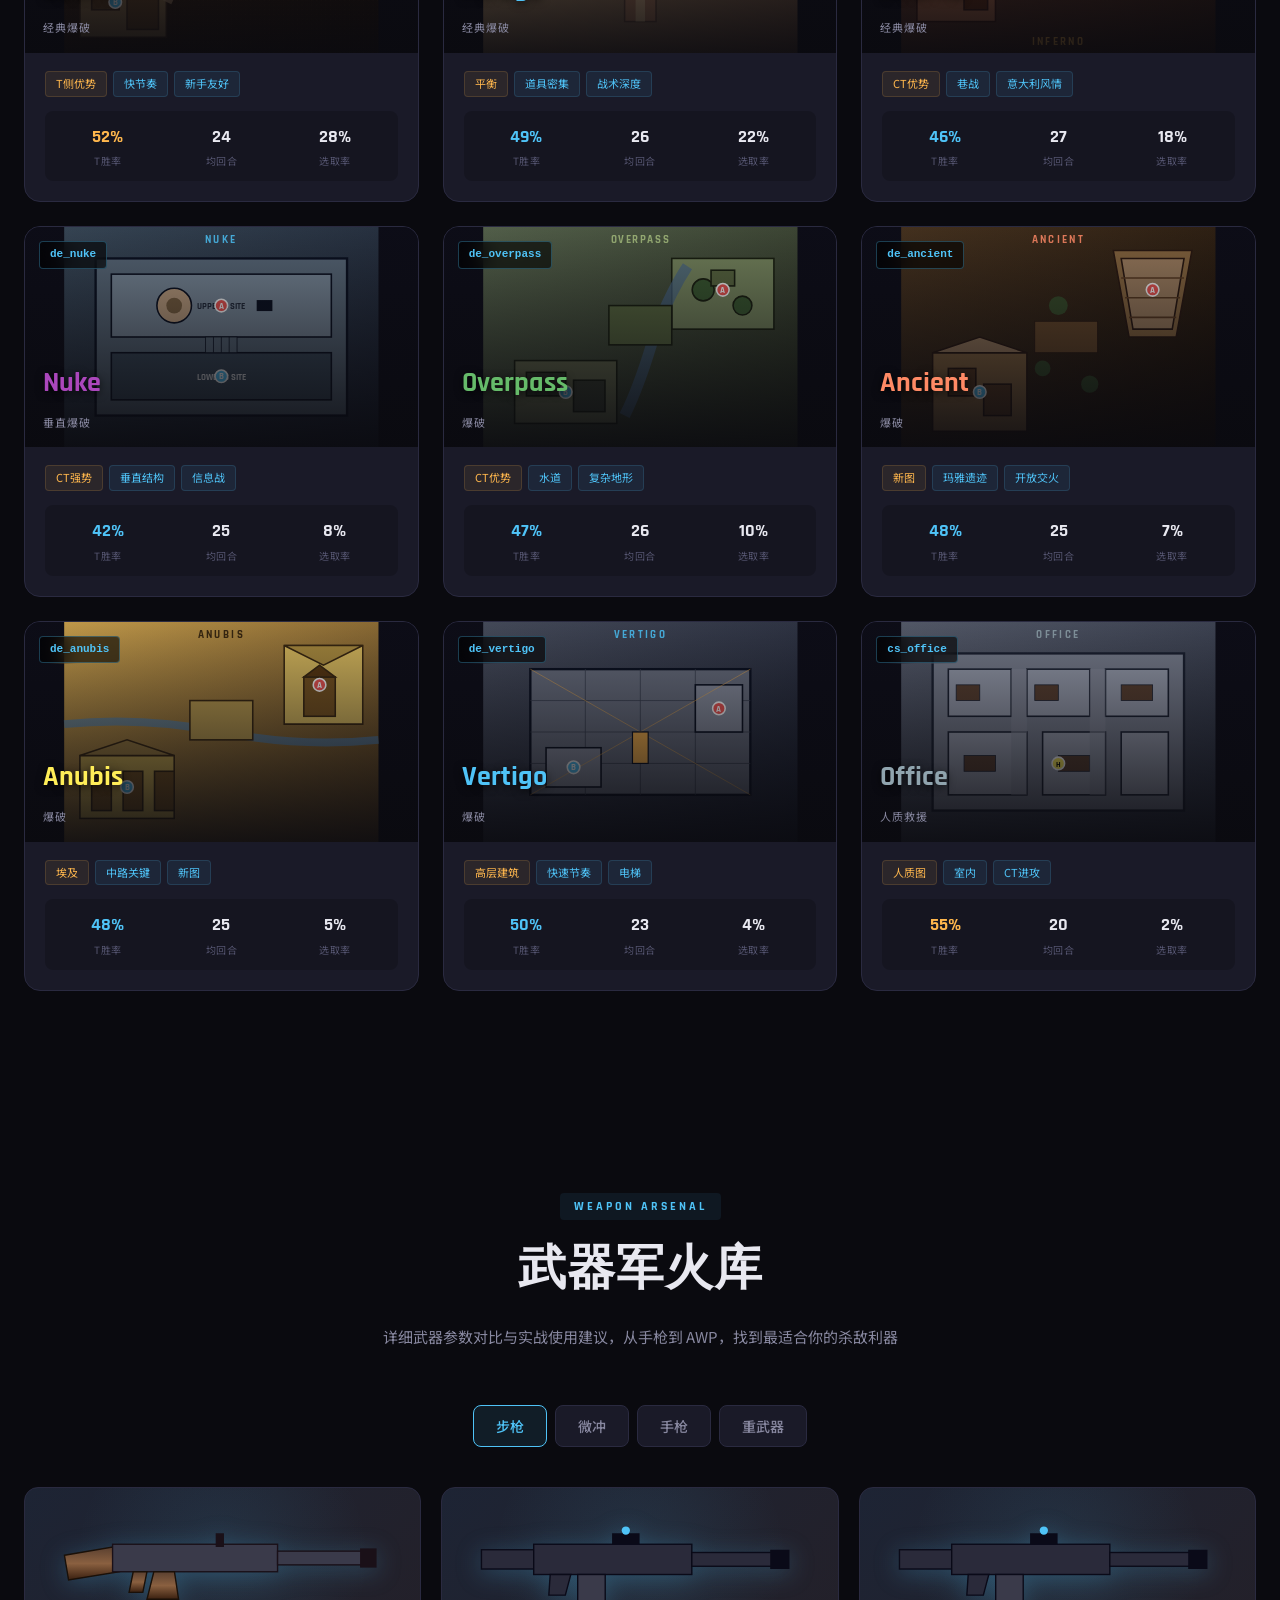
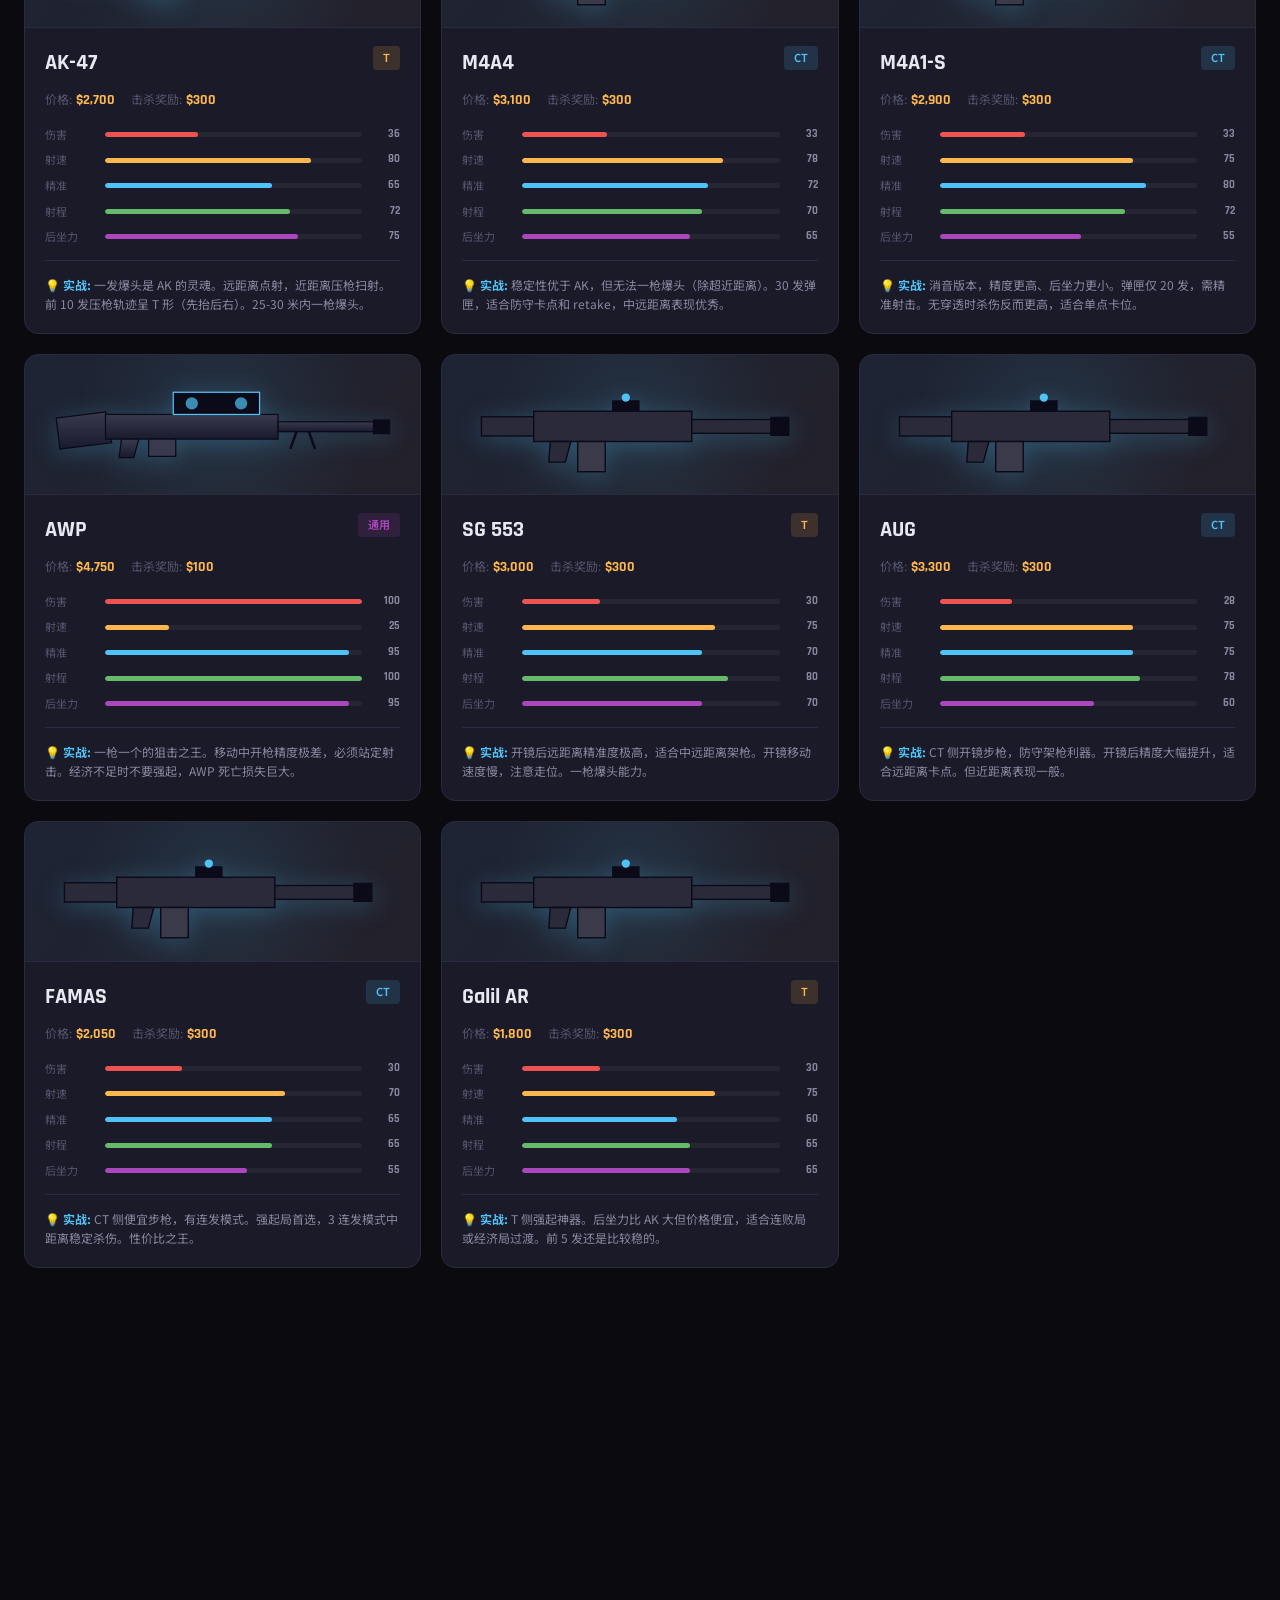
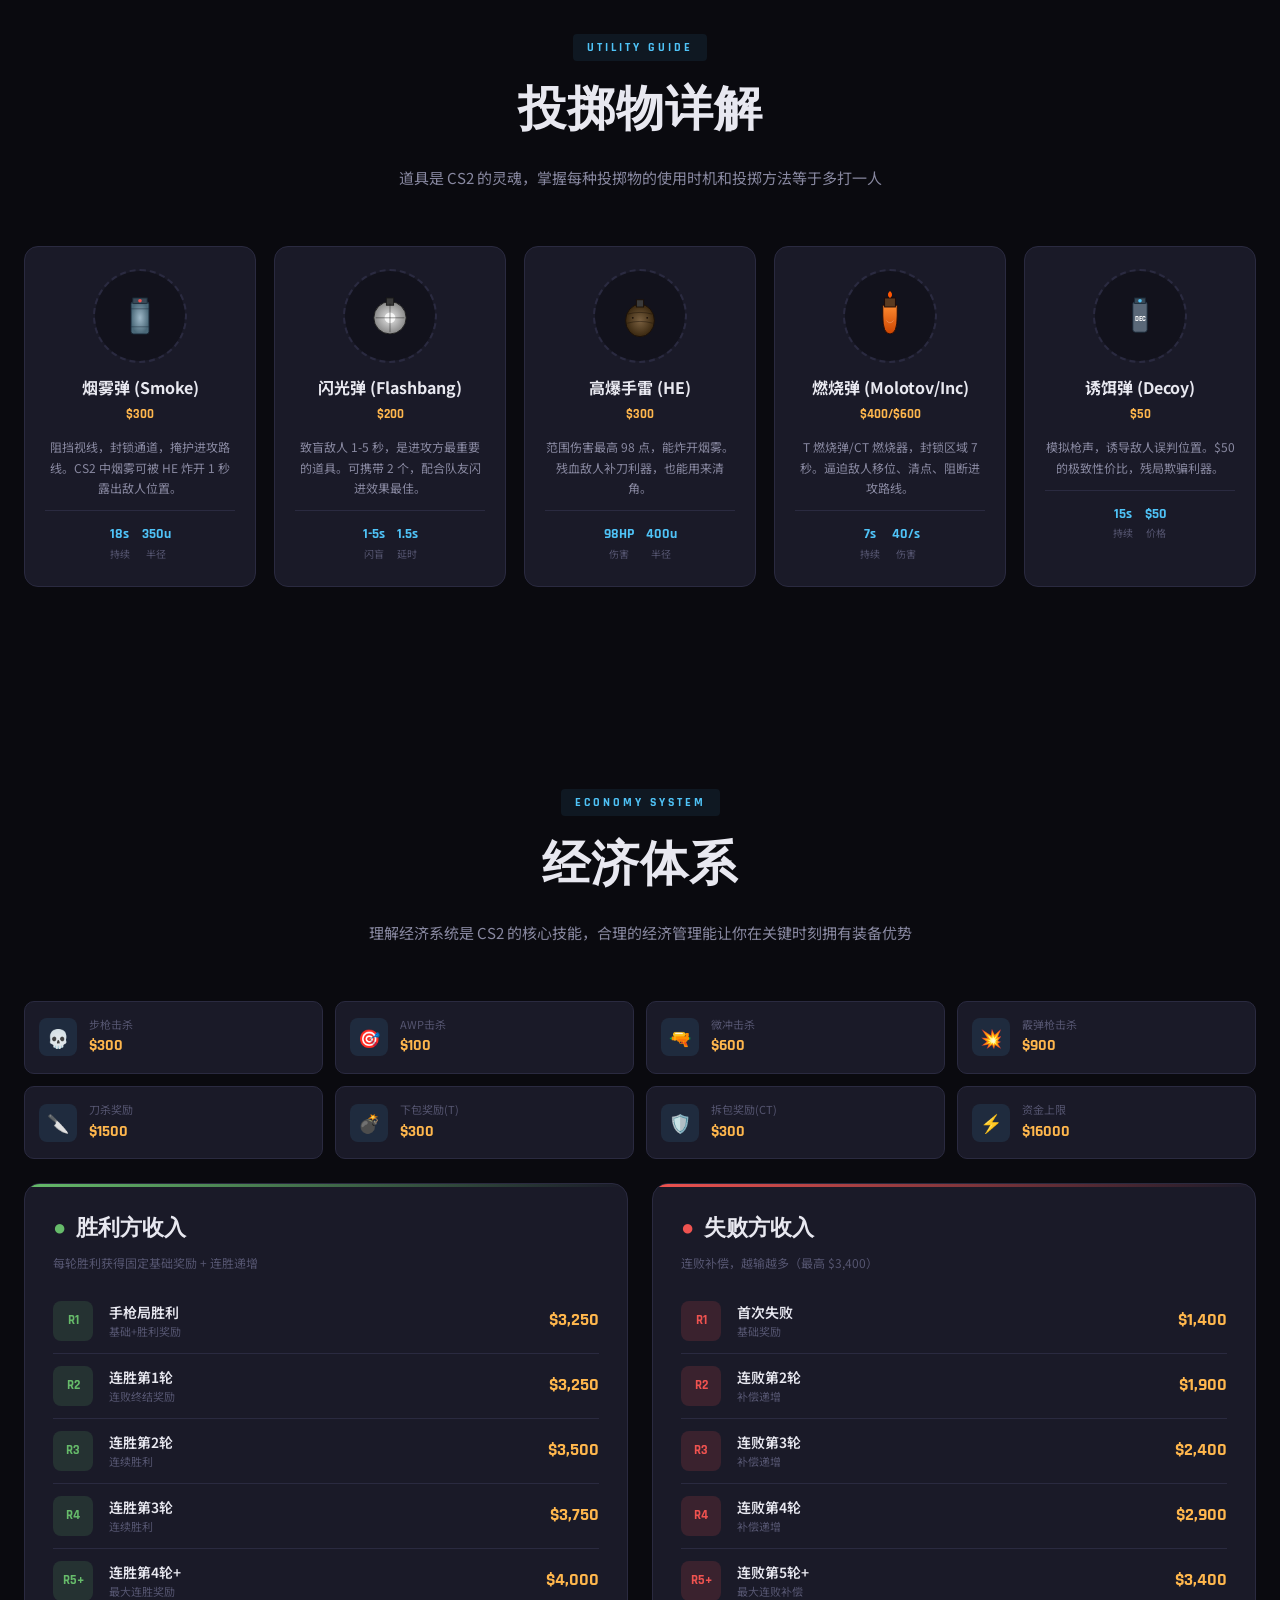
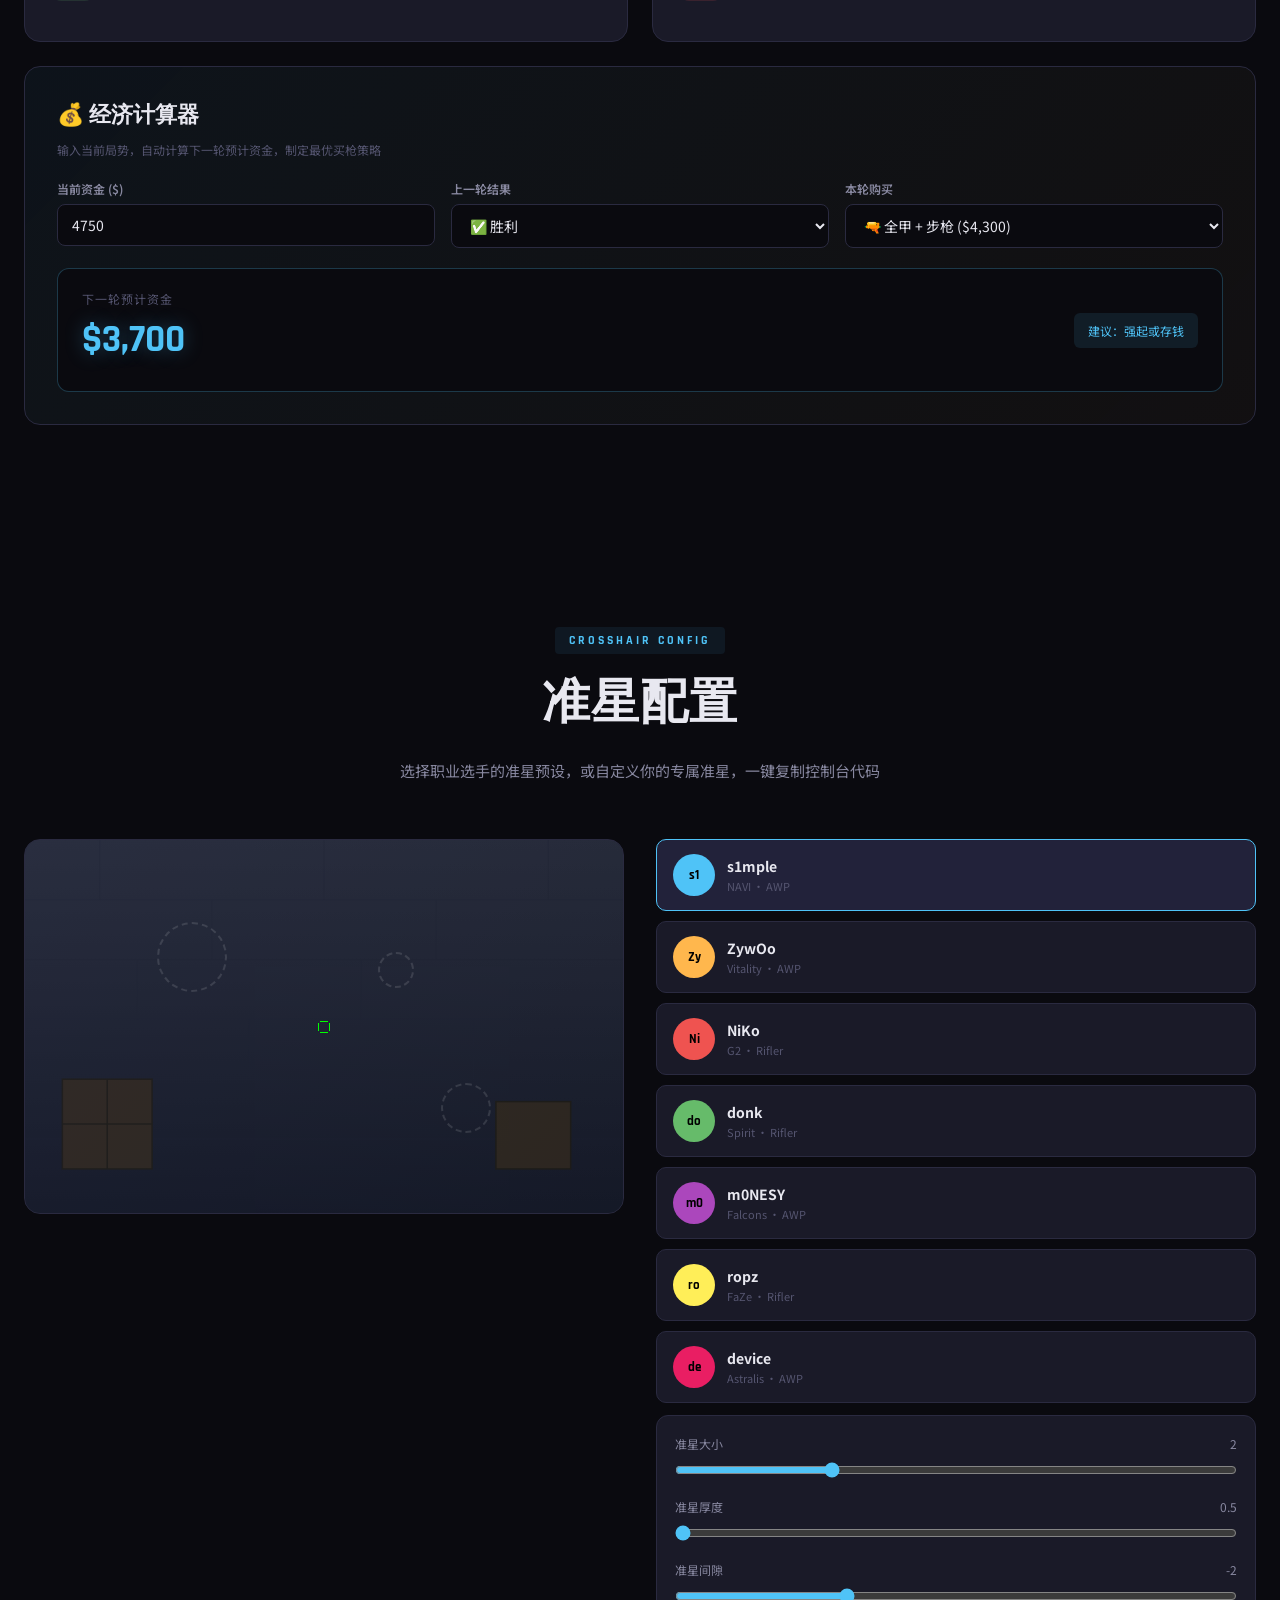
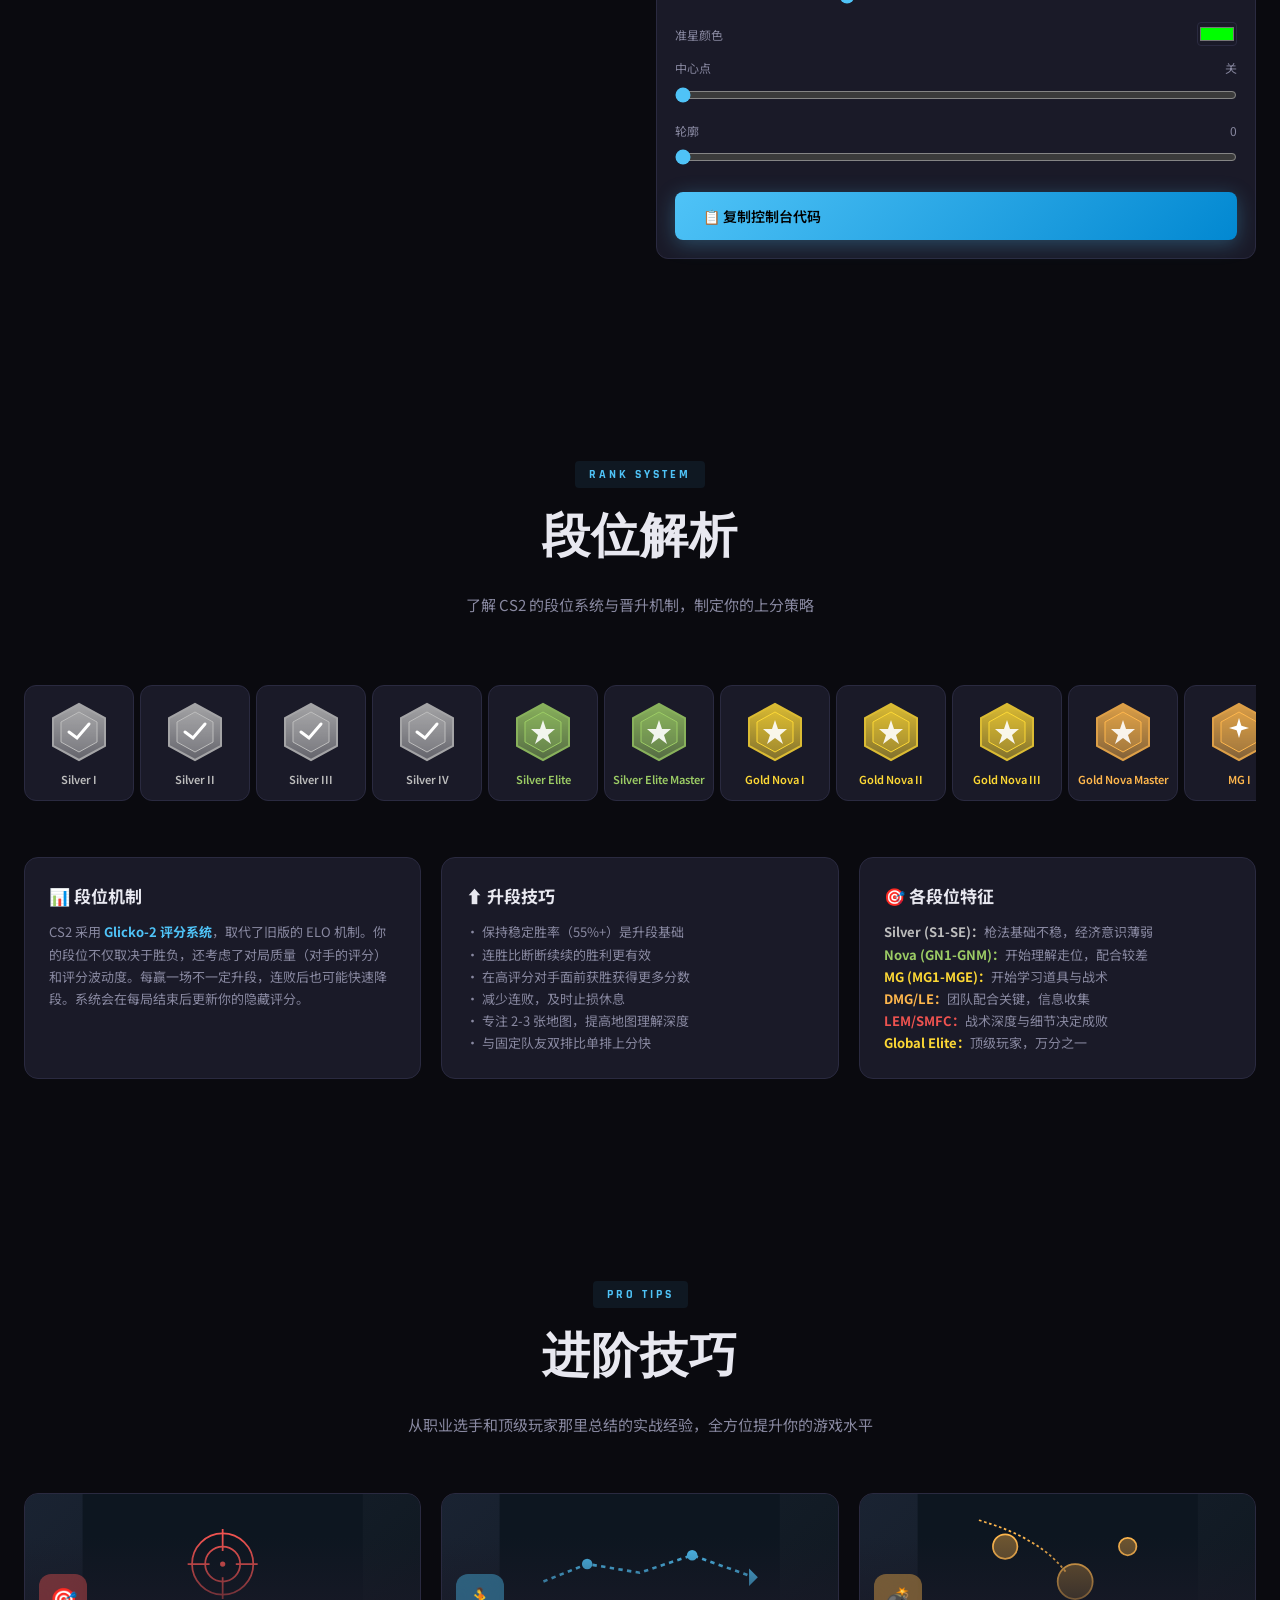
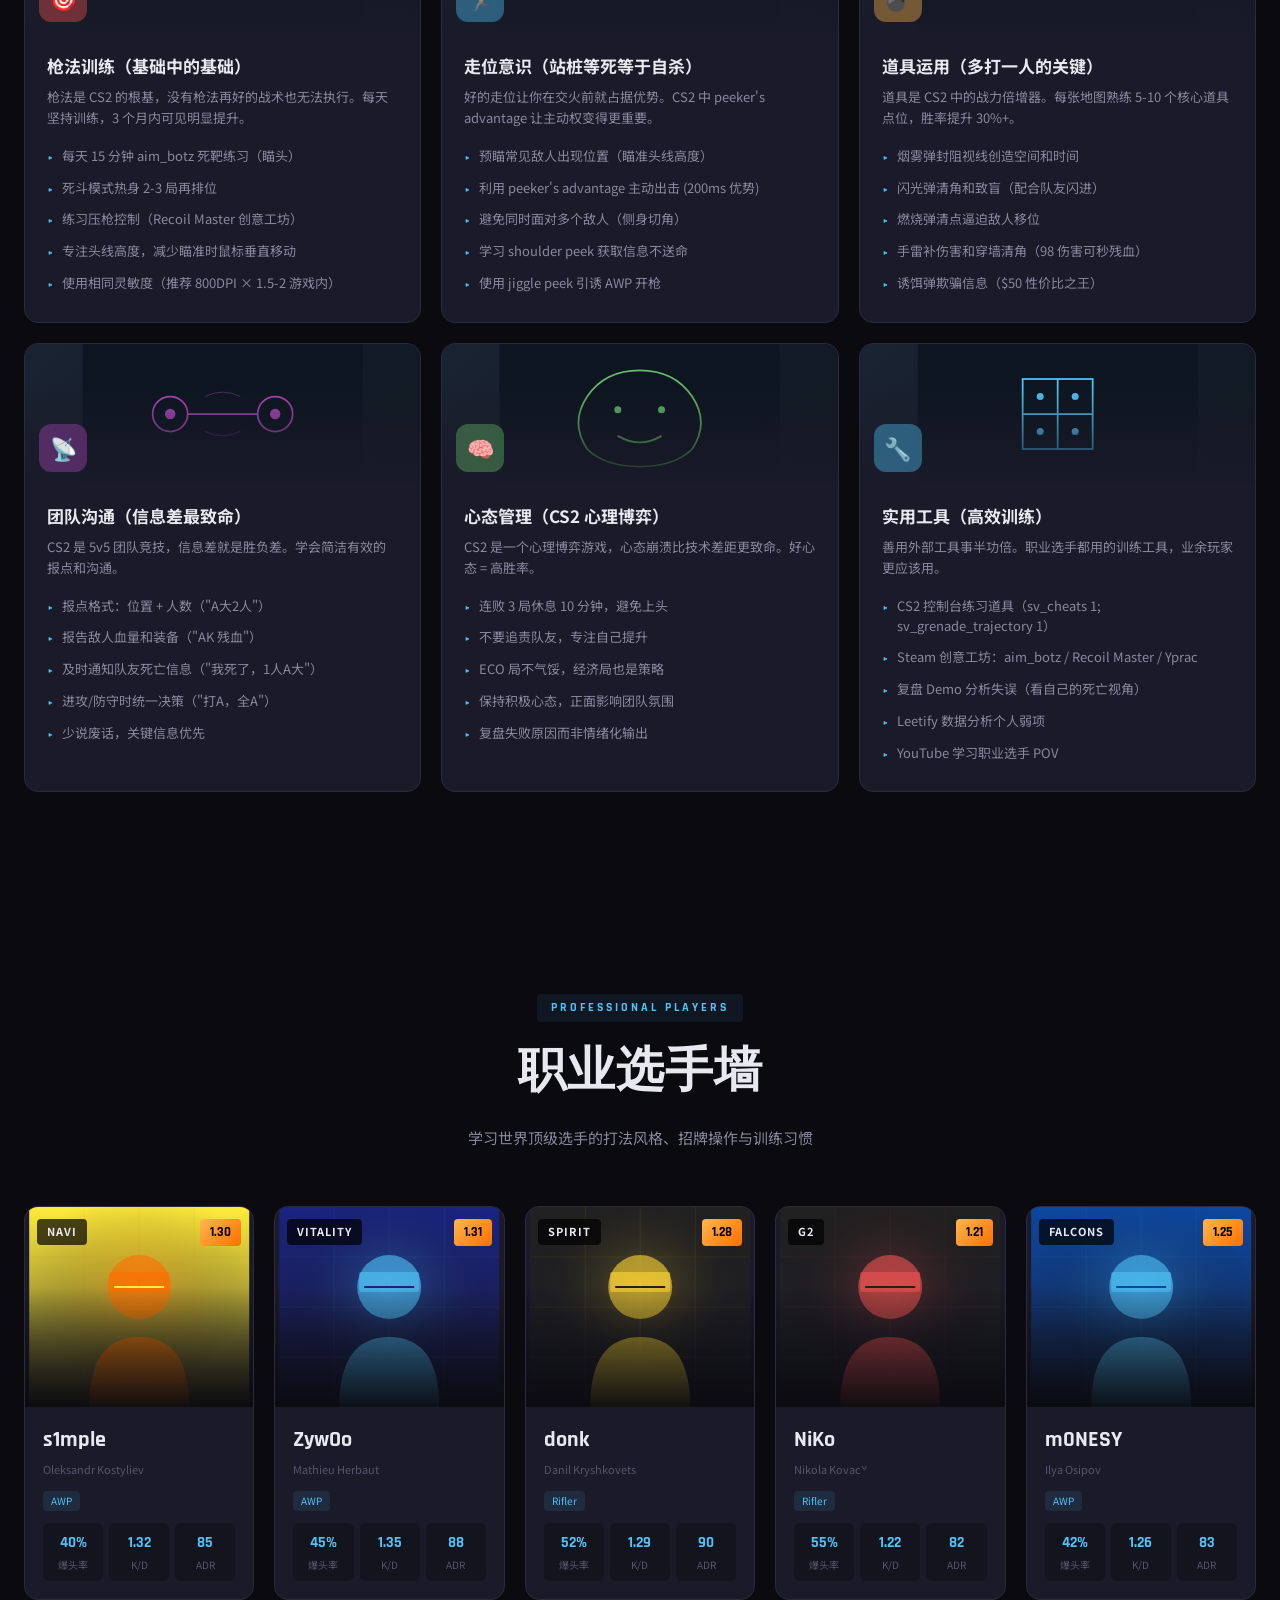
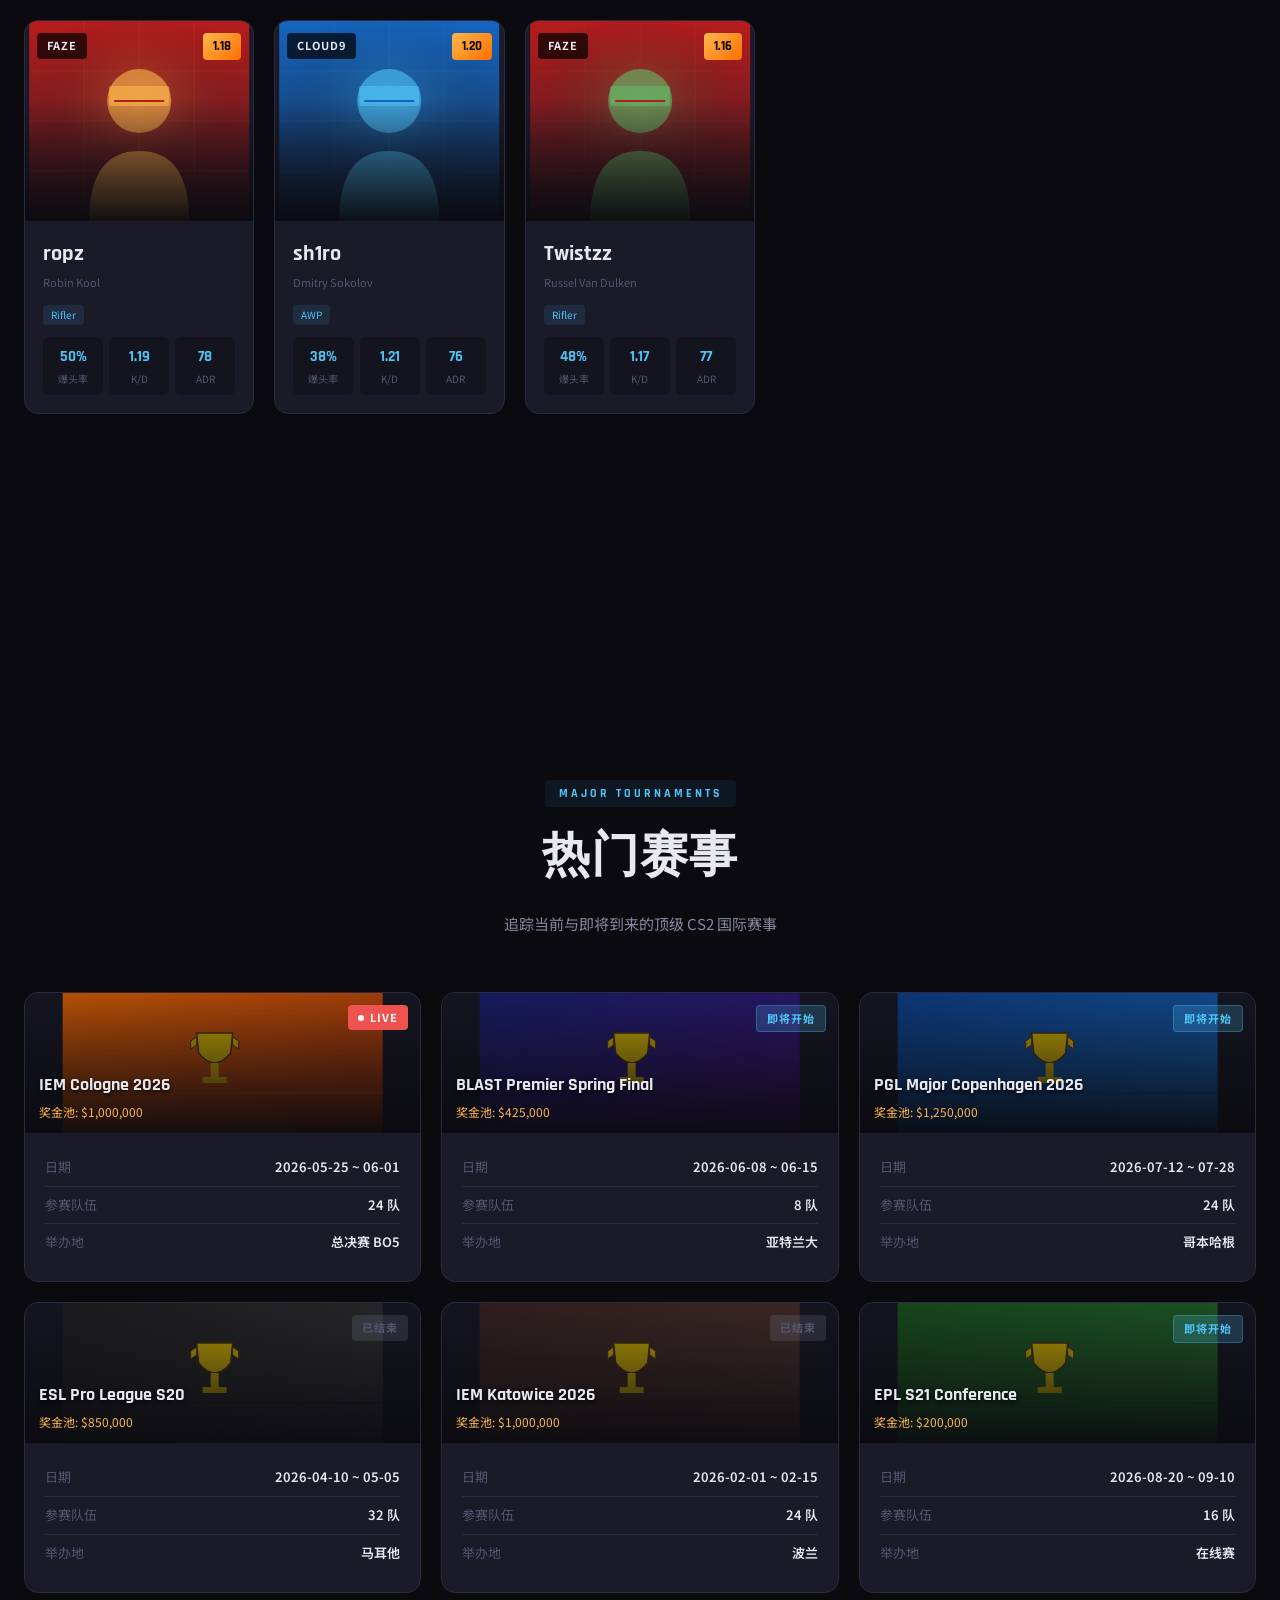
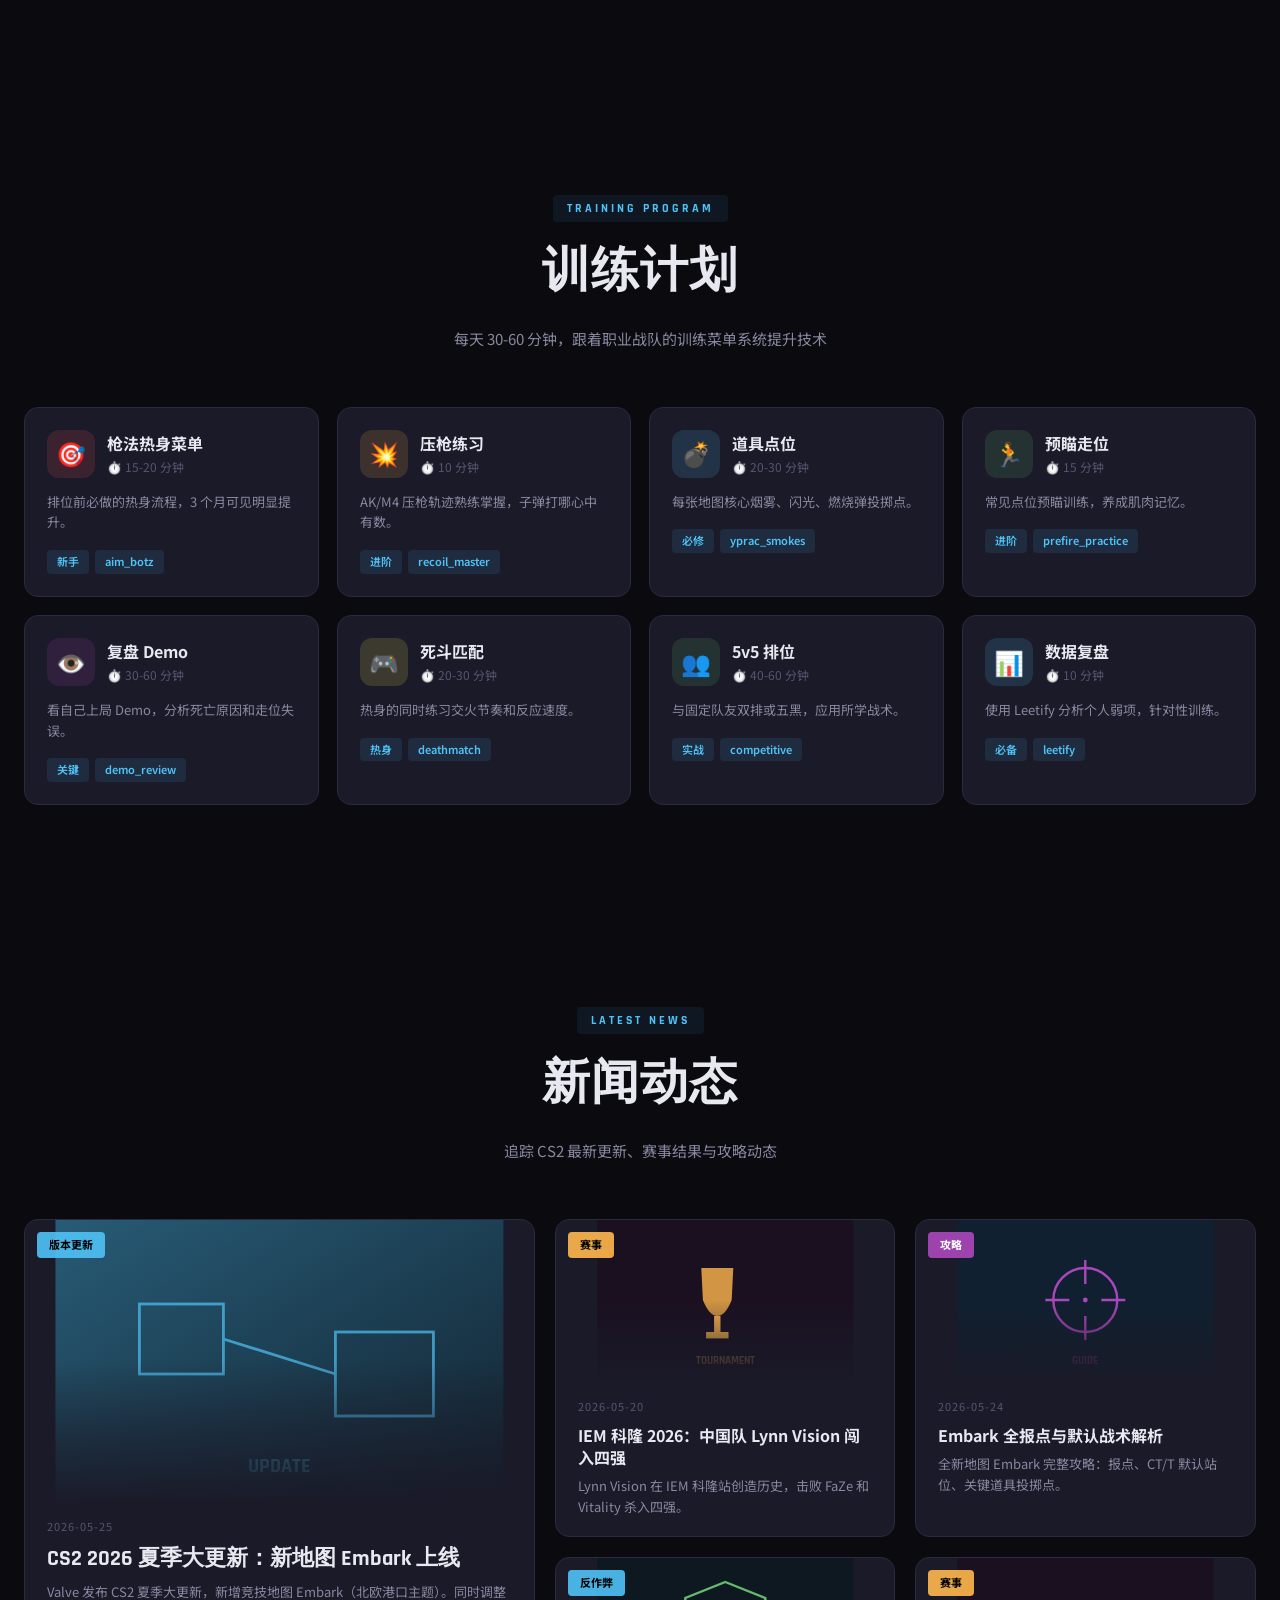
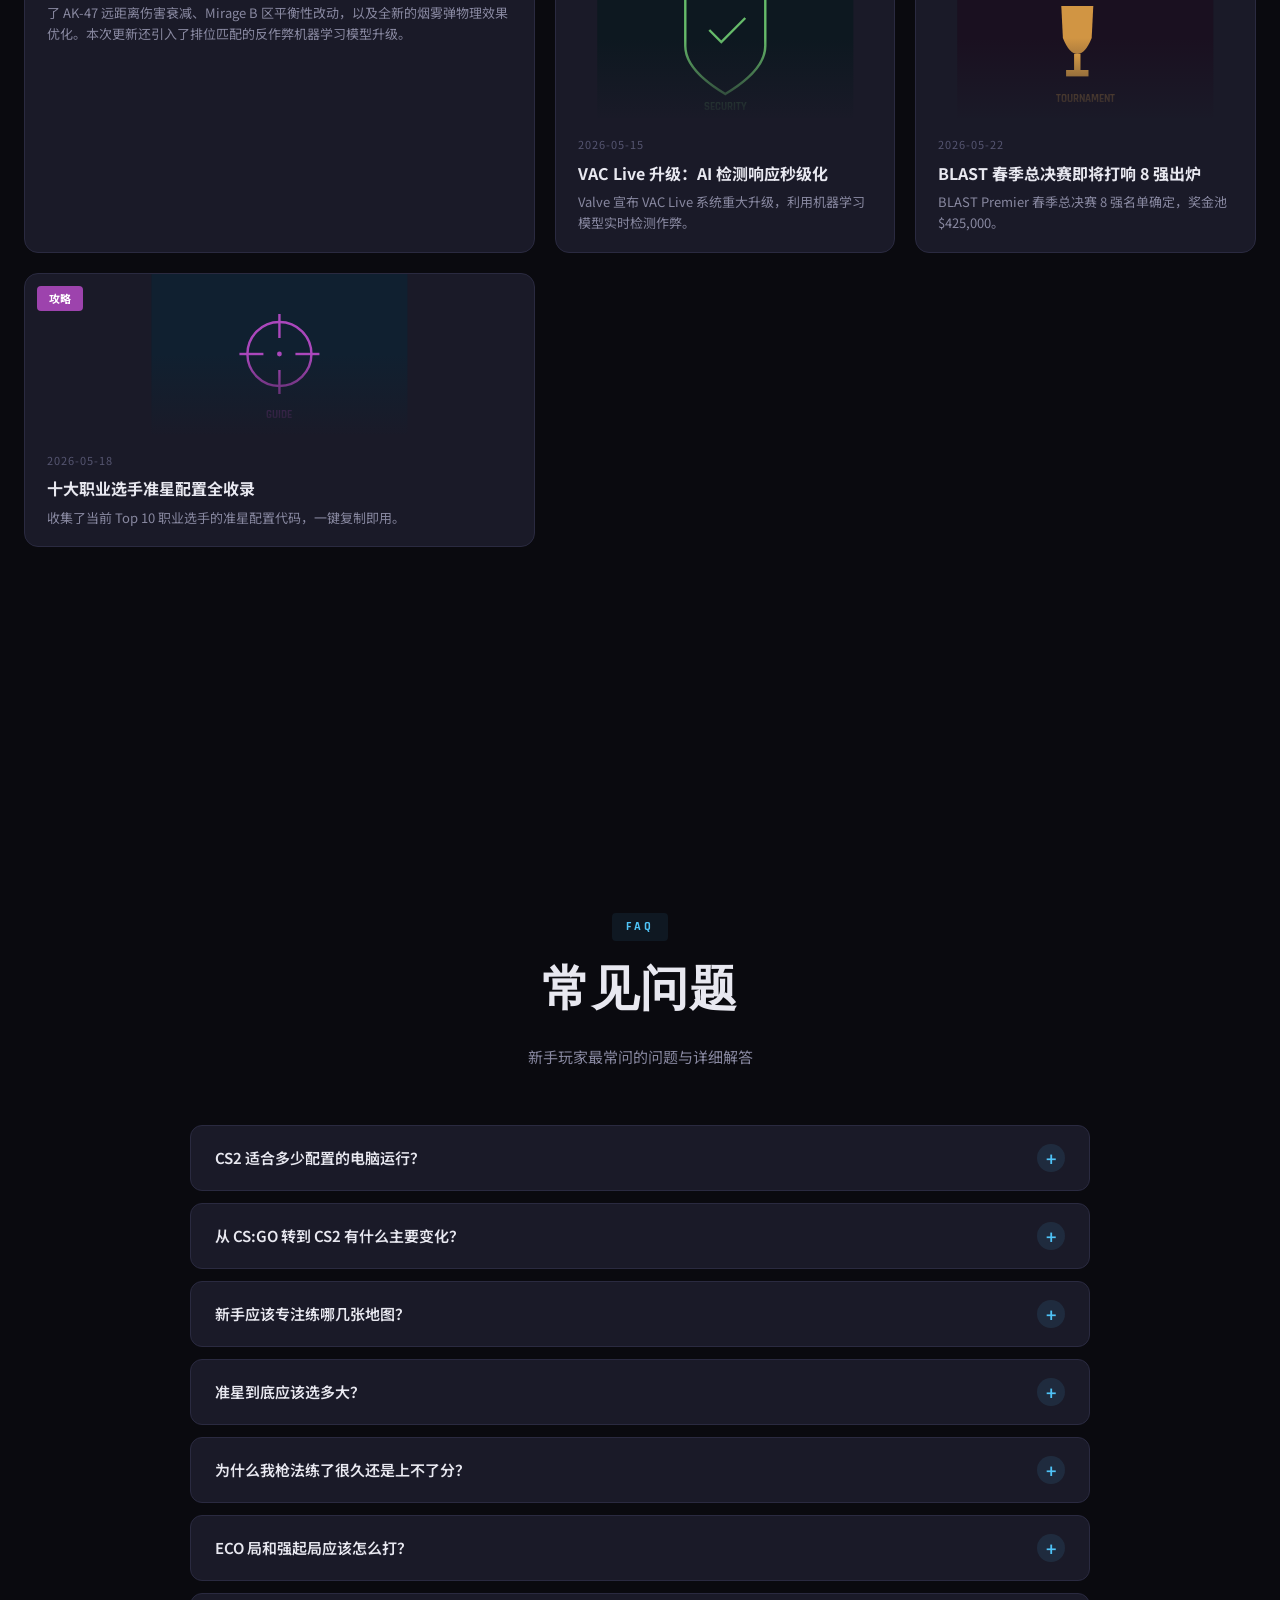
==== commit 5e1b9bfb: "fix: 替换 AdSense data-ad-slot 为真实广告单元 ID 所有 4 个广告位统一使用 slot 5446457899" ====
--- a/index.html
+++ b/index.html
@@ -124,7 +124,7 @@
   <ins class="adsbygoogle"
        style="display:block"
        data-ad-client="ca-pub-7899710383022189"
-       data-ad-slot="XXXXXXXXXX"
+       data-ad-slot="5446457899"
        data-ad-format="auto"
        data-full-width-responsive="true"></ins>
   <script>(adsbygoogle = window.adsbygoogle || []).push({});</script>
@@ -154,7 +154,7 @@
   <ins class="adsbygoogle"
        style="display:block"
        data-ad-client="ca-pub-7899710383022189"
-       data-ad-slot="XXXXXXXXXX"
+       data-ad-slot="5446457899"
        data-ad-format="auto"
        data-full-width-responsive="true"></ins>
   <script>(adsbygoogle = window.adsbygoogle || []).push({});</script>
@@ -323,7 +323,7 @@
   <ins class="adsbygoogle"
        style="display:block"
        data-ad-client="ca-pub-7899710383022189"
-       data-ad-slot="XXXXXXXXXX"
+       data-ad-slot="5446457899"
        data-ad-format="rectangle"
        data-full-width-responsive="true"></ins>
   <script>(adsbygoogle = window.adsbygoogle || []).push({});</script>
@@ -361,7 +361,7 @@
   <ins class="adsbygoogle"
        style="display:block"
        data-ad-client="ca-pub-7899710383022189"
-       data-ad-slot="XXXXXXXXXX"
+       data-ad-slot="5446457899"
        data-ad-format="auto"
        data-full-width-responsive="true"></ins>
   <script>(adsbygoogle = window.adsbygoogle || []).push({});</script>
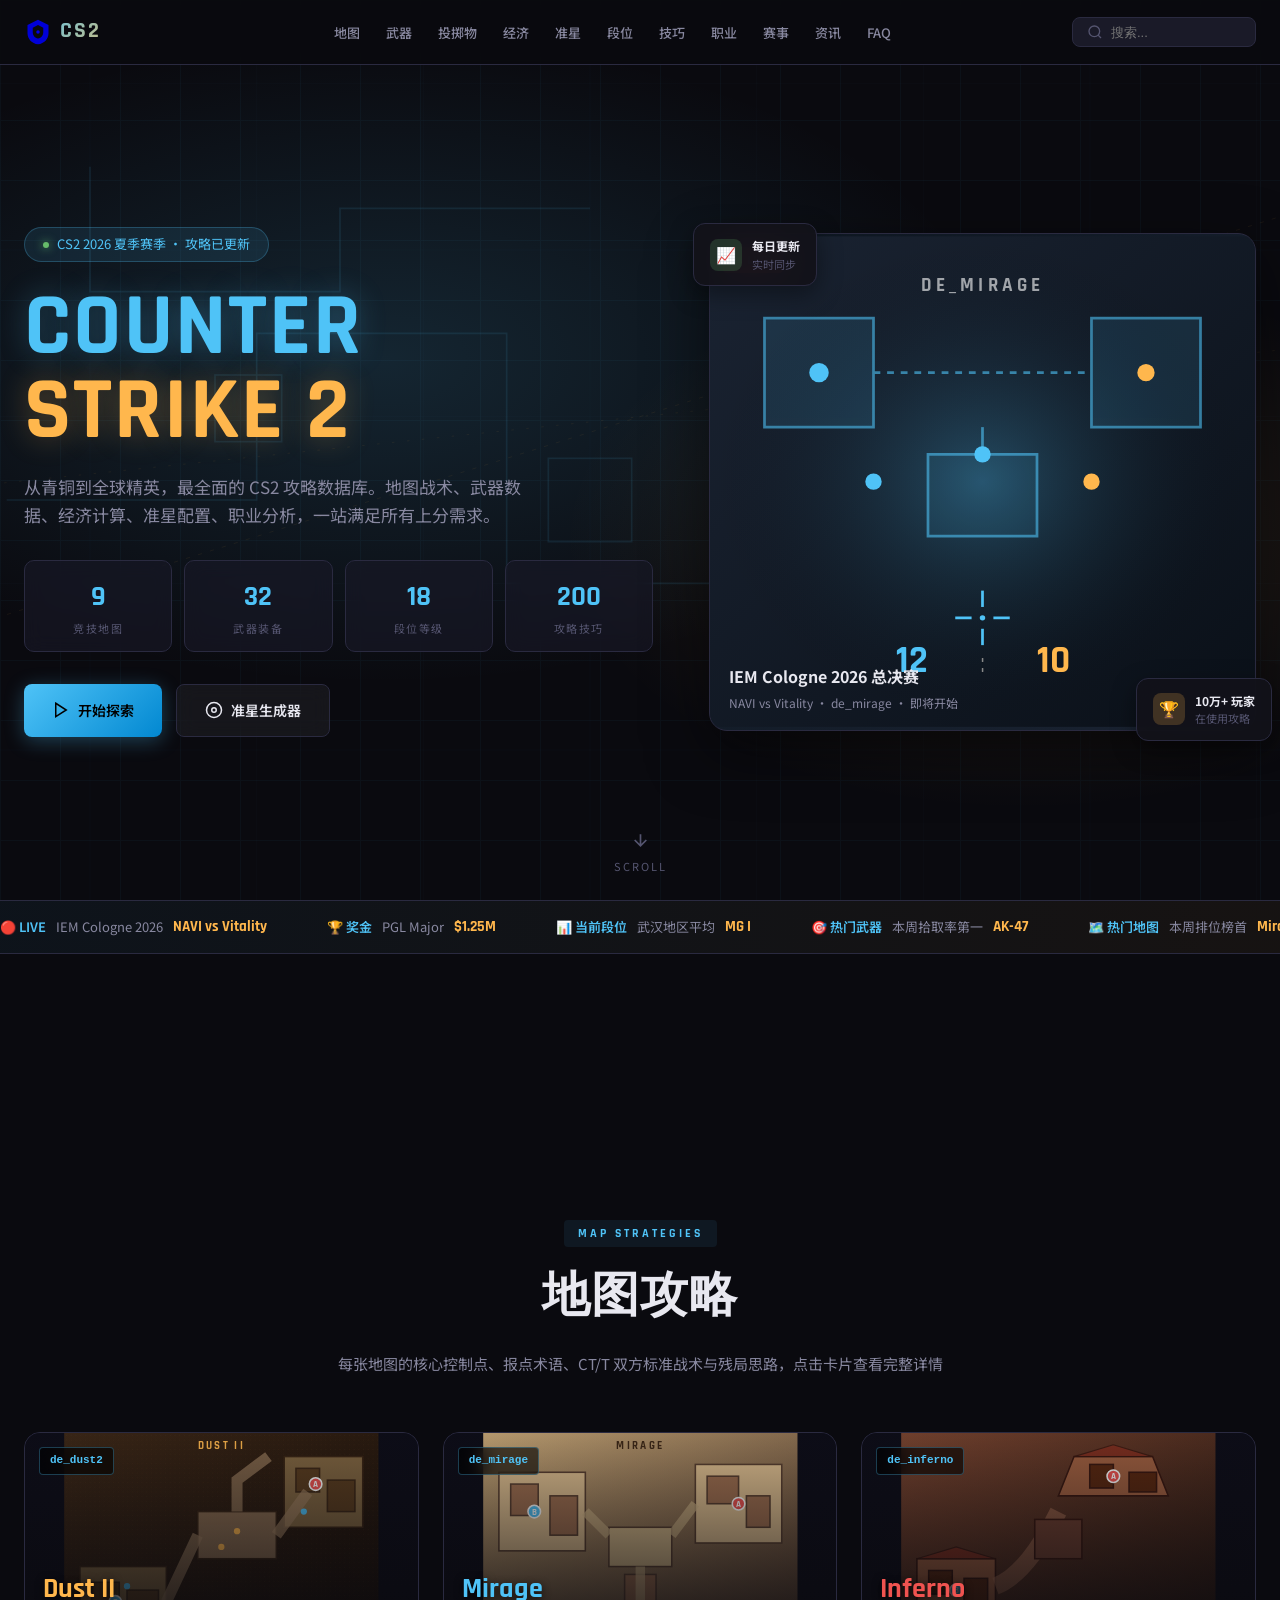
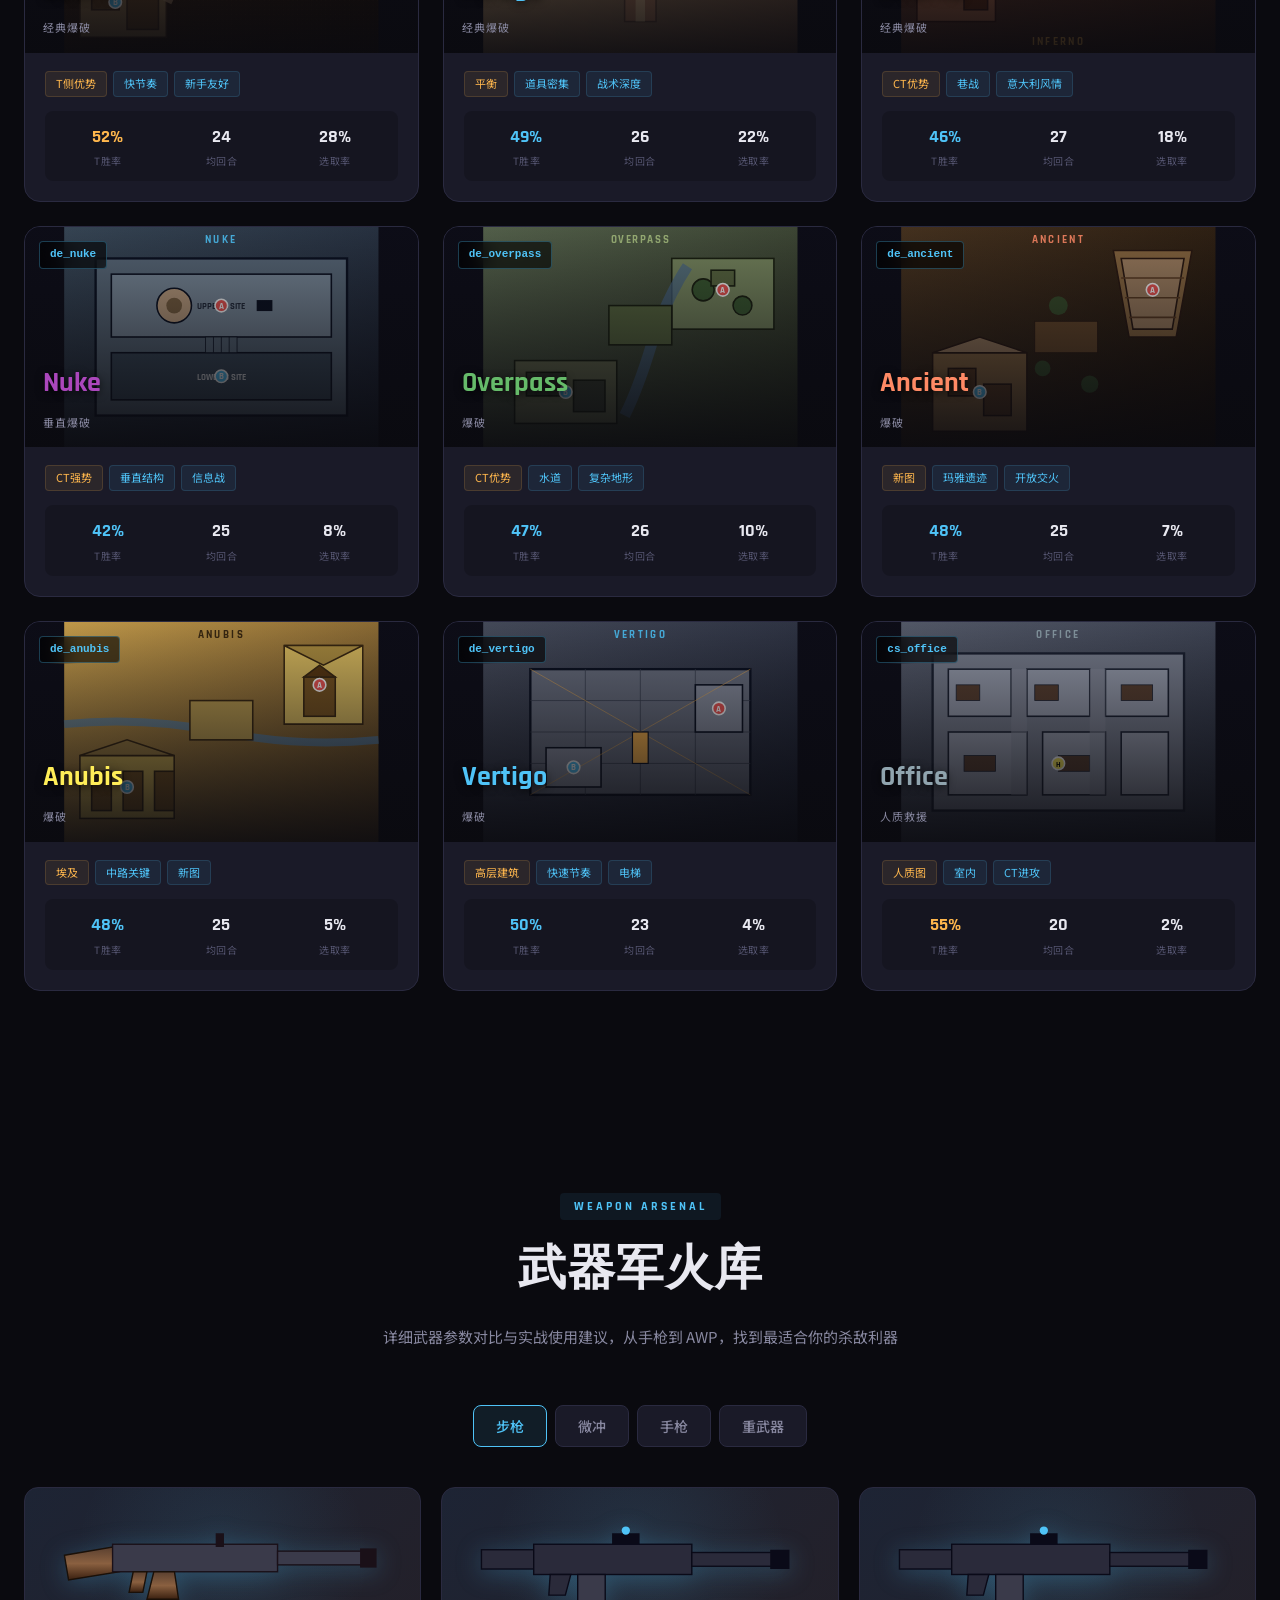
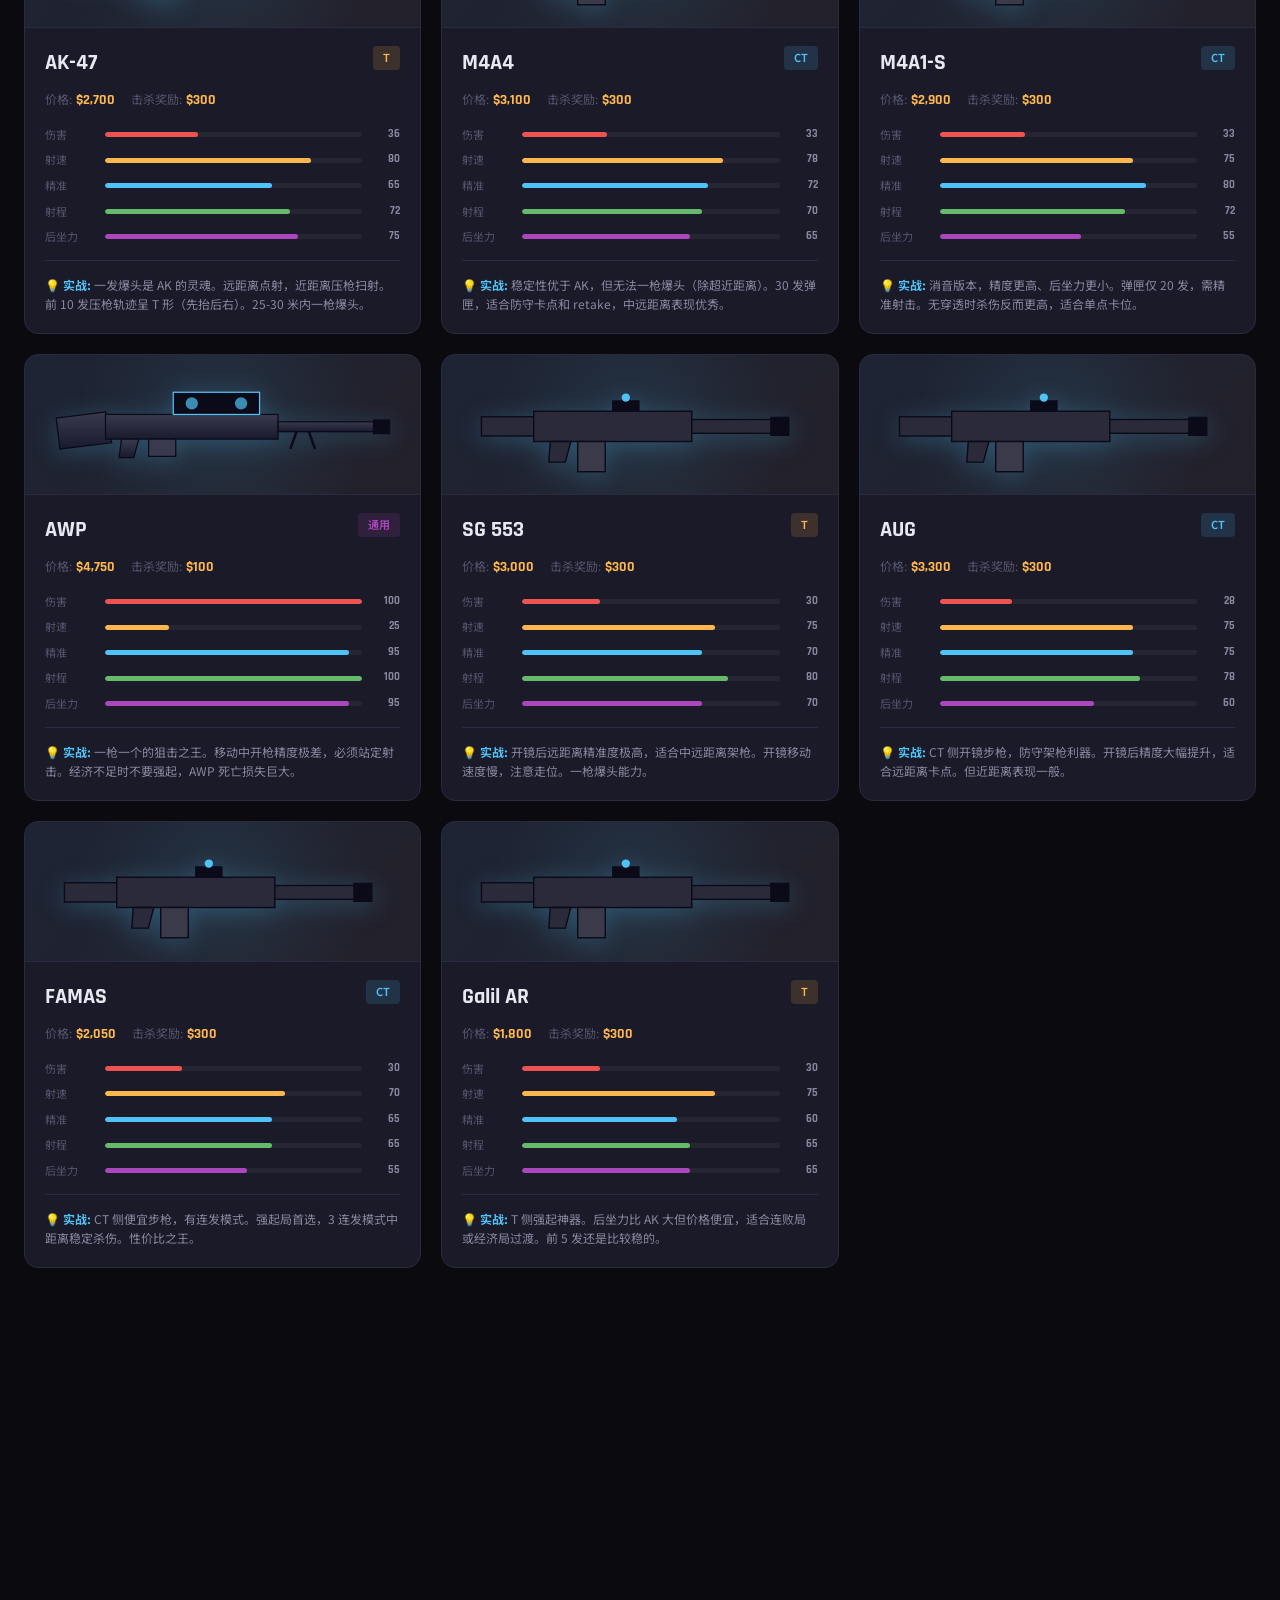
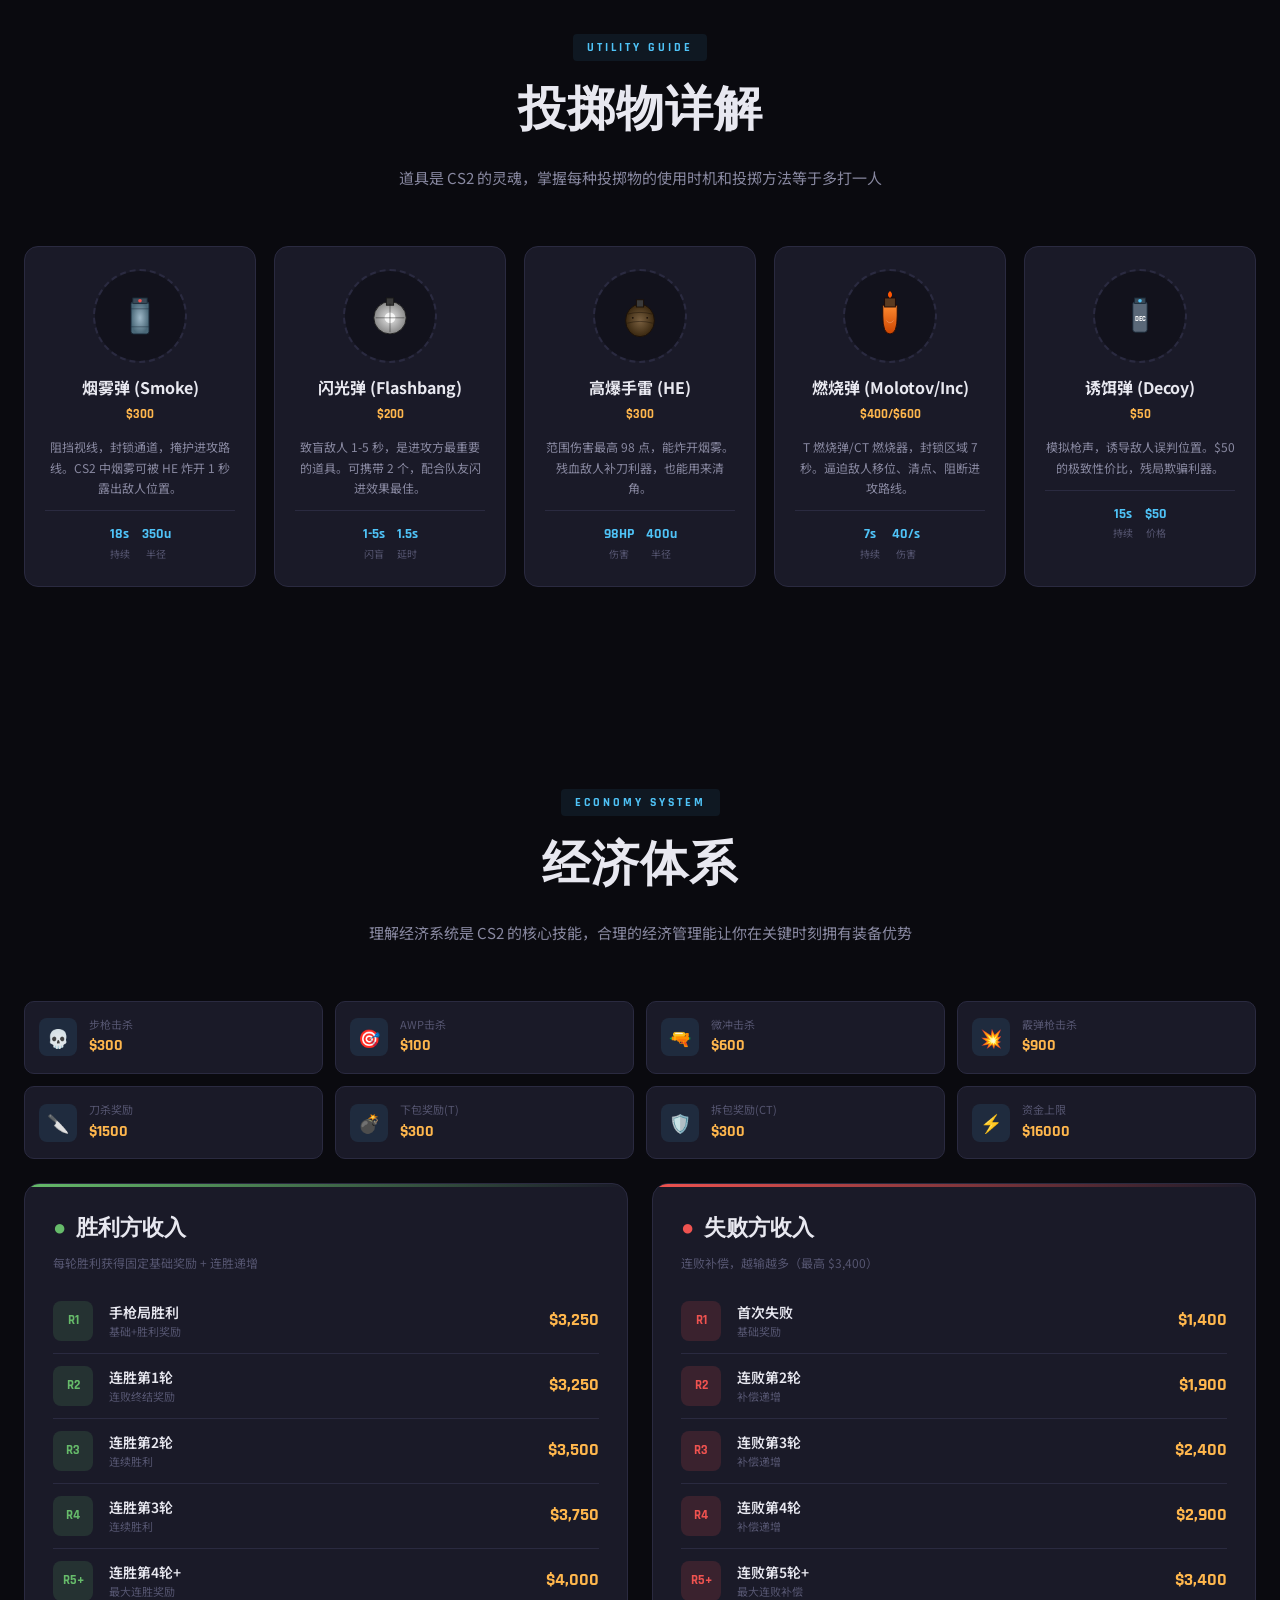
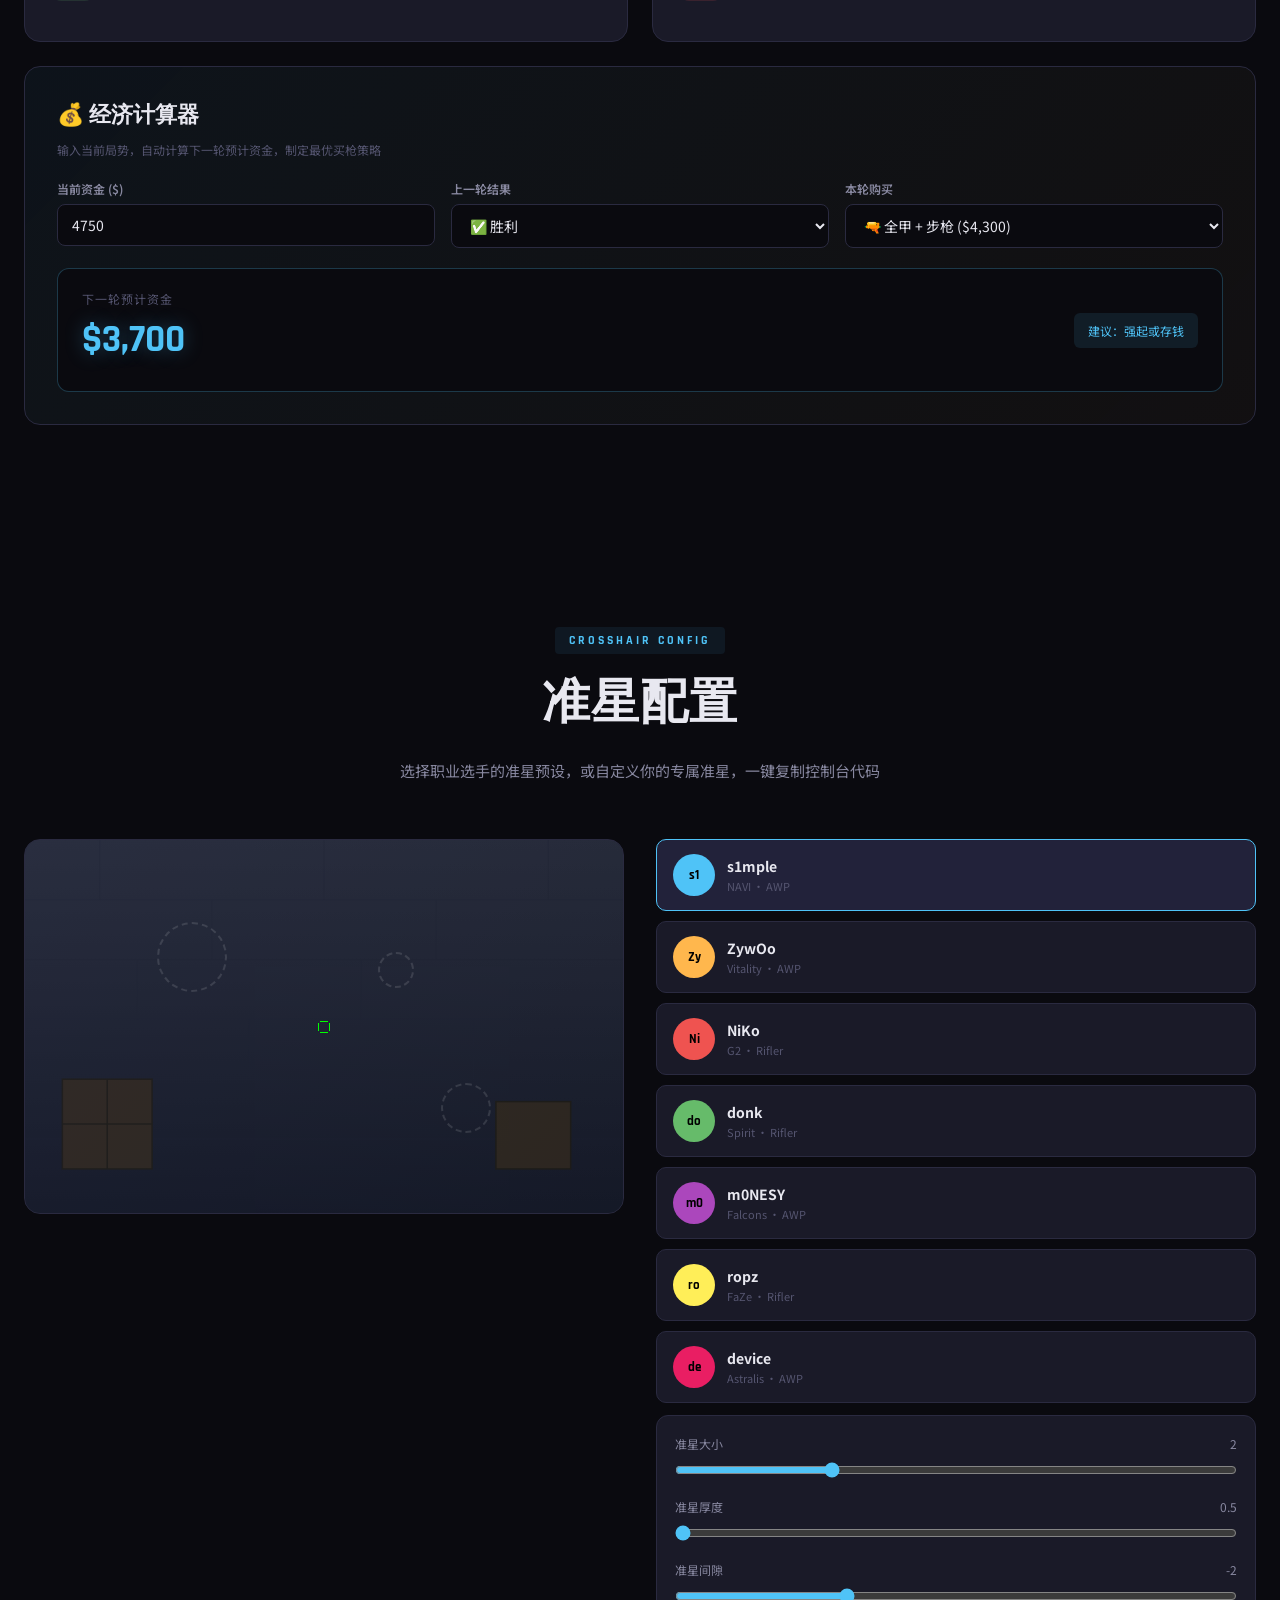
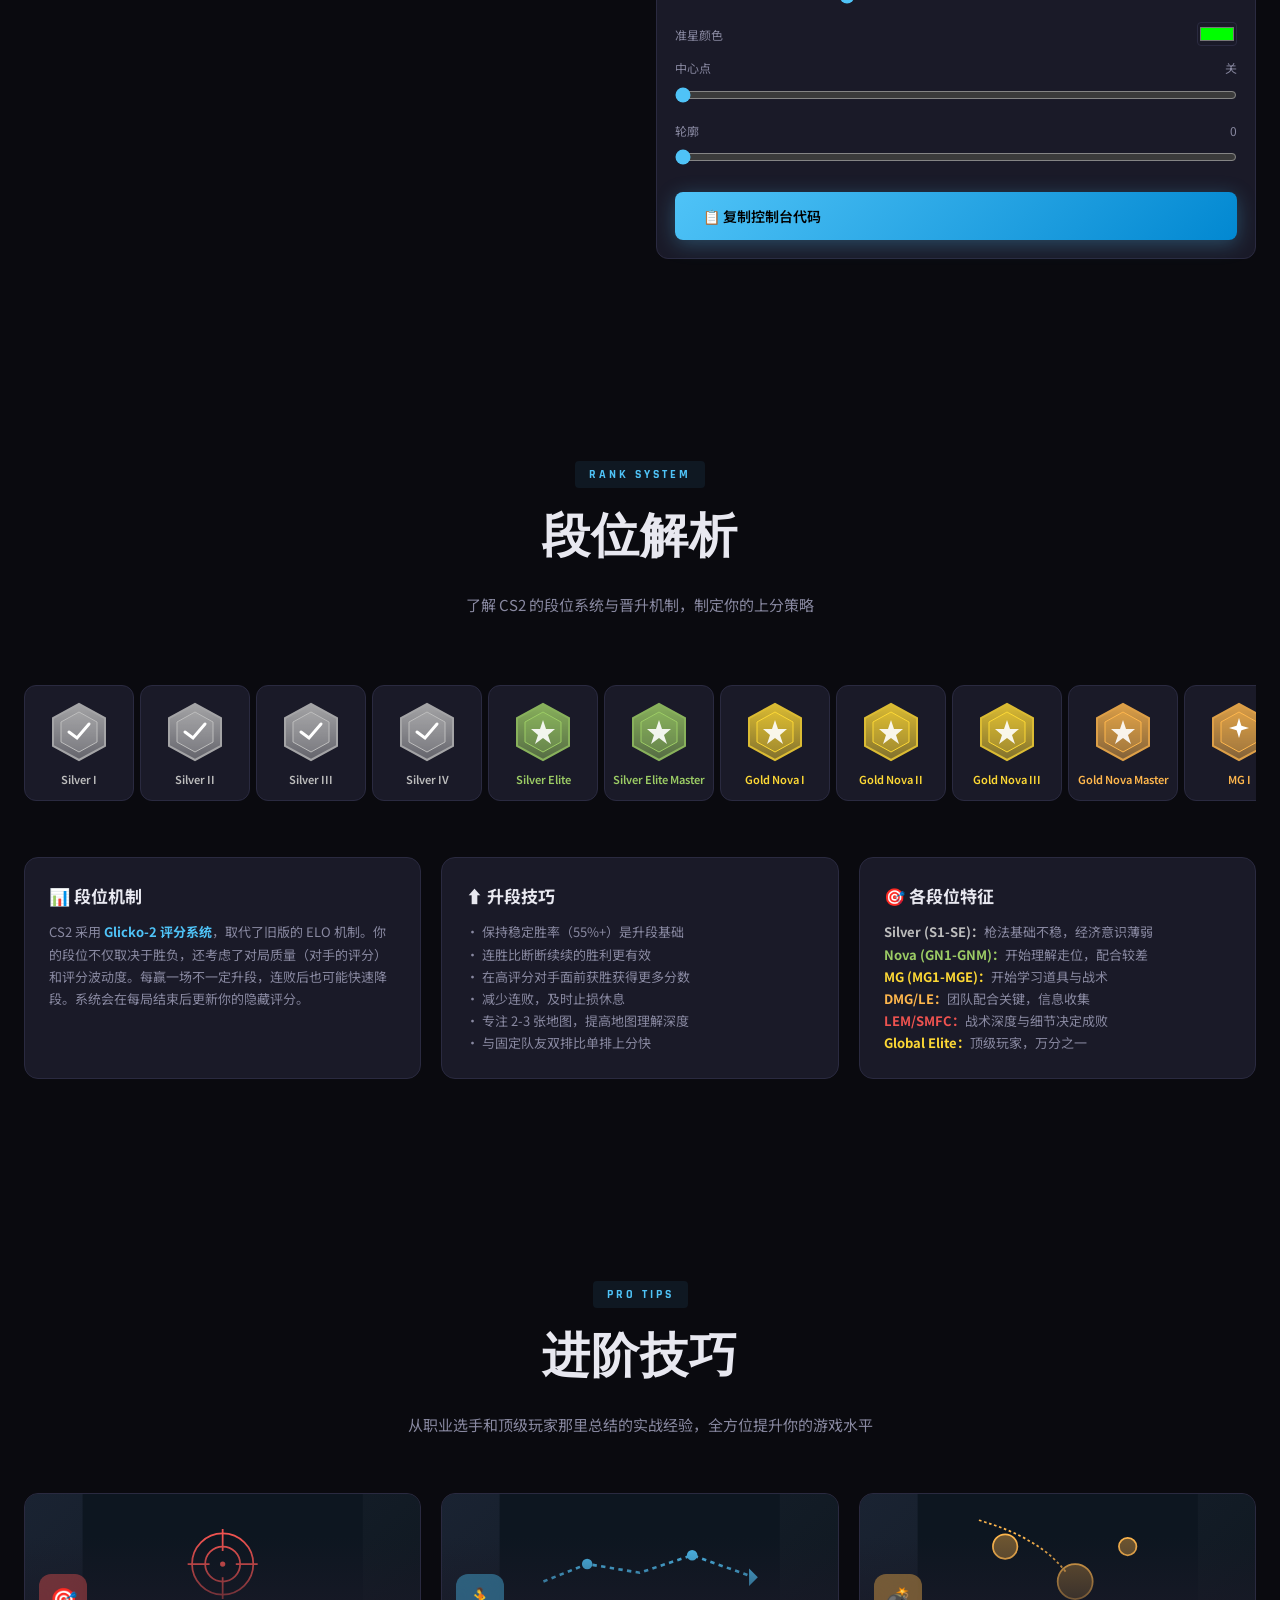
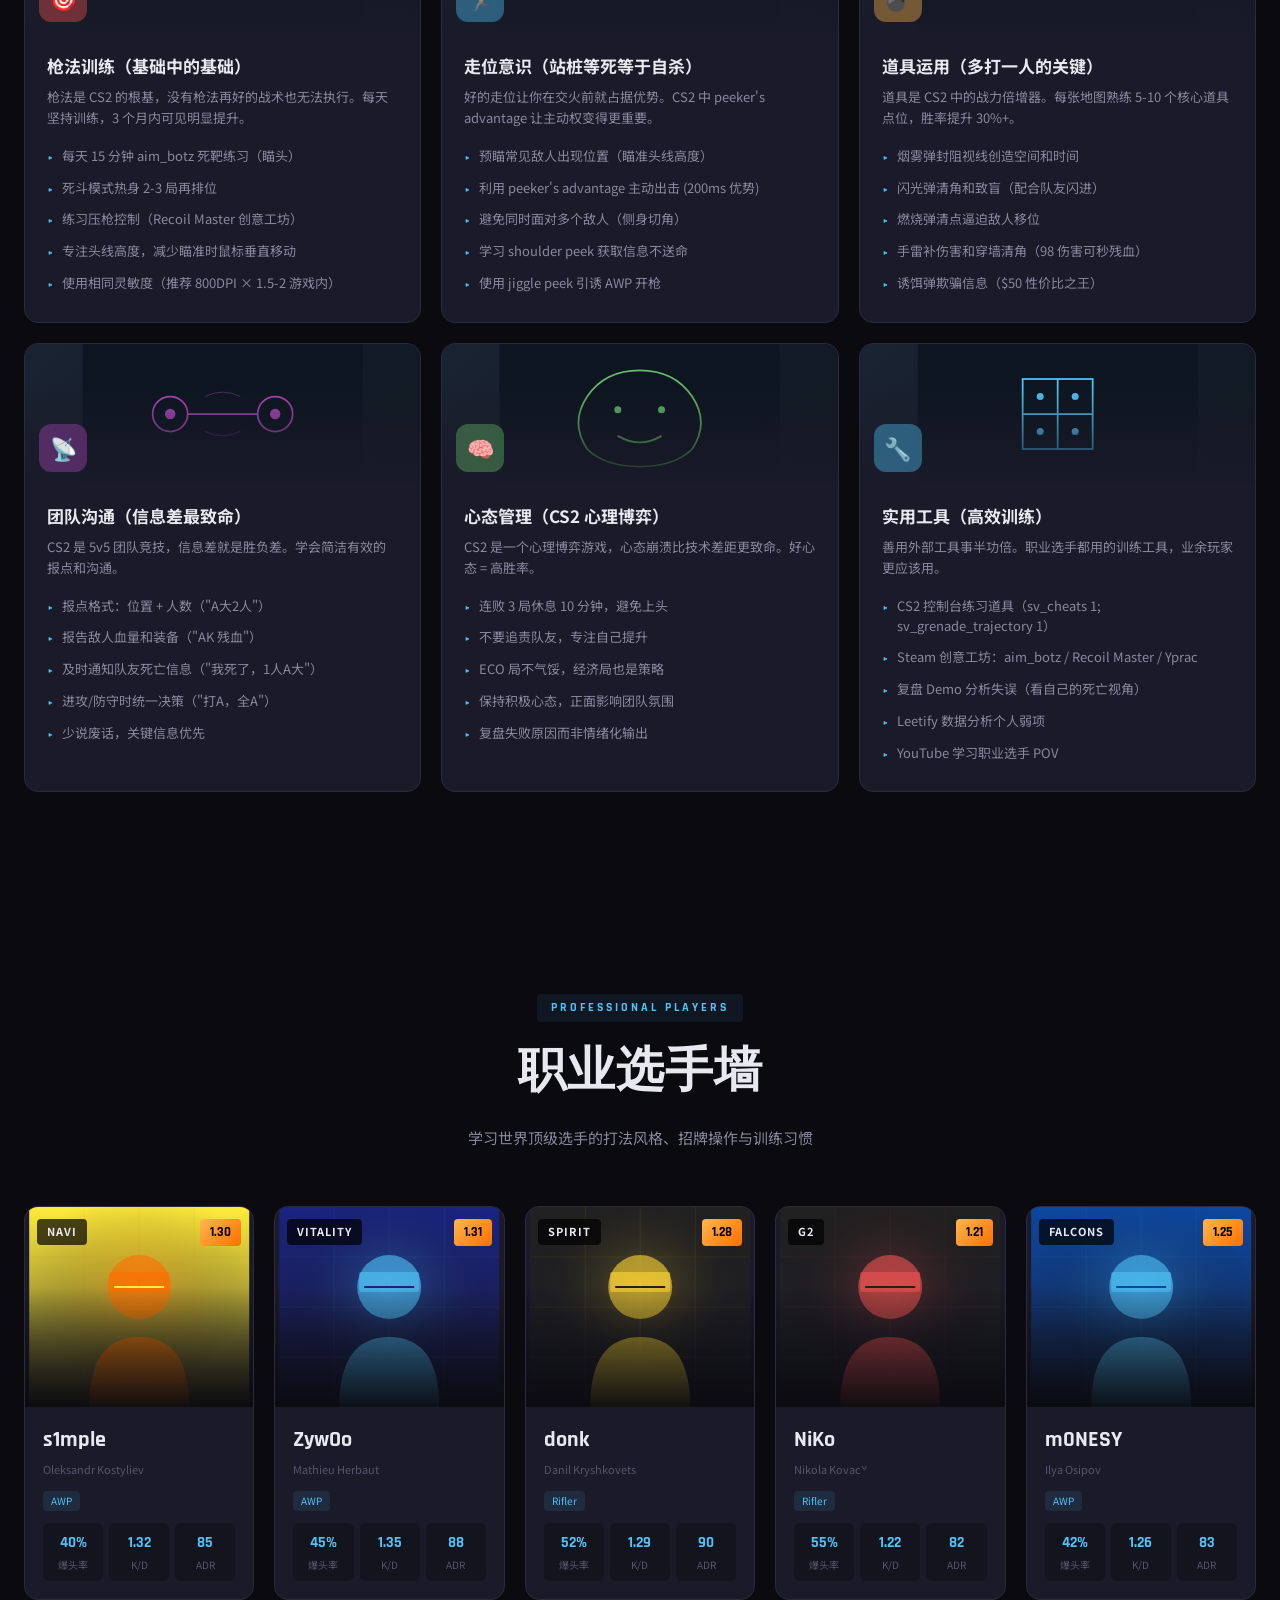
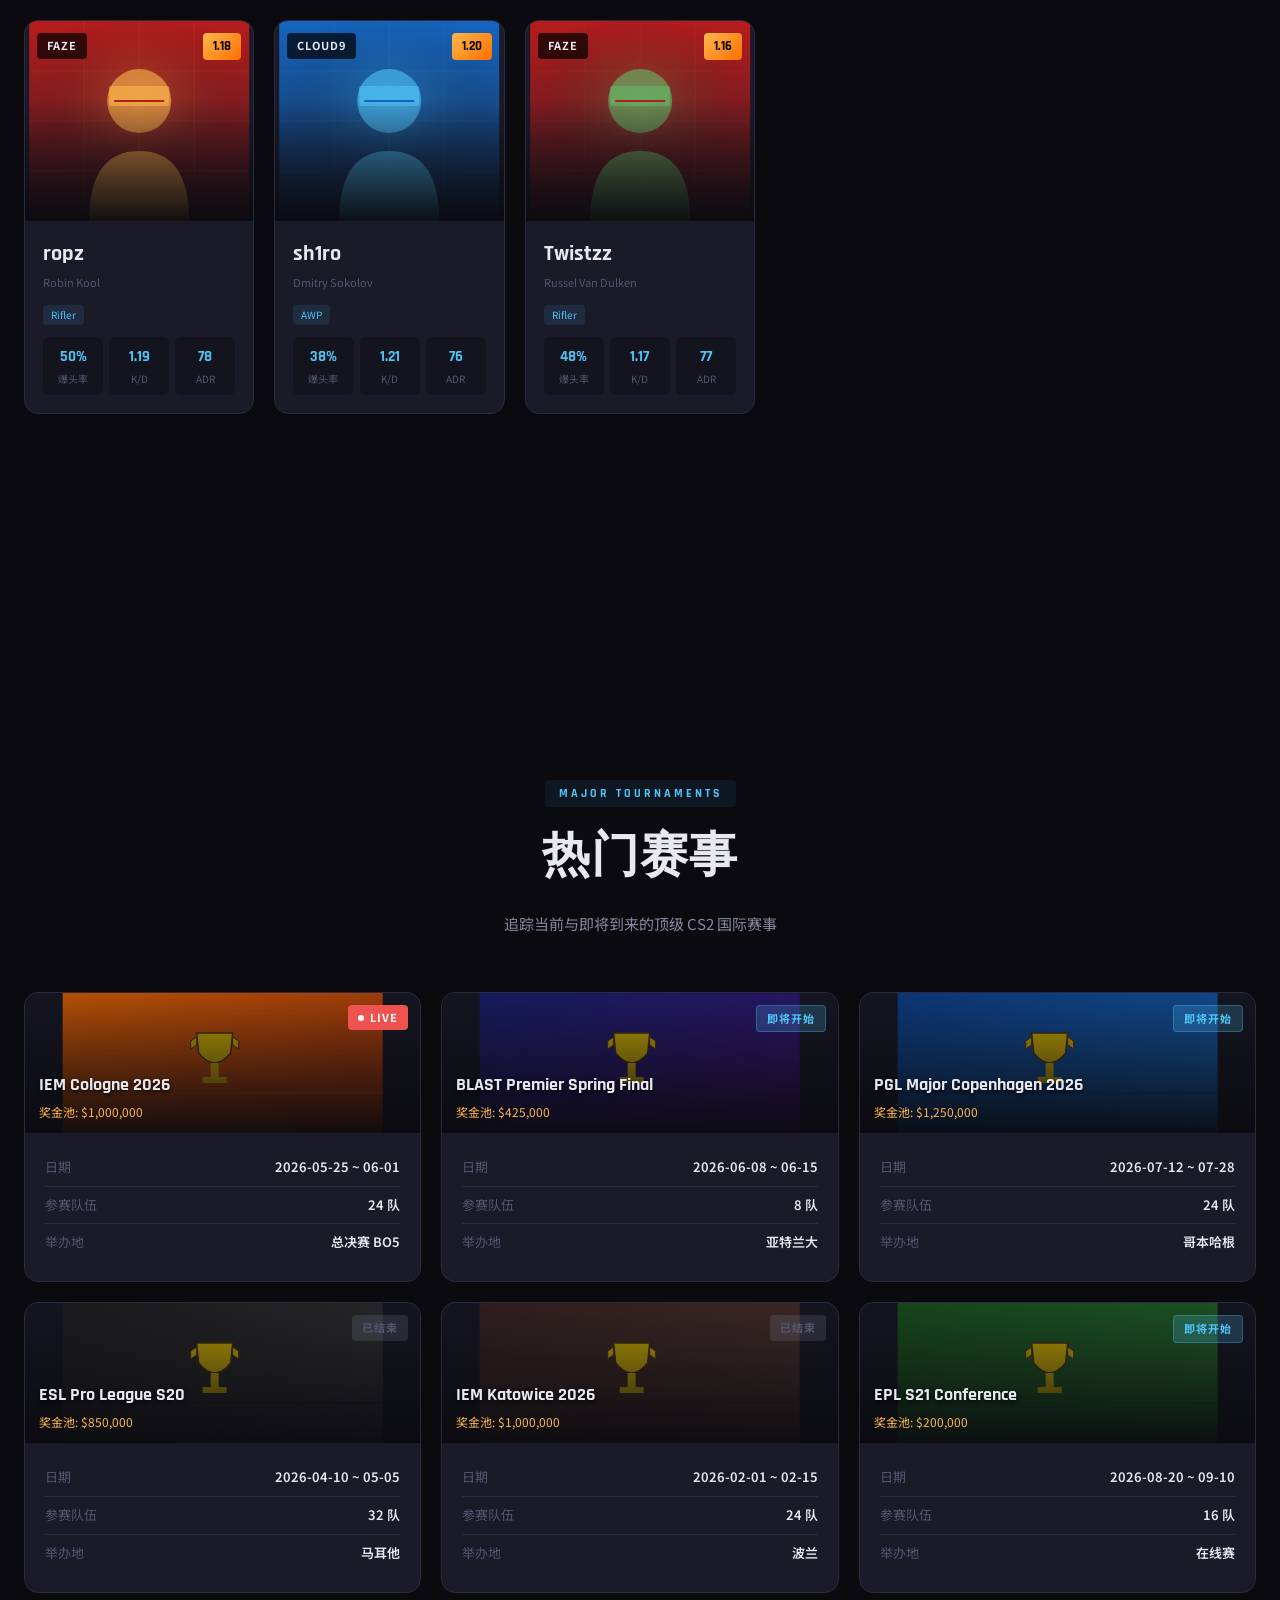
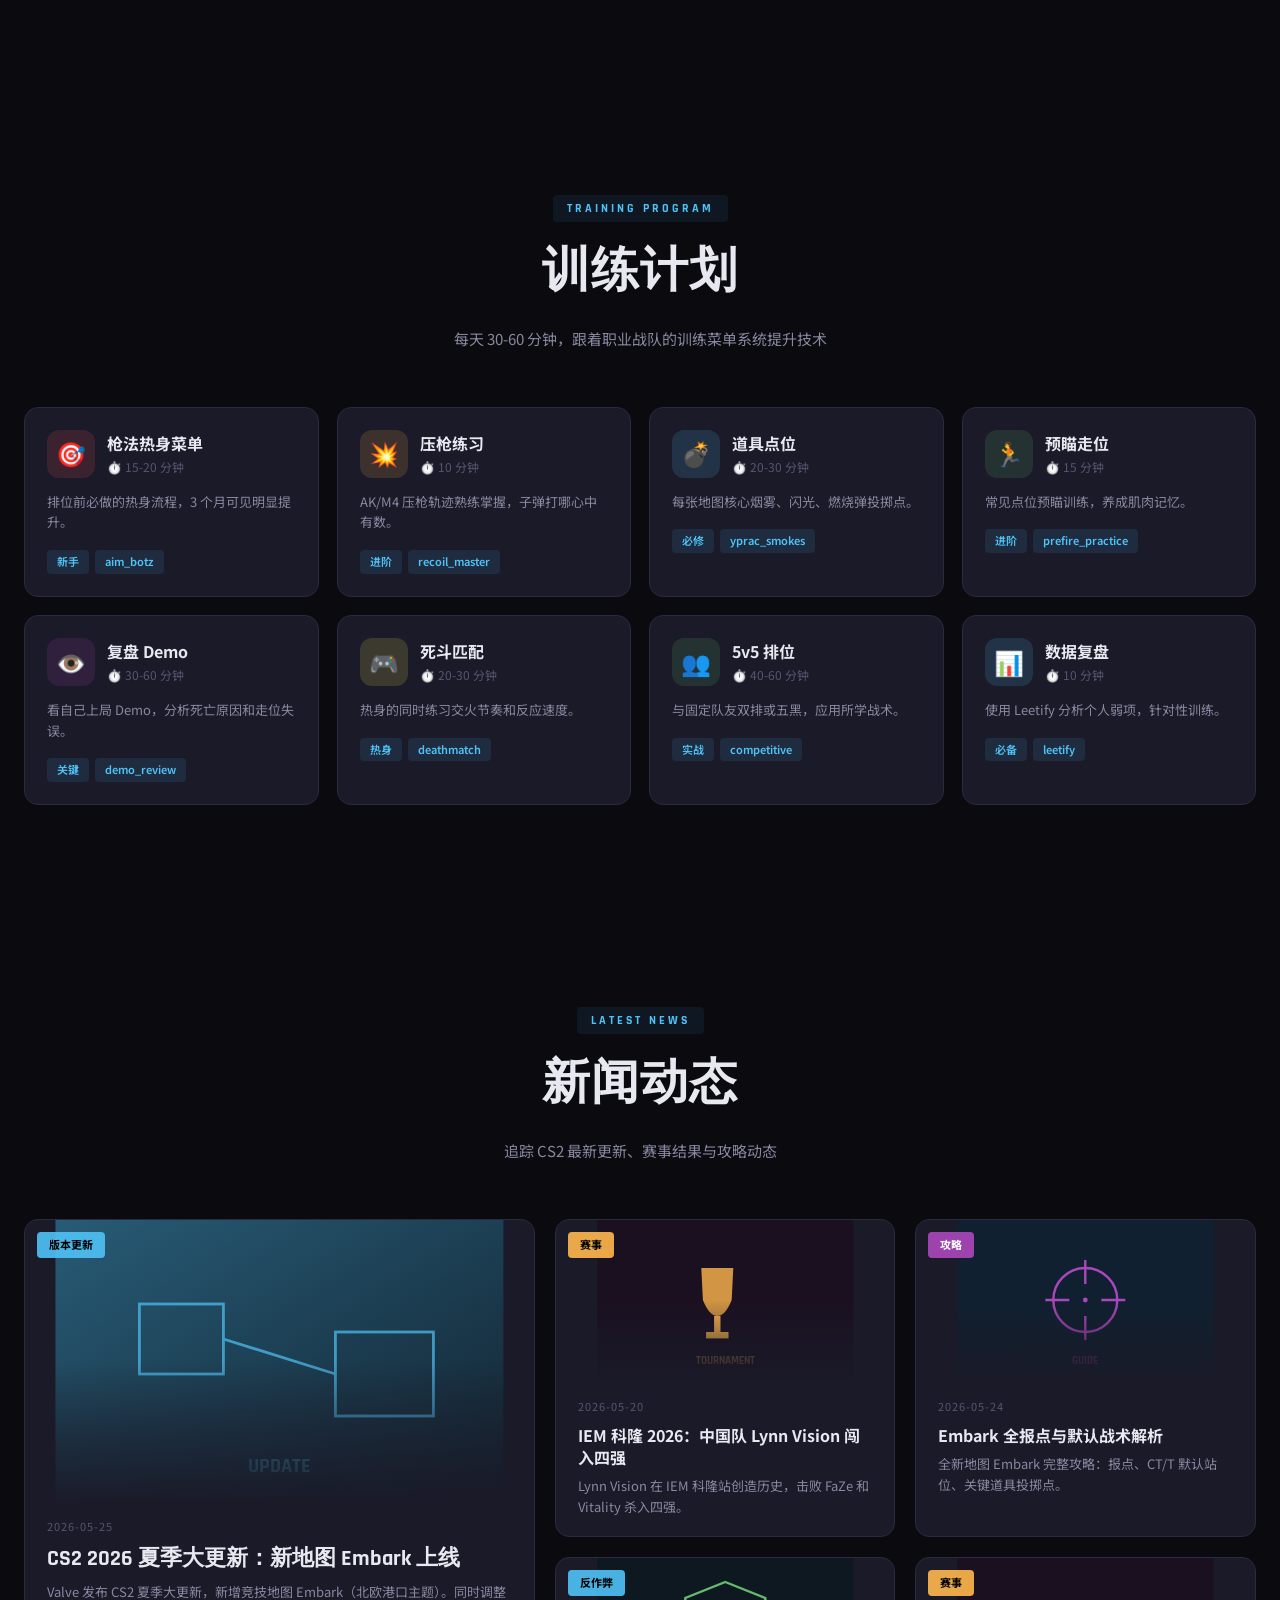
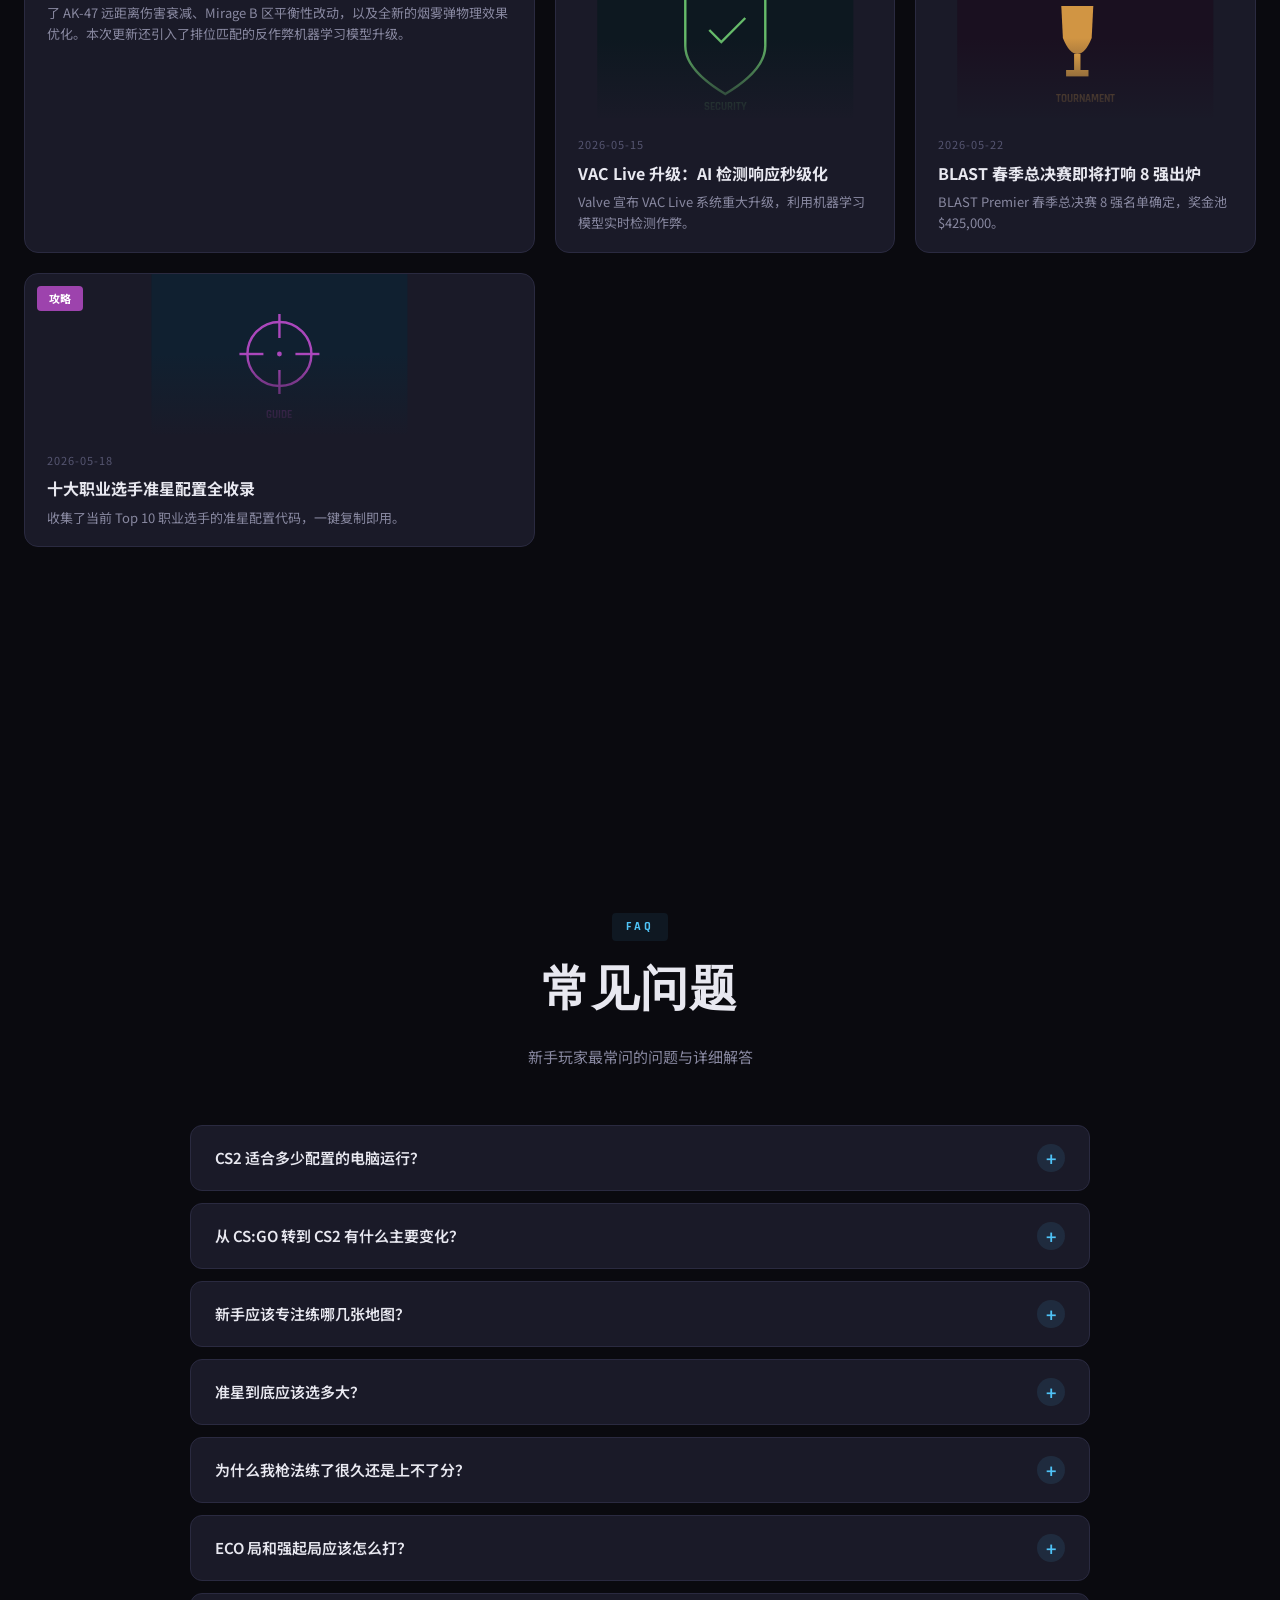
==== commit 2621568e: "SEO: 完善搜索引擎优化 - 修复 og-image.jpg → og-image.svg（真实文件） - 新增 og:image:width/height/alt、twitter:image:al" ====
--- a/index.html
+++ b/index.html
@@ -2,9 +2,47 @@
 <html lang="zh-CN">
 <head>
 <meta charset="UTF-8">
+<meta http-equiv="X-UA-Compatible" content="IE=edge">
 <meta name="viewport" content="width=device-width, initial-scale=1.0">
-<title>CS2 TACTICS — 反恐精英2 终极攻略站</title>
-<link rel="stylesheet" href="styles.css">
+<title>CS2 攻略站 | Counter-Strike 2 地图/武器/经济/准星全解析</title>
+<meta name="description" content="CS2（Counter-Strike 2）终极中文攻略站。涵盖全部9张竞技地图攻略、32把武器数据对比、投掷物使用技巧、经济系统计算、职业选手准星配置、段位晋升指南。免费在线准星生成器，一键复制控制台代码。">
+<meta name="keywords" content="CS2, Counter-Strike 2, CS2攻略, CS2地图攻略, CS2武器数据, CS2经济系统, CS2准星设置, CS2段位, CS2职业选手, CS2投掷物, CS2训练计划, CS2赛事">
+<meta name="author" content="CS2 TACTICS">
+<meta name="robots" content="index, follow, max-image-preview:large, max-snippet:-1, max-video-preview:-1">
+<meta name="googlebot" content="index, follow, max-image-preview:large, max-snippet:-1">
+<meta name="language" content="zh-CN">
+<meta name="theme-color" content="#0a0a1a">
+<meta name="copyright" content="CS2 TACTICS 2026">
+<link rel="canonical" href="https://counter-strike-2-tactics.vercel.app/">
+<link rel="alternate" hreflang="zh-CN" href="https://counter-strike-2-tactics.vercel.app/">
+<link rel="alternate" hreflang="x-default" href="https://counter-strike-2-tactics.vercel.app/">
+
+<!-- DNS Prefetch & Preconnect -->
+<link rel="preconnect" href="https://pagead2.googlesyndication.com">
+<link rel="preconnect" href="https://www.googletagmanager.com">
+<link rel="dns-prefetch" href="https://pagead2.googlesyndication.com">
+
+<!-- Open Graph / Facebook -->
+<meta property="og:type" content="website">
+<meta property="og:url" content="https://counter-strike-2-tactics.vercel.app/">
+<meta property="og:title" content="CS2 攻略站 | Counter-Strike 2 终极中文攻略">
+<meta property="og:description" content="从青铜到全球精英，最全面的 CS2 攻略数据库。地图战术、武器数据、经济计算、准星配置、职业分析，一站满足所有上分需求。">
+<meta property="og:image" content="https://counter-strike-2-tactics.vercel.app/og-image.svg">
+  <meta property="og:image:width" content="1200">
+  <meta property="og:image:height" content="630">
+  <meta property="og:image:alt" content="CS2 攻略站 - Counter-Strike 2 中文攻略">
+<meta property="og:site_name" content="CS2 TACTICS">
+<meta property="og:locale" content="zh_CN">
+
+<!-- Twitter Card -->
+<meta name="twitter:card" content="summary_large_image">
+<meta name="twitter:url" content="https://counter-strike-2-tactics.vercel.app/">
+<meta name="twitter:title" content="CS2 攻略站 | Counter-Strike 2 终极中文攻略">
+<meta name="twitter:description" content="CS2 地图/武器/经济/准星全解析，免费在线准星生成器。">
+<meta name="twitter:image" content="https://counter-strike-2-tactics.vercel.app/og-image.svg">
+<meta name="twitter:image:alt" content="CS2 攻略站预览图">
+
+<!-- Google AdSense -->
 <script async src="https://pagead2.googlesyndication.com/pagead/js/adsbygoogle.js?client=ca-pub-7899710383022189"
      crossorigin="anonymous"></script>
 <script>
@@ -12,6 +50,80 @@
     google_ad_client: "ca-pub-7899710383022189",
     enable_page_level_ads: true
   });
+</script>
+
+<!-- Google tag (gtag.js) - 备用，需要时启用
+<script async src="https://www.googletagmanager.com/gtag/js?id=G-XXXXXXXXXX"></script>
+<script>
+  window.dataLayer = window.dataLayer || [];
+  function gtag(){dataLayer.push(arguments);}
+  gtag('js', new Date());
+  gtag('config', 'G-XXXXXXXXXX');
+</script>
+-->
+
+<link rel="stylesheet" href="styles.css">
+
+<!-- JSON-LD 结构化数据 -->
+<script type="application/ld+json">
+{
+  "@context": "https://schema.org",
+  "@type": "WebSite",
+  "name": "CS2 TACTICS",
+  "alternateName": ["CS2 攻略站", "Counter-Strike 2 中文攻略"],
+  "url": "https://counter-strike-2-tactics.vercel.app/",
+  "description": "Counter-Strike 2 终极中文攻略站，涵盖地图、武器、经济、准星等全方位攻略数据。",
+  "inLanguage": "zh-CN",
+  "potentialAction": {
+    "@type": "SearchAction",
+    "target": "https://counter-strike-2-tactics.vercel.app/#search?q={search_term_string}",
+    "query-input": "required name=search_term_string"
+  }
+}
+</script>
+<script type="application/ld+json">
+{
+  "@context": "https://schema.org",
+  "@type": "Organization",
+  "name": "CS2 TACTICS",
+  "url": "https://counter-strike-2-tactics.vercel.app/",
+  "logo": {
+    "@type": "ImageObject",
+    "url": "https://counter-strike-2-tactics.vercel.app/og-image.svg",
+    "width": 1200,
+    "height": 630
+  },
+  "description": "非官方 CS2 中文攻略站，致力于为中国玩家提供最详细的攻略内容。"
+}
+</script>
+
+<script type="application/ld+json">
+{
+  "@context": "https://schema.org",
+  "@type": "FAQPage",
+  "mainEntity": [
+    {
+      "@type": "Question",
+      "name": "CS2 和 CS:GO 有什么区别？",
+      "acceptedAnswer": { "@type": "Answer", "text": "CS2 采用 Source 2 引擎，画质、物理、烟雾弹系统全面升级。烟雾弹可以与手雷互动，子刷新频率让操作更精准。" }
+    },
+    {
+      "@type": "Question",
+      "name": "新手应该先练什么？",
+      "acceptedAnswer": { "@type": "Answer", "text": "先练急停（counter-strafing）和压枪，再学预瞄和道具使用。建议每天 30 分钟 Aim Lab 或创意工坊练枪图。" }
+    },
+    {
+      "@type": "Question",
+      "name": "如何提高段位？",
+      "acceptedAnswer": { "@type": "Answer", "text": "稳定胜率 55%+ 是升段基础。专注 2-3 张地图，与固定队友双排，减少连败。使用本站的段位解析和训练计划系统提升。" }
+    },
+    {
+      "@type": "Question",
+      "name": "CS2 经济系统怎么算？",
+      "acceptedAnswer": { "@type": "Answer", "text": "胜利方基础奖励 $3250，连胜递增；失败方有连败补偿，最高 $3400。本站提供经济计算器，输入当前资金自动计算下一轮预算。" }
+    }
+  ]
+}
 </script>
 </head>
 <body>
@@ -75,7 +187,7 @@
   <div class="hero-content">
     <div class="hero-left">
       <div class="hero-badge"><span class="dot"></span>CS2 2026 夏季赛季 · 攻略已更新</div>
-      <h1 class="hero-title"><span class="ct">COUNTER</span><br><span class="t">STRIKE 2</span></h1>
+      <h1 class="hero-title" itemprop="headline"><span class="ct">COUNTER</span><br><span class="t">STRIKE 2</span></h1>
       <p class="hero-sub">从青铜到全球精英，最全面的 CS2 攻略数据库。地图战术、武器数据、经济计算、准星配置、职业分析，一站满足所有上分需求。</p>
       <div class="hero-stats">
         <div class="hero-stat"><div class="hero-stat-num" data-count="9">0</div><div class="hero-stat-label">竞技地图</div></div>
